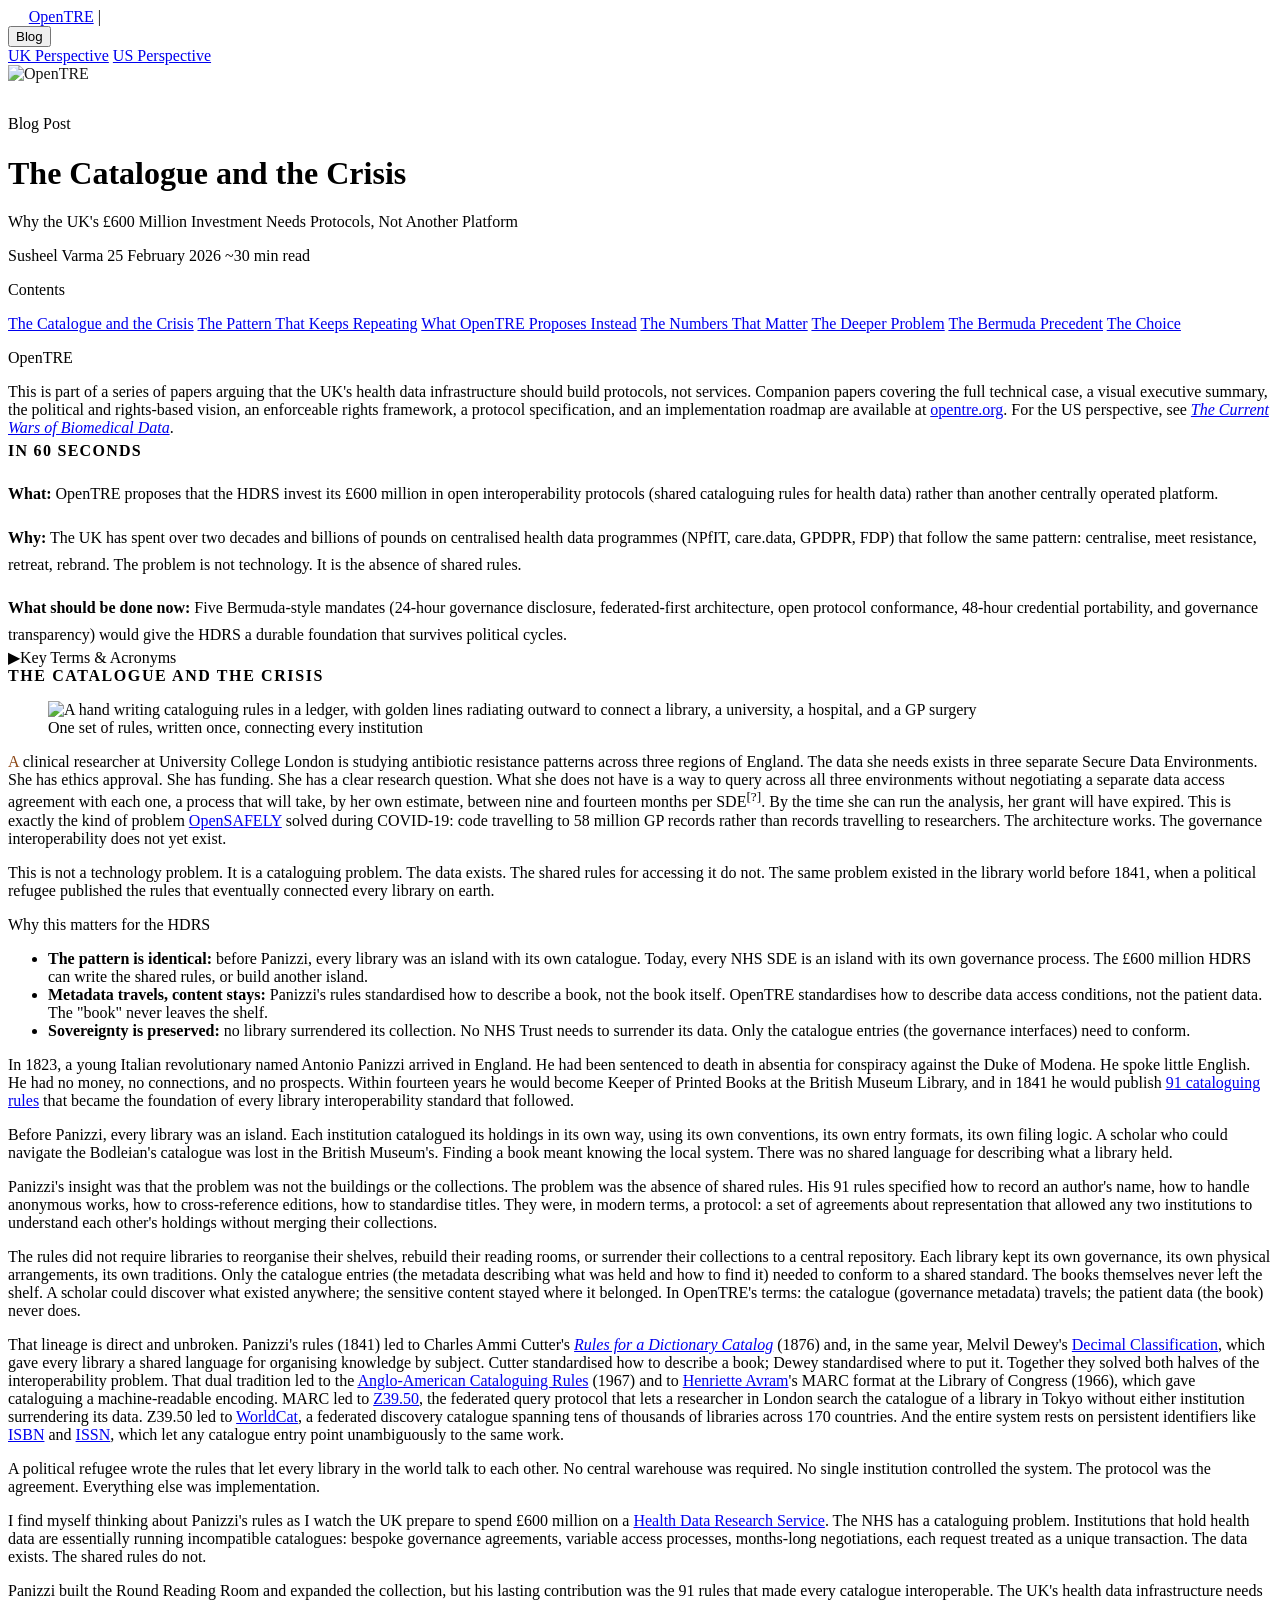
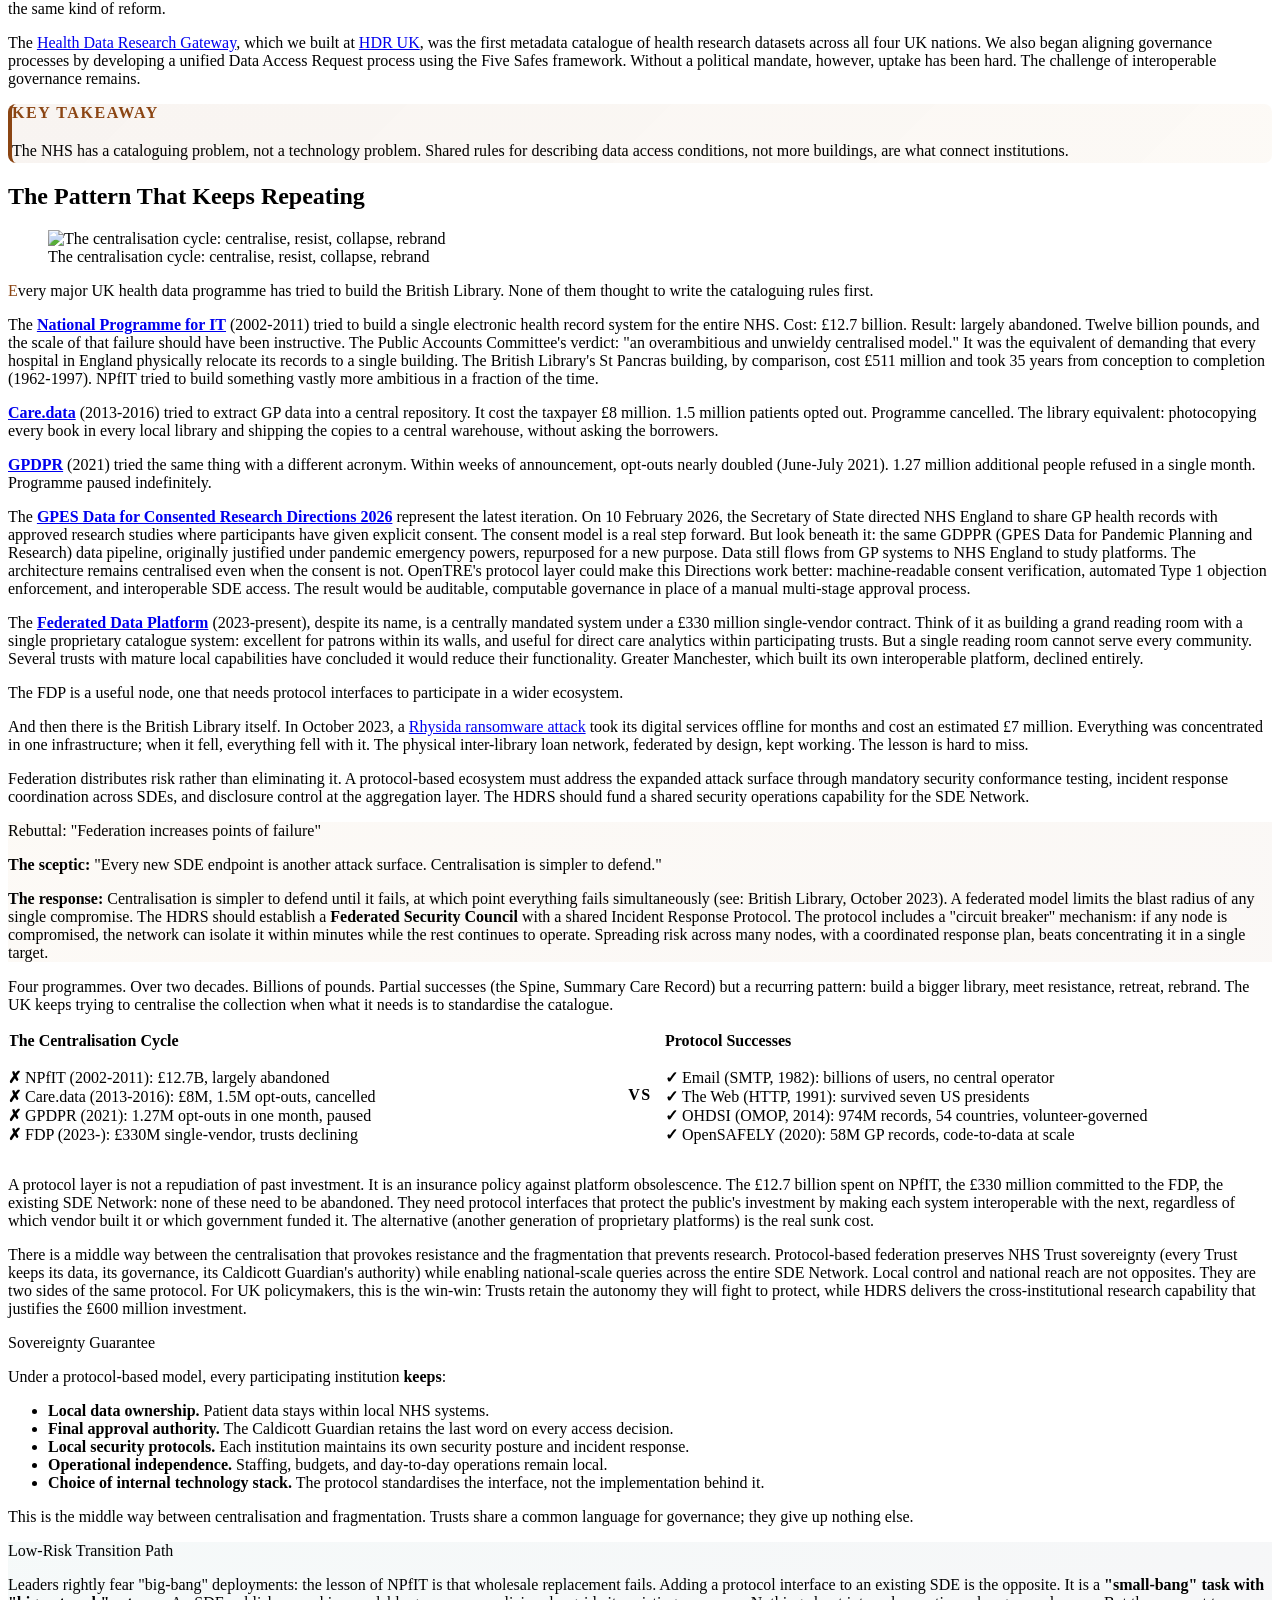
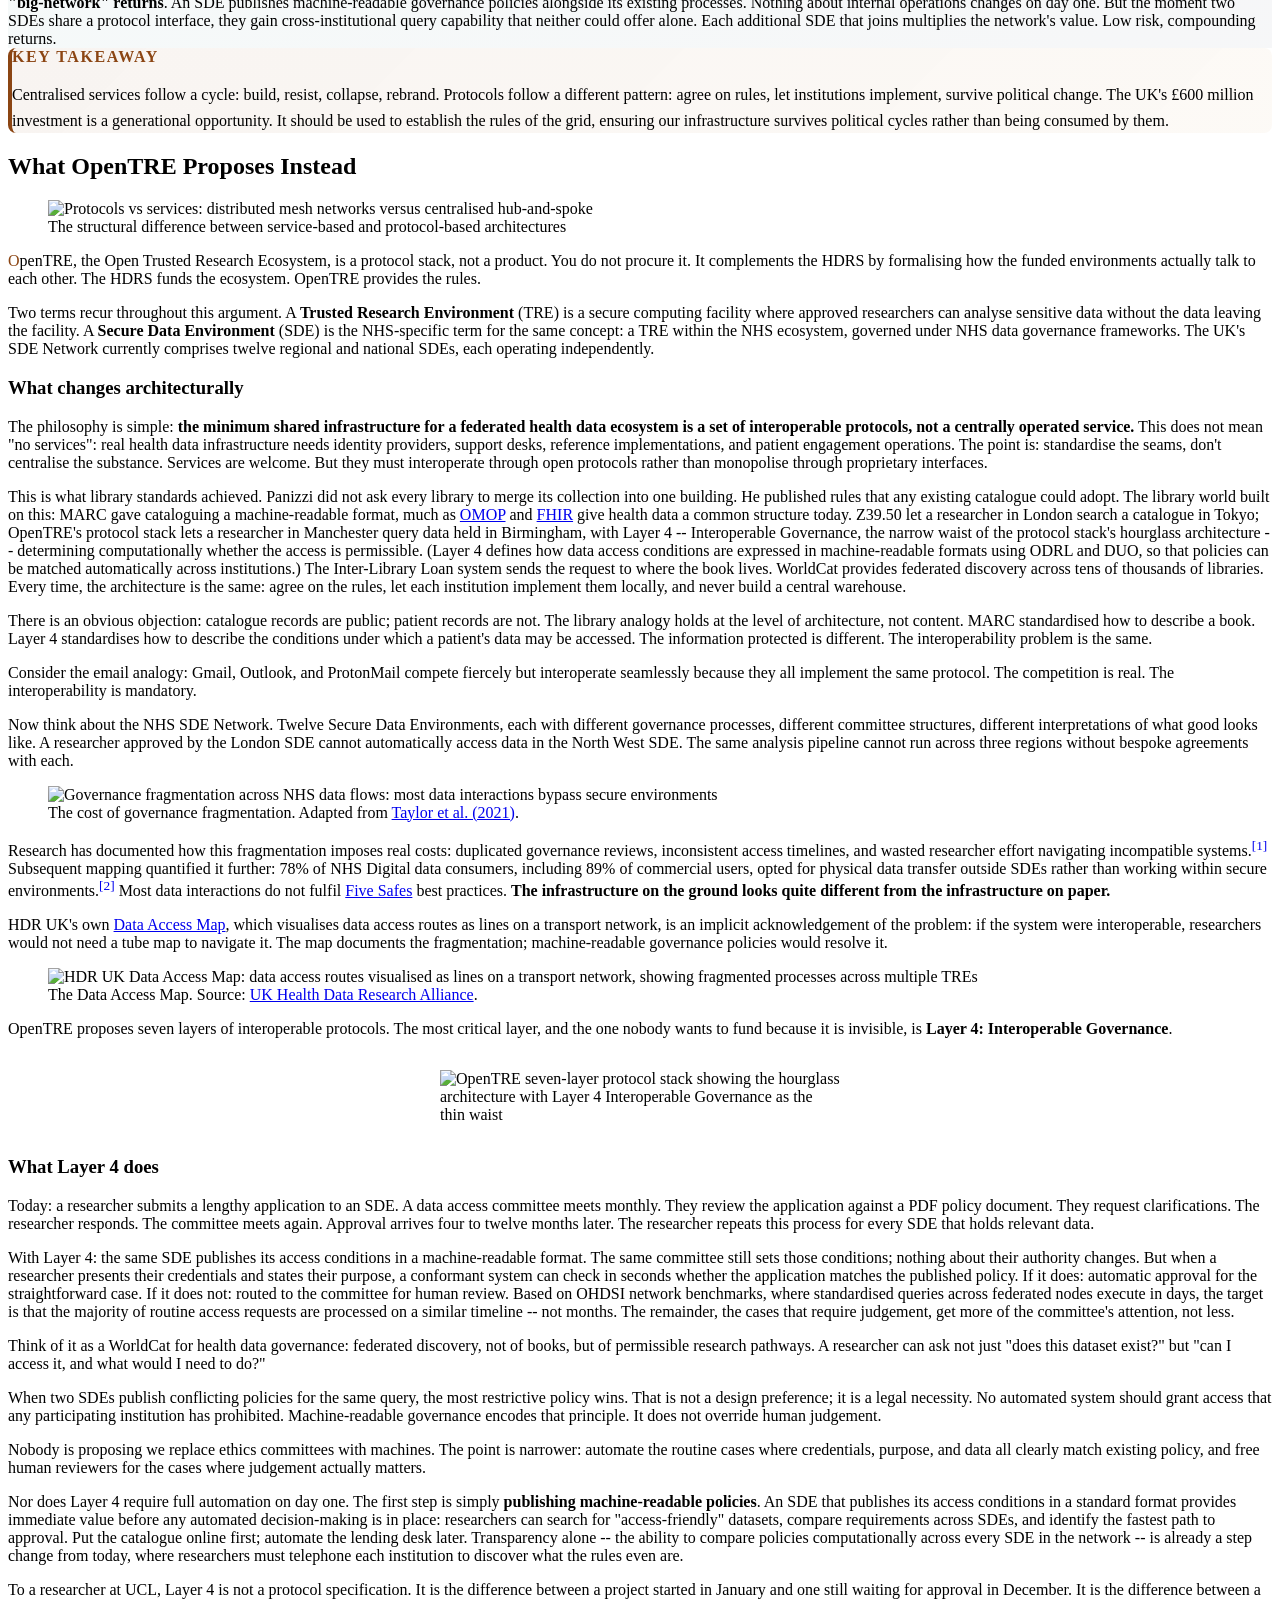
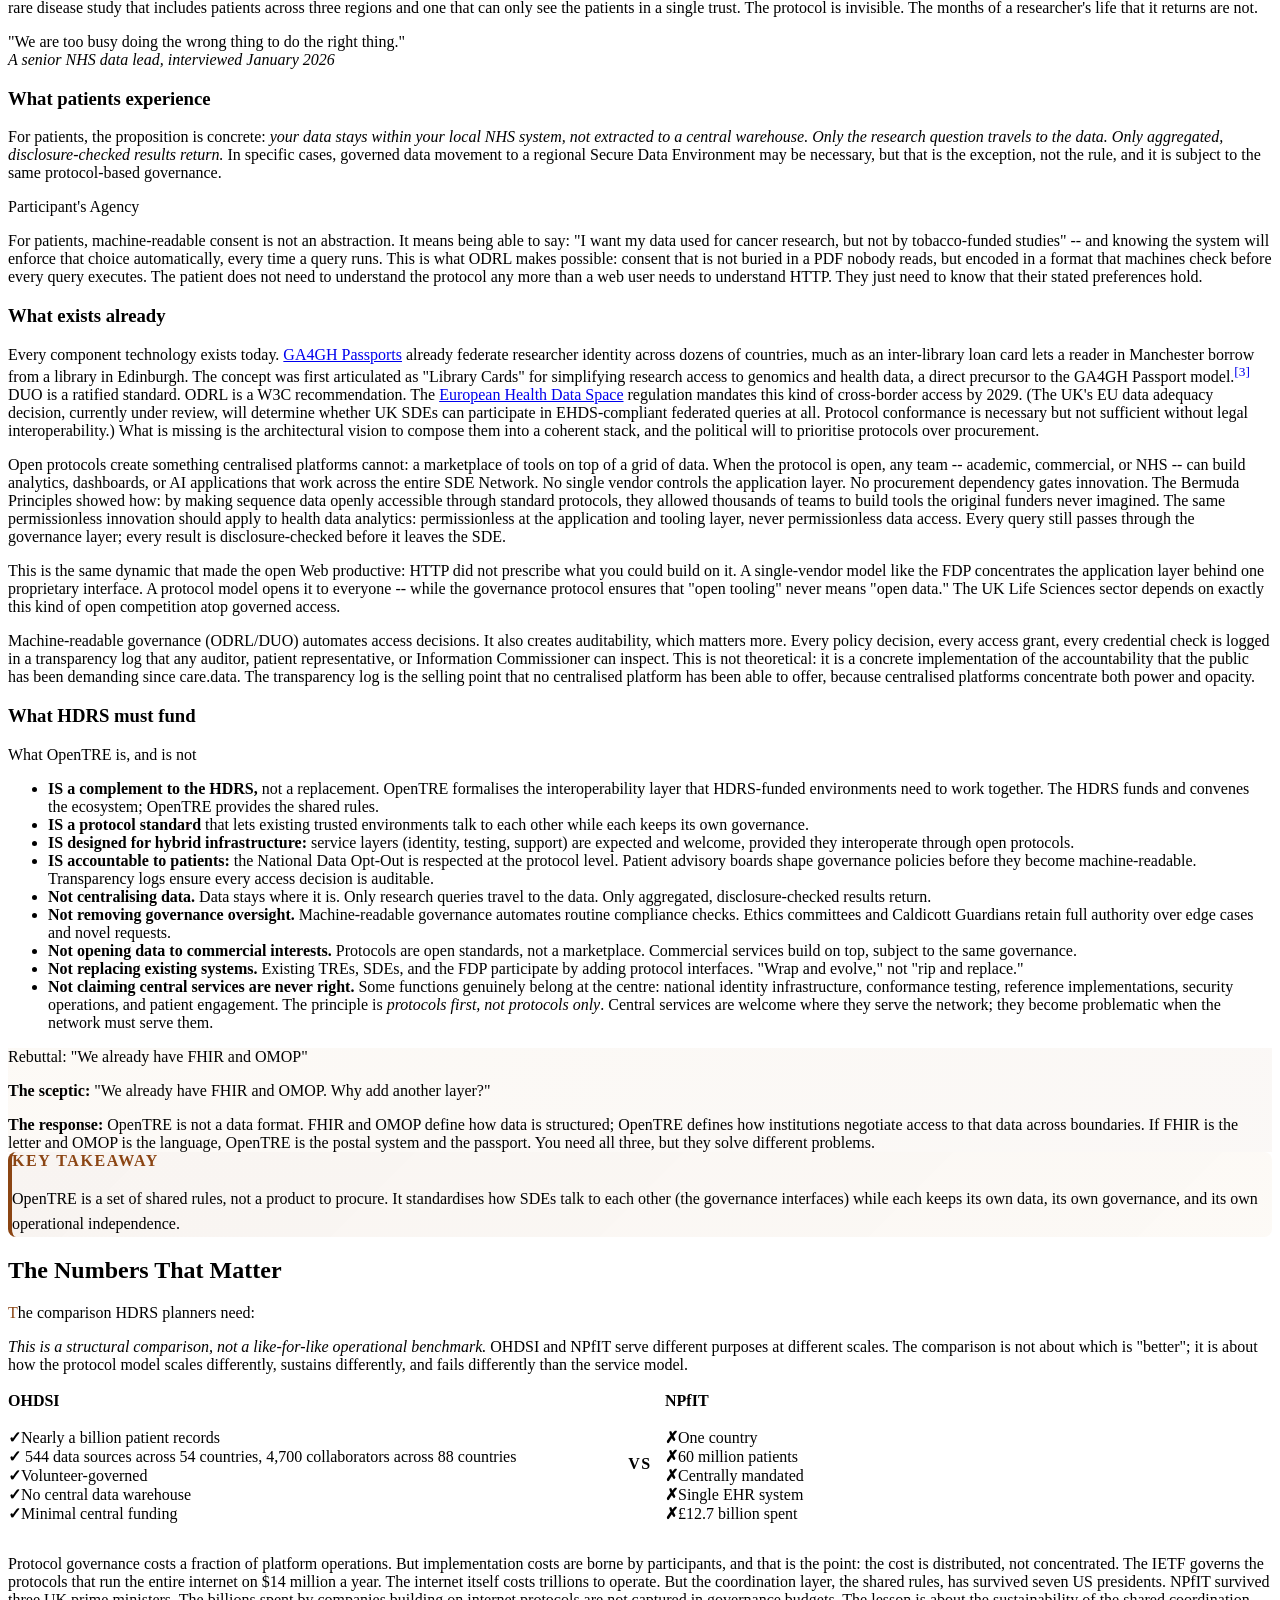
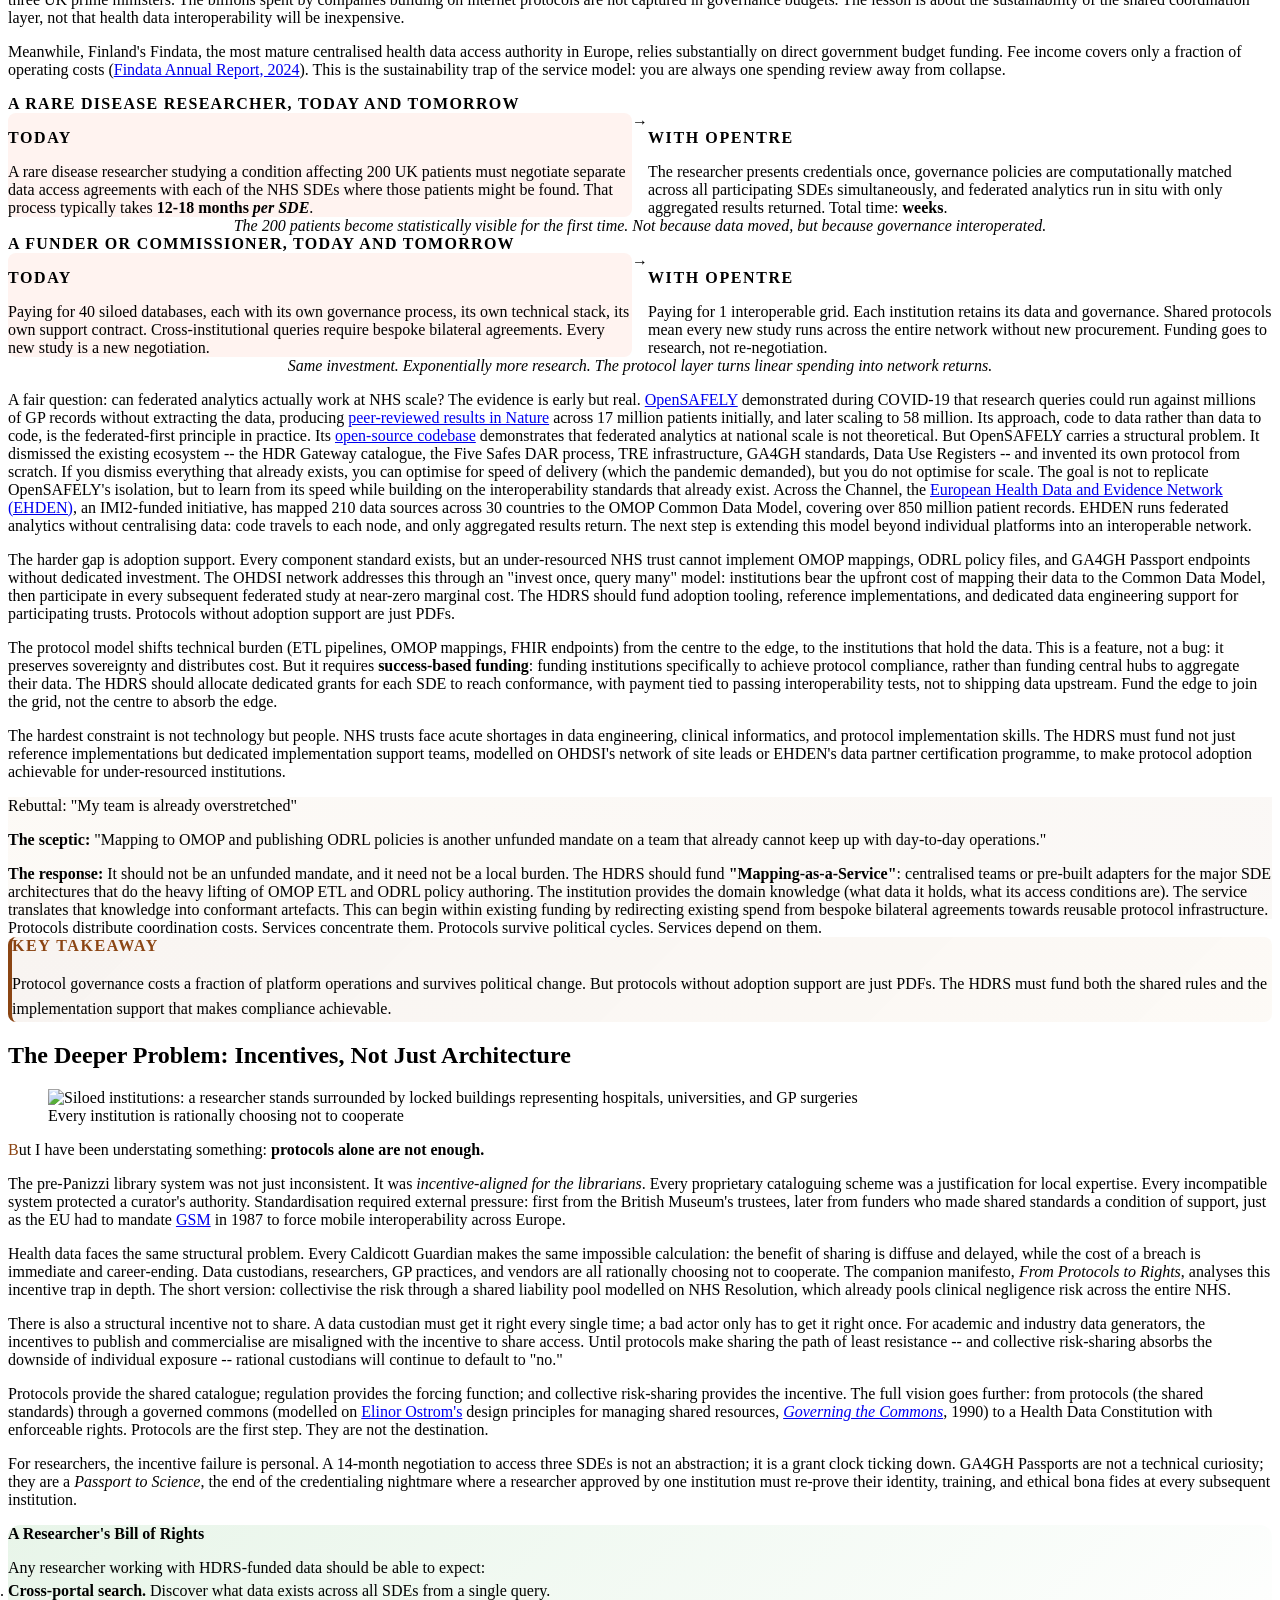
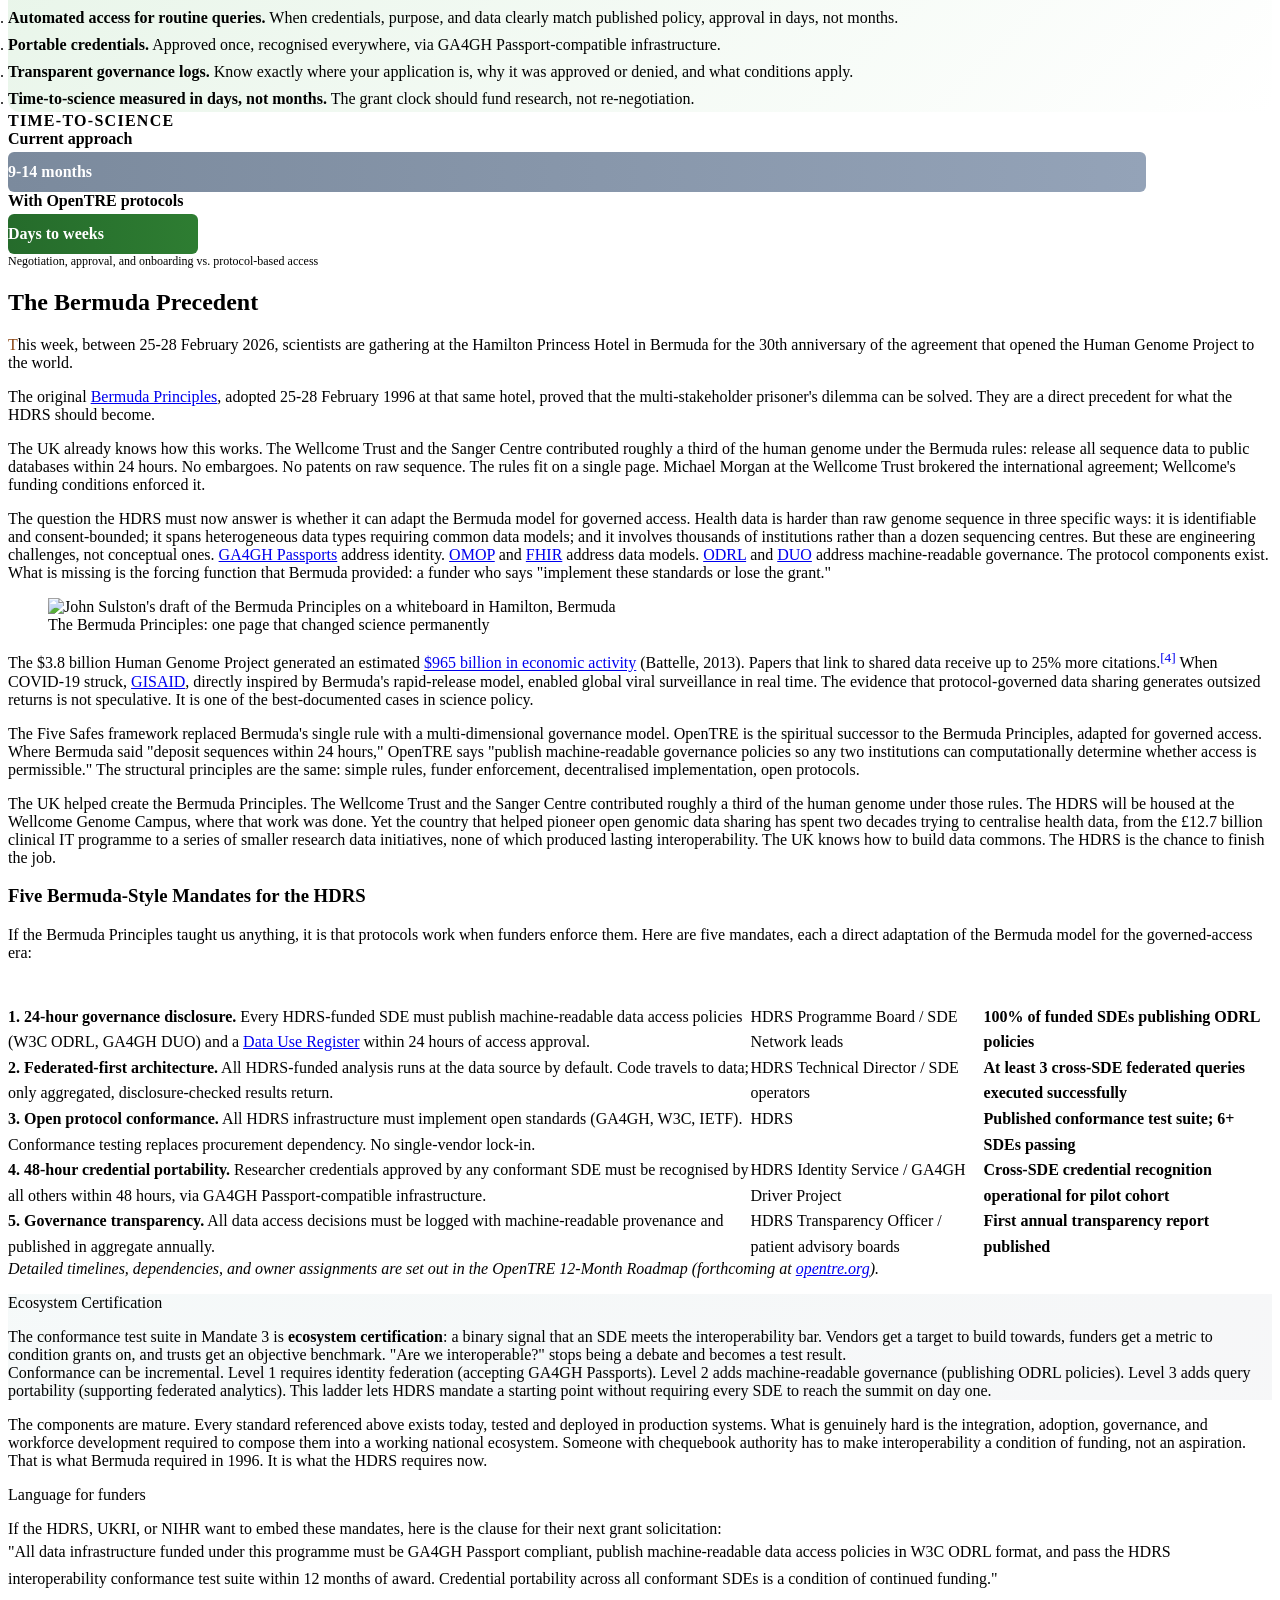
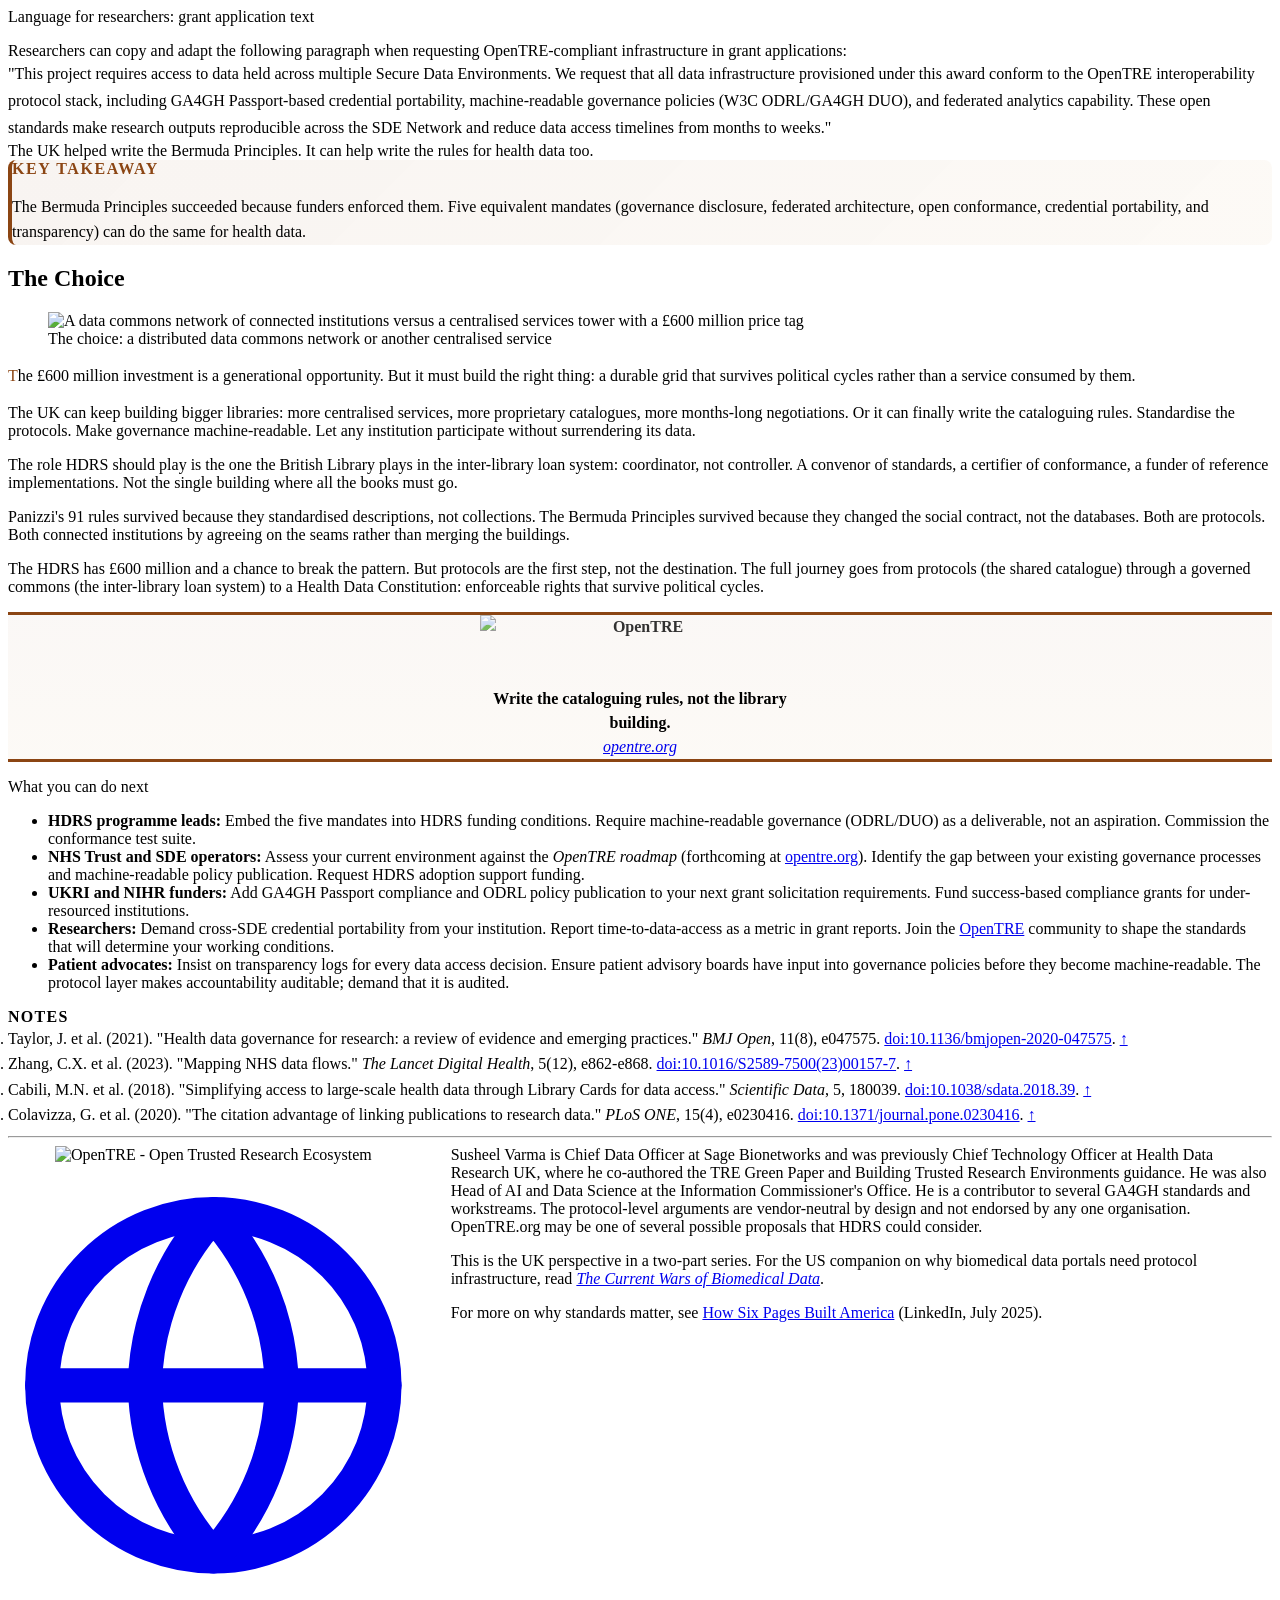
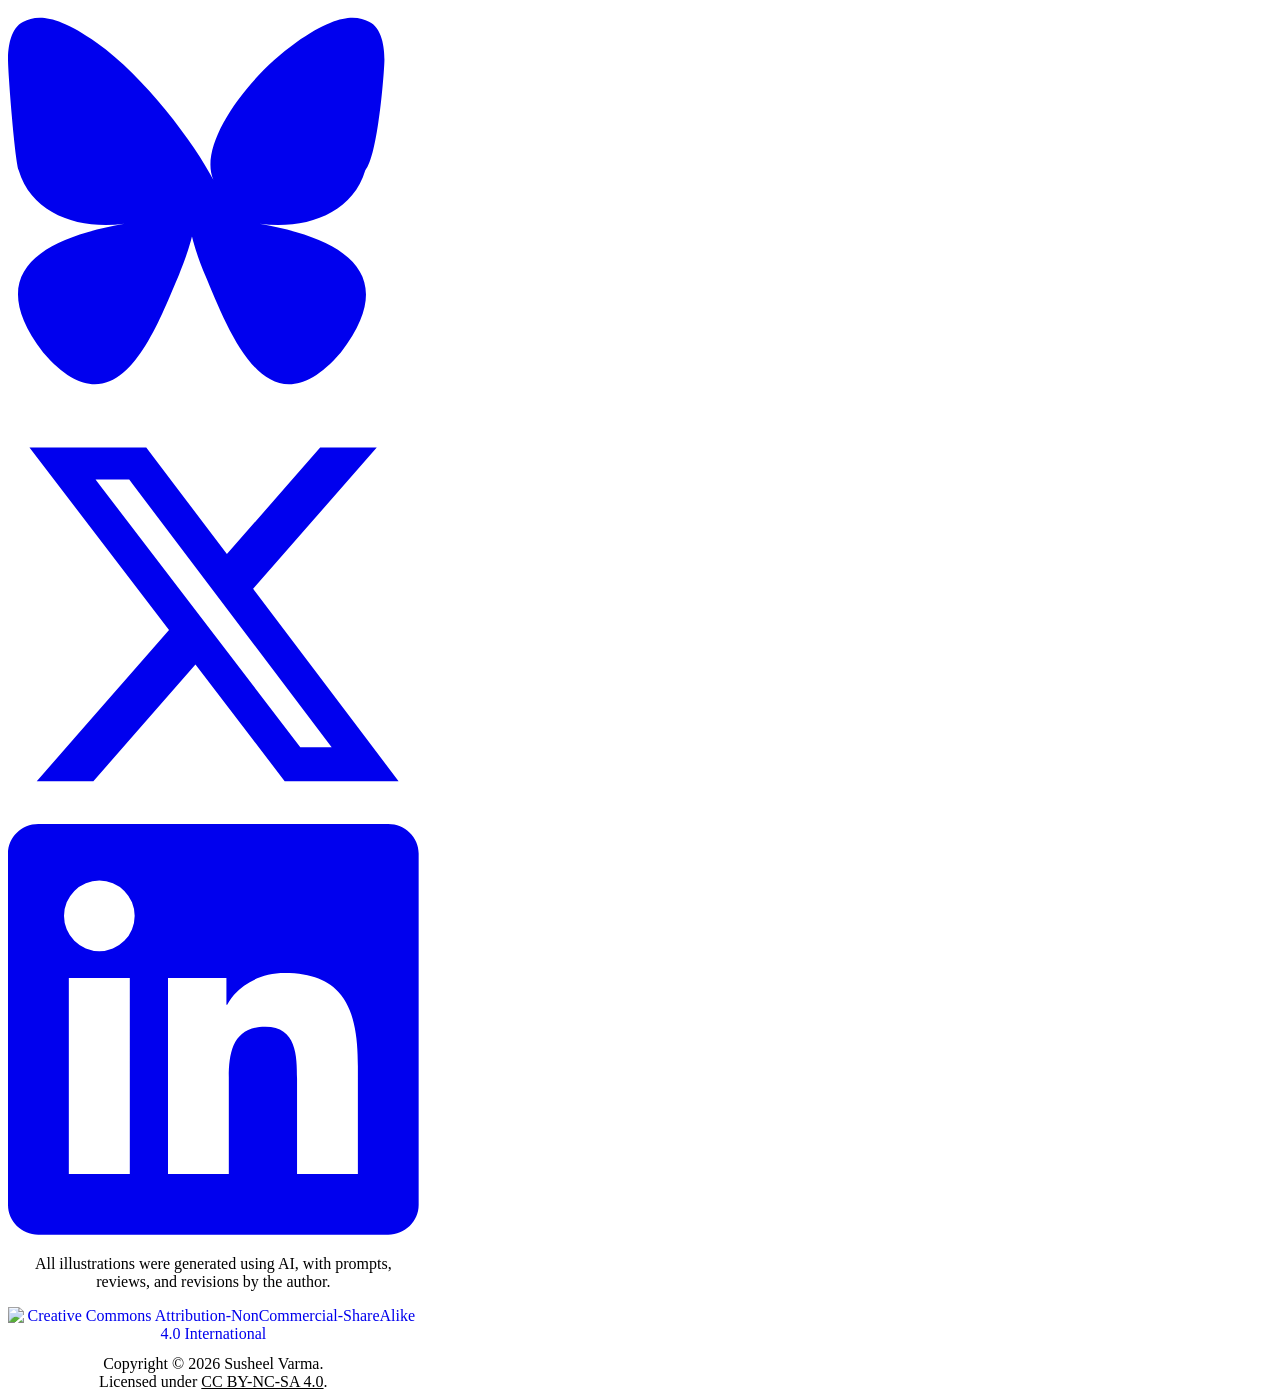
==== uk-blog.html @ 94cab022 "Adding Index and US/UK Blogposts" ====
<!doctype html>
<html lang="en-GB">
    <head>
        <meta charset="UTF-8" />
        <meta name="viewport" content="width=device-width, initial-scale=1.0" />
        <title>The Catalogue and the Crisis - OpenTRE</title>
        <meta
            name="description"
            content="Why the UK's &pound;600 million Health Data Research Service needs cataloguing rules, not another library building."
        />
        <meta name="author" content="Susheel Varma" />

        <!-- Open Graph -->
        <meta property="og:type" content="article" />
        <meta property="og:title" content="The Catalogue and the Crisis" />
        <meta
            property="og:description"
            content="Why the UK needs cataloguing rules for health data, not another library building. A case for protocols over platforms."
        />
        <meta property="og:url" content="https://opentre.org/uk-blog.html" />
        <meta
            property="og:image"
            content="https://opentre.org/images/hero-uk-blog.png"
        />
        <meta property="og:site_name" content="OpenTRE" />
        <meta property="article:author" content="Susheel Varma" />
        <meta property="article:published_time" content="2026-02-25" />
        <meta property="article:modified_time" content="2026-02-26" />
        <meta
            property="og:image:alt"
            content="A hand writing cataloguing rules in a ledger with golden lines radiating outward to connect institutions, representing protocol-based health data federation"
        />

        <!-- Twitter Card -->
        <meta name="twitter:card" content="summary_large_image" />
        <meta name="twitter:title" content="The Catalogue and the Crisis" />
        <meta
            name="twitter:description"
            content="Why the UK needs cataloguing rules for health data, not another library building. A case for protocols over platforms."
        />
        <meta
            name="twitter:image"
            content="https://opentre.org/images/hero-uk-blog.png"
        />
        <meta name="twitter:creator" content="@susheelvarma" />
        <meta
            name="twitter:image:alt"
            content="A hand writing cataloguing rules in a ledger with golden lines radiating outward to connect institutions, representing protocol-based health data federation"
        />

        <link rel="canonical" href="https://opentre.org/uk-blog.html" />

        <script type="application/ld+json">
            {
                "@context": "https://schema.org",
                "@type": "BlogPosting",
                "headline": "The Catalogue and the Crisis",
                "description": "Why the UK's 600 million pound Health Data Research Service needs cataloguing rules, not another library building. The library standards that connected the world, and the health data reform that could.",
                "author": {
                    "@type": "Person",
                    "name": "Susheel Varma"
                },
                "datePublished": "2026-02-25",
                "dateModified": "2026-02-26",
                "image": "https://opentre.org/images/hero-uk-blog.png",
                "publisher": {
                    "@type": "Organization",
                    "name": "OpenTRE"
                },
                "mainEntityOfPage": {
                    "@type": "WebPage",
                    "@id": "https://opentre.org/uk-blog.html"
                },
                "isPartOf": {
                    "@type": "Blog",
                    "name": "OpenTRE",
                    "url": "https://opentre.org/"
                },
                "inLanguage": "en-GB",
                "wordCount": 6500
            }
        </script>

        <link rel="preconnect" href="https://fonts.googleapis.com" />
        <link rel="preconnect" href="https://fonts.gstatic.com" crossorigin />
        <link
            href="https://fonts.googleapis.com/css2?family=Newsreader:ital,wght@0,400;0,500;0,600;1,400&family=Source+Serif+4:ital,wght@0,400;0,700;1,400&family=Inter:wght@400;600;700&display=swap"
            rel="stylesheet"
        />
        <link rel="icon" type="image/png" sizes="32x32" href="favicon-32.png" />
        <link rel="icon" type="image/x-icon" href="favicon.ico" />
        <link rel="apple-touch-icon" href="apple-touch-icon.png" />
        <link rel="stylesheet" href="css/style.css" />
    </head>
    <body class="doc-blog">
        <!-- Reading progress bar -->
        <div
            class="progress-bar"
            role="progressbar"
            aria-valuenow="0"
            aria-valuemin="0"
            aria-valuemax="100"
        ></div>

        <!-- Site navigation -->
        <nav class="suite-nav" aria-label="OpenTRE">
            <div class="suite-nav-inner">
                <a href="./index.html" class="suite-nav-label"
                    ><img
                        src="images/opentre-icon-512.png"
                        alt=""
                        class="nav-logo"
                    />OpenTRE</a
                >
                <span class="nav-sep">|</span>
                <div class="nav-dropdown">
                    <button class="nav-dropdown-toggle" aria-haspopup="true" aria-expanded="false">Blog</button>
                    <div class="nav-dropdown-menu" role="menu">
                        <a href="./uk-blog.html" role="menuitem" class="active">UK Perspective</a>
                        <a href="./us-blog.html" role="menuitem">US Perspective</a>
                    </div>
                </div>
            </div>
        </nav>

        <!-- Hero -->
        <header class="hero" role="banner">
            <div
                class="hero-bg"
                style="
                    background-image: url(&quot;images/hero-uk-blog.png&quot;);
                "
            ></div>
            <div class="hero-content">
                <img
                    src="images/opentre-logo-white.png"
                    alt="OpenTRE"
                    style="height: 48px; margin-bottom: 1rem; opacity: 0.9"
                />
                <p class="hero-label">Blog Post</p>
                <h1 class="hero-title">The Catalogue and the Crisis</h1>
                <p class="hero-subtitle">
                    Why the UK's &pound;600 Million Investment Needs Protocols,
                    Not Another Platform
                </p>
                <div class="hero-meta">
                    <span>Susheel Varma</span>
                    <span>25 February 2026</span>
                    <span>~30 min read</span>
                </div>
            </div>
        </header>

        <!-- Table of Contents (sidebar) -->
        <aside class="toc-wrapper" aria-label="Table of contents">
            <nav class="toc">
                <p class="toc-title">Contents</p>
                <a href="#catalogue-crisis">The Catalogue and the Crisis</a>
                <a href="#pattern-repeating"
                    >The Pattern That Keeps Repeating</a
                >
                <a href="#opentre-proposes">What OpenTRE Proposes Instead</a>
                <a href="#numbers">The Numbers That Matter</a>
                <a href="#incentives">The Deeper Problem</a>
                <a href="#bermuda">The Bermuda Precedent</a>
                <a href="#choice">The Choice</a>
            </nav>
        </aside>

        <!-- Article body -->
        <main>
            <article class="article-body" role="article">
                <!-- Suite context note -->
                <aside
                    class="callout callout-amber fade-in"
                    style="margin-bottom: var(--space-3xl)"
                >
                    <p class="callout-title">OpenTRE</p>
                    <p style="margin-bottom: 0">
                        This is part of a series of papers arguing that the UK's
                        health data infrastructure should build protocols, not
                        services. Companion papers covering the full technical
                        case, a visual executive summary, the political and
                        rights-based vision, an enforceable rights framework, a
                        protocol specification, and an implementation roadmap
                        are available at
                        <a href="https://opentre.org/">opentre.org</a>. For the
                        US perspective, see
                        <a href="us-blog.html"
                            ><em>The Current Wars of Biomedical Data</em></a
                        >.
                    </p>
                </aside>

                <!-- 60-Second Executive Summary (Comment 6.1) -->
                <div class="exec-summary fade-in">
                    <p class="exec-summary-title">In 60 Seconds</p>
                    <p>
                        <strong>What:</strong> OpenTRE proposes that the HDRS
                        invest its &pound;600 million in open interoperability
                        protocols (shared cataloguing rules for health data)
                        rather than another centrally operated platform.
                    </p>
                    <p>
                        <strong>Why:</strong> The UK has spent over two decades
                        and billions of pounds on centralised health data
                        programmes (NPfIT, care.data, GPDPR, FDP) that follow
                        the same pattern: centralise, meet resistance, retreat,
                        rebrand. The problem is not technology. It is the
                        absence of shared rules.
                    </p>
                    <p>
                        <strong>What should be done now:</strong> Five
                        Bermuda-style mandates (24-hour governance disclosure,
                        federated-first architecture, open protocol conformance,
                        48-hour credential portability, and governance
                        transparency) would give the HDRS a durable foundation
                        that survives political cycles.
                    </p>
                </div>

                <!-- Glossary Box (Comment 7.1) -->
                <details
                    class="callout fade-in"
                    id="glossary"
                    style="margin-bottom: var(--space-2xl); cursor: pointer"
                >
                    <summary
                        class="callout-title"
                        style="
                            list-style: none;
                            display: flex;
                            align-items: center;
                            gap: var(--space-sm);
                        "
                    >
                        <span style="transition: transform 0.2s">&#9654;</span>
                        Key Terms &amp; Acronyms
                    </summary>
                    <div
                        style="
                            margin-top: var(--space-md);
                            columns: 2;
                            column-gap: var(--space-xl);
                        "
                    >
                        <p
                            style="
                                break-inside: avoid;
                                margin-bottom: var(--space-sm);
                            "
                        >
                            <strong>TRE</strong>: Trusted Research Environment.
                            A secure computing facility where approved
                            researchers analyse sensitive data without the data
                            leaving the facility.
                        </p>
                        <p
                            style="
                                break-inside: avoid;
                                margin-bottom: var(--space-sm);
                            "
                        >
                            <strong>SDE</strong>: Secure Data Environment. The
                            NHS-specific term for a TRE within the NHS
                            ecosystem.
                        </p>
                        <p
                            style="
                                break-inside: avoid;
                                margin-bottom: var(--space-sm);
                            "
                        >
                            <strong>HDRS</strong>: Health Data Research Service.
                            The UK government's &pound;600 million programme to
                            improve health data access for research.
                        </p>
                        <p
                            style="
                                break-inside: avoid;
                                margin-bottom: var(--space-sm);
                            "
                        >
                            <strong>OMOP</strong>: Observational Medical
                            Outcomes Partnership Common Data Model. A
                            standardised schema for health data.
                        </p>
                        <p
                            style="
                                break-inside: avoid;
                                margin-bottom: var(--space-sm);
                            "
                        >
                            <strong>FHIR</strong>: Fast Healthcare
                            Interoperability Resources. An HL7 standard for
                            exchanging healthcare information electronically.
                        </p>
                        <p
                            style="
                                break-inside: avoid;
                                margin-bottom: var(--space-sm);
                            "
                        >
                            <strong>GA4GH</strong>: Global Alliance for Genomics
                            and Health. An international standards body for
                            genomic and health data sharing.
                        </p>
                        <p
                            style="
                                break-inside: avoid;
                                margin-bottom: var(--space-sm);
                            "
                        >
                            <strong>ODRL</strong>: Open Digital Rights Language.
                            A W3C standard for expressing permissions and
                            obligations over data.
                        </p>
                        <p
                            style="
                                break-inside: avoid;
                                margin-bottom: var(--space-sm);
                            "
                        >
                            <strong>DUO</strong>: Data Use Ontology. A GA4GH
                            standard for machine-readable data use conditions.
                        </p>
                        <p
                            style="
                                break-inside: avoid;
                                margin-bottom: var(--space-sm);
                            "
                        >
                            <strong>OHDSI</strong>: Observational Health Data
                            Sciences and Informatics. A multi-stakeholder
                            network using the OMOP model across 54 countries.
                        </p>
                        <p
                            style="
                                break-inside: avoid;
                                margin-bottom: var(--space-sm);
                            "
                        >
                            <strong>SATRE</strong>: Standard Architecture for
                            Trusted Research Environments. A UK specification
                            for TRE design.
                        </p>
                        <p
                            style="
                                break-inside: avoid;
                                margin-bottom: var(--space-sm);
                            "
                        >
                            <strong>DARE UK</strong>: Data and Analytics
                            Research Environments UK. A UKRI programme building
                            national TRE infrastructure.
                        </p>
                        <p
                            style="
                                break-inside: avoid;
                                margin-bottom: var(--space-sm);
                            "
                        >
                            <strong>FDP</strong>: Federated Data Platform. NHS
                            England's &pound;330 million data analytics
                            platform.
                        </p>
                        <p style="break-inside: avoid; margin-bottom: 0">
                            <strong>NPfIT</strong>: National Programme for IT.
                            The &pound;12.7 billion NHS IT programme
                            (2002-2011), largely abandoned.
                        </p>
                    </div>
                </details>

                <!-- Opening section: The Catalogue and the Crisis -->
                <section id="catalogue-crisis" class="fade-in">
                    <h2 class="section-label">The Catalogue and the Crisis</h2>
                    <figure class="figure-wide">
                        <img
                            src="images/hero-panizzi.png"
                            alt="A hand writing cataloguing rules in a ledger, with golden lines radiating outward to connect a library, a university, a hospital, and a GP surgery"
                            loading="eager"
                        />
                        <figcaption>
                            One set of rules, written once, connecting every
                            institution
                        </figcaption>
                    </figure>

                    <p class="drop-cap">
                        A clinical researcher at University College London is
                        studying antibiotic resistance patterns across three
                        regions of England. The data she needs exists in three
                        separate Secure Data Environments. She has ethics
                        approval. She has funding. She has a clear research
                        question. What she does not have is a way to query
                        across all three environments without negotiating a
                        separate data access agreement with each one, a process
                        that will take, by her own estimate, between nine and
                        fourteen months per SDE<sup
                            ><a
                                href="#glossary"
                                style="
                                    text-decoration: none;
                                    color: var(--accent-teal);
                                "
                                title="Secure Data Environment: the NHS term for a Trusted Research Environment (TRE), a secure facility where approved researchers analyse sensitive data without the data leaving"
                                >[?]</a
                            ></sup
                        >. By the time she can run the analysis, her grant will
                        have expired. This is exactly the kind of problem
                        <a href="https://www.opensafely.org/">OpenSAFELY</a>
                        solved during COVID-19: code travelling to 58 million GP
                        records rather than records travelling to researchers.
                        The architecture works. The governance interoperability
                        does not yet exist.
                    </p>

                    <p>
                        This is not a technology problem. It is a cataloguing
                        problem. The data exists. The shared rules for accessing
                        it do not. The same problem existed in the library world
                        before 1841, when a political refugee published the
                        rules that eventually connected every library on earth.
                    </p>

                    <!-- Why this matters for HDRS (Comment 10.1) -->
                    <aside
                        class="callout callout-teal fade-in"
                        style="margin: var(--space-xl) 0"
                    >
                        <p class="callout-title">
                            Why this matters for the HDRS
                        </p>
                        <ul style="margin-bottom: 0">
                            <li>
                                <strong>The pattern is identical:</strong>
                                before Panizzi, every library was an island with
                                its own catalogue. Today, every NHS SDE is an
                                island with its own governance process. The
                                &pound;600 million HDRS can write the shared
                                rules, or build another island.
                            </li>
                            <li>
                                <strong
                                    >Metadata travels, content stays:</strong
                                >
                                Panizzi's rules standardised how to describe a
                                book, not the book itself. OpenTRE standardises
                                how to describe data access conditions, not the
                                patient data. The "book" never leaves the shelf.
                            </li>
                            <li>
                                <strong>Sovereignty is preserved:</strong> no
                                library surrendered its collection. No NHS Trust
                                needs to surrender its data. Only the catalogue
                                entries (the governance interfaces) need to
                                conform.
                            </li>
                        </ul>
                    </aside>

                    <p>
                        In 1823, a young Italian revolutionary named Antonio
                        Panizzi arrived in England. He had been sentenced to
                        death in absentia for conspiracy against the Duke of
                        Modena. He spoke little English. He had no money, no
                        connections, and no prospects. Within fourteen years he
                        would become Keeper of Printed Books at the British
                        Museum Library, and in 1841 he would publish
                        <a
                            href="https://www.britannica.com/biography/Anthony-Panizzi"
                            >91 cataloguing rules</a
                        >
                        that became the foundation of every library
                        interoperability standard that followed.
                    </p>

                    <p>
                        Before Panizzi, every library was an island. Each
                        institution catalogued its holdings in its own way,
                        using its own conventions, its own entry formats, its
                        own filing logic. A scholar who could navigate the
                        Bodleian's catalogue was lost in the British Museum's.
                        Finding a book meant knowing the local system. There was
                        no shared language for describing what a library held.
                    </p>

                    <p>
                        Panizzi's insight was that the problem was not the
                        buildings or the collections. The problem was the
                        absence of shared rules. His 91 rules specified how to
                        record an author's name, how to handle anonymous works,
                        how to cross-reference editions, how to standardise
                        titles. They were, in modern terms, a protocol: a set of
                        agreements about representation that allowed any two
                        institutions to understand each other's holdings without
                        merging their collections.
                    </p>

                    <p>
                        The rules did not require libraries to reorganise their
                        shelves, rebuild their reading rooms, or surrender their
                        collections to a central repository. Each library kept
                        its own governance, its own physical arrangements, its
                        own traditions. Only the catalogue entries (the metadata
                        describing what was held and how to find it) needed to
                        conform to a shared standard. The books themselves never
                        left the shelf. A scholar could discover what existed
                        anywhere; the sensitive content stayed where it
                        belonged. In OpenTRE's terms: the catalogue (governance
                        metadata) travels; the patient data (the book) never
                        does.
                    </p>

                    <p>
                        That lineage is direct and unbroken. Panizzi's rules
                        (1841) led to Charles Ammi Cutter's
                        <a
                            href="https://www.britannica.com/biography/Charles-Ammi-Cutter"
                            ><em>Rules for a Dictionary Catalog</em></a
                        >
                        (1876) and, in the same year, Melvil Dewey's
                        <a href="https://www.oclc.org/en/dewey.html"
                            >Decimal Classification</a
                        >, which gave every library a shared language for
                        organising knowledge by subject. Cutter standardised how
                        to describe a book; Dewey standardised where to put it.
                        Together they solved both halves of the interoperability
                        problem. That dual tradition led to the
                        <a href="https://www.aacr2.org/"
                            >Anglo-American Cataloguing Rules</a
                        >
                        (1967) and to
                        <a href="https://www.loc.gov/marc/">Henriette Avram</a
                        >'s MARC format at the Library of Congress (1966), which
                        gave cataloguing a machine-readable encoding. MARC led
                        to
                        <a href="https://www.loc.gov/z3950/agency/">Z39.50</a>,
                        the federated query protocol that lets a researcher in
                        London search the catalogue of a library in Tokyo
                        without either institution surrendering its data. Z39.50
                        led to <a href="https://www.worldcat.org/">WorldCat</a>,
                        a federated discovery catalogue spanning tens of
                        thousands of libraries across 170 countries. And the
                        entire system rests on persistent identifiers like
                        <a href="https://www.isbn-international.org/">ISBN</a>
                        and
                        <a href="https://www.issn.org/">ISSN</a>, which let any
                        catalogue entry point unambiguously to the same work.
                    </p>

                    <p>
                        A political refugee wrote the rules that let every
                        library in the world talk to each other. No central
                        warehouse was required. No single institution controlled
                        the system. The protocol was the agreement. Everything
                        else was implementation.
                    </p>

                    <p>
                        I find myself thinking about Panizzi's rules as I watch
                        the UK prepare to spend &pound;600 million on a
                        <a
                            href="https://www.gov.uk/government/news/prime-minister-turbocharges-medical-research"
                            >Health Data Research Service</a
                        >. The NHS has a cataloguing problem. Institutions that
                        hold health data are essentially running incompatible
                        catalogues: bespoke governance agreements, variable
                        access processes, months-long negotiations, each request
                        treated as a unique transaction. The data exists. The
                        shared rules do not.
                    </p>

                    <p>
                        Panizzi built the Round Reading Room and expanded the
                        collection, but his lasting contribution was the 91
                        rules that made every catalogue interoperable. The UK's
                        health data infrastructure needs the same kind of
                        reform.
                    </p>

                    <p>
                        The
                        <a href="https://healthdatagateway.org/"
                            >Health Data Research Gateway</a
                        >, which we built at
                        <a href="https://hdruk.ac.uk/">HDR UK</a>, was the first
                        metadata catalogue of health research datasets across
                        all four UK nations. We also began aligning governance
                        processes by developing a unified Data Access Request
                        process using the Five Safes framework. Without a
                        political mandate, however, uptake has been hard. The
                        challenge of interoperable governance remains.
                    </p>

                    <div class="key-takeaway fade-in">
                        <p class="key-takeaway-label">Key Takeaway</p>
                        <p style="margin-bottom: 0">
                            The NHS has a cataloguing problem, not a technology
                            problem. Shared rules for describing data access
                            conditions, not more buildings, are what connect
                            institutions.
                        </p>
                    </div>
                </section>

                <div class="section-divider" role="separator"></div>

                <!-- Section 2: The Pattern That Keeps Repeating -->
                <section id="pattern-repeating" class="fade-in">
                    <h2>The Pattern That Keeps Repeating</h2>

                    <figure class="figure-wide">
                        <img
                            src="images/centralisation-cycle.png"
                            alt="The centralisation cycle: centralise, resist, collapse, rebrand"
                            loading="lazy"
                        />
                        <figcaption>
                            The centralisation cycle: centralise, resist,
                            collapse, rebrand
                        </figcaption>
                    </figure>

                    <p class="drop-cap">
                        Every major UK health data programme has tried to build
                        the British Library. None of them thought to write the
                        cataloguing rules first.
                    </p>

                    <p>
                        The
                        <strong
                            ><a
                                href="https://www.nao.org.uk/reports/the-national-programme-for-it-in-the-nhs-an-update-on-the-delivery-of-detailed-care-records-systems/"
                                >National Programme for IT</a
                            ></strong
                        >
                        (2002-2011) tried to build a single electronic health
                        record system for the entire NHS. Cost: &pound;12.7
                        billion. Result: largely abandoned. Twelve billion
                        pounds, and the scale of that failure should have been
                        instructive. The Public Accounts Committee's verdict:
                        "an overambitious and unwieldy centralised model." It
                        was the equivalent of demanding that every hospital in
                        England physically relocate its records to a single
                        building. The British Library's St Pancras building, by
                        comparison, cost &pound;511 million and took 35 years
                        from conception to completion (1962-1997). NPfIT tried
                        to build something vastly more ambitious in a fraction
                        of the time.
                    </p>

                    <p>
                        <strong
                            ><a
                                href="https://www.england.nhs.uk/2013/10/care-data/"
                                >Care.data</a
                            ></strong
                        >
                        (2013-2016) tried to extract GP data into a central
                        repository. It cost the taxpayer &pound;8 million. 1.5
                        million patients opted out. Programme cancelled. The
                        library equivalent: photocopying every book in every
                        local library and shipping the copies to a central
                        warehouse, without asking the borrowers.
                    </p>

                    <p>
                        <strong
                            ><a
                                href="https://digital.nhs.uk/data-and-information/data-collections-and-data-sets/data-collections/general-practice-data-for-planning-and-research"
                                >GPDPR</a
                            ></strong
                        >
                        (2021) tried the same thing with a different acronym.
                        Within weeks of announcement, opt-outs nearly doubled
                        (June-July 2021). 1.27 million additional people refused
                        in a single month. Programme paused indefinitely.
                    </p>

                    <p>
                        The
                        <strong
                            ><a
                                href="https://digital.nhs.uk/data-and-information/data-collections-and-data-sets/data-collections/gpes-data-for-consented-research"
                                >GPES Data for Consented Research Directions
                                2026</a
                            ></strong
                        >
                        represent the latest iteration. On 10 February 2026, the
                        Secretary of State directed NHS England to share GP
                        health records with approved research studies where
                        participants have given explicit consent. The consent
                        model is a real step forward. But look beneath it: the
                        same GDPPR (GPES Data for Pandemic Planning and
                        Research) data pipeline, originally justified under
                        pandemic emergency powers, repurposed for a new purpose.
                        Data still flows from GP systems to NHS England to study
                        platforms. The architecture remains centralised even
                        when the consent is not. OpenTRE's protocol layer could
                        make this Directions work better: machine-readable
                        consent verification, automated Type 1 objection
                        enforcement, and interoperable SDE access. The result
                        would be auditable, computable governance in place of a
                        manual multi-stage approval process.
                    </p>

                    <p>
                        The
                        <strong
                            ><a
                                href="https://www.england.nhs.uk/digitaltechnology/nhs-federated-data-platform/"
                                >Federated Data Platform</a
                            ></strong
                        >
                        (2023-present), despite its name, is a centrally
                        mandated system under a &pound;330 million single-vendor
                        contract. Think of it as building a grand reading room
                        with a single proprietary catalogue system: excellent
                        for patrons within its walls, and useful for direct care
                        analytics within participating trusts. But a single
                        reading room cannot serve every community. Several
                        trusts with mature local capabilities have concluded it
                        would reduce their functionality. Greater Manchester,
                        which built its own interoperable platform, declined
                        entirely.
                    </p>

                    <p>
                        The FDP is a useful node, one that needs protocol
                        interfaces to participate in a wider ecosystem.
                    </p>

                    <p>
                        And then there is the British Library itself. In October
                        2023, a
                        <a href="https://www.bl.uk/cyber-incident"
                            >Rhysida ransomware attack</a
                        >
                        took its digital services offline for months and cost an
                        estimated &pound;7 million. Everything was concentrated
                        in one infrastructure; when it fell, everything fell
                        with it. The physical inter-library loan network,
                        federated by design, kept working. The lesson is hard to
                        miss.
                    </p>

                    <p>
                        Federation distributes risk rather than eliminating it.
                        A protocol-based ecosystem must address the expanded
                        attack surface through mandatory security conformance
                        testing, incident response coordination across SDEs, and
                        disclosure control at the aggregation layer. The HDRS
                        should fund a shared security operations capability for
                        the SDE Network.
                    </p>

                    <!-- Security surface area rebuttal (Comment 15.2) -->
                    <aside
                        class="callout fade-in"
                        style="
                            margin: var(--space-xl) 0;
                            background: linear-gradient(
                                135deg,
                                rgba(193, 120, 23, 0.04),
                                rgba(139, 69, 19, 0.04)
                            );
                        "
                    >
                        <p class="callout-title">
                            Rebuttal: "Federation increases points of failure"
                        </p>
                        <p style="margin-bottom: var(--space-sm)">
                            <strong>The sceptic:</strong> "Every new SDE
                            endpoint is another attack surface. Centralisation
                            is simpler to defend."
                        </p>
                        <p style="margin-bottom: 0">
                            <strong>The response:</strong> Centralisation is
                            simpler to defend until it fails, at which point
                            everything fails simultaneously (see: British
                            Library, October 2023). A federated model limits the
                            blast radius of any single compromise. The HDRS
                            should establish a
                            <strong>Federated Security Council</strong> with a
                            shared Incident Response Protocol. The protocol
                            includes a "circuit breaker" mechanism: if any node
                            is compromised, the network can isolate it within
                            minutes while the rest continues to operate.
                            Spreading risk across many nodes, with a coordinated
                            response plan, beats concentrating it in a single
                            target.
                        </p>
                    </aside>

                    <p>
                        Four programmes. Over two decades. Billions of pounds.
                        Partial successes (the Spine, Summary Care Record) but a
                        recurring pattern: build a bigger library, meet
                        resistance, retreat, rebrand. The UK keeps trying to
                        centralise the collection when what it needs is to
                        standardise the catalogue.
                    </p>

                    <!-- Centralisation Cycle vs Protocol Successes (Comment 5.2) -->
                    <div class="comparison-box fade-in">
                        <div class="comparison-col comparison-service">
                            <h4>
                                The Centralisation Cycle
                                <span class="comparison-tag"
                                    >Service-based</span
                                >
                            </h4>
                            <ul>
                                <li>
                                    NPfIT (2002-2011): &pound;12.7B, largely
                                    abandoned
                                </li>
                                <li>
                                    Care.data (2013-2016): &pound;8M, 1.5M
                                    opt-outs, cancelled
                                </li>
                                <li>
                                    GPDPR (2021): 1.27M opt-outs in one month,
                                    paused
                                </li>
                                <li>
                                    FDP (2023-): &pound;330M single-vendor,
                                    trusts declining
                                </li>
                            </ul>
                        </div>
                        <div class="comparison-vs">vs</div>
                        <div class="comparison-col comparison-protocol">
                            <h4>
                                Protocol Successes
                                <span class="comparison-tag"
                                    >Protocol-based</span
                                >
                            </h4>
                            <ul>
                                <li>
                                    Email (SMTP, 1982): billions of users, no
                                    central operator
                                </li>
                                <li>
                                    The Web (HTTP, 1991): survived seven US
                                    presidents
                                </li>
                                <li>
                                    OHDSI (OMOP, 2014): 974M records, 54
                                    countries, volunteer-governed
                                </li>
                                <li>
                                    OpenSAFELY (2020): 58M GP records,
                                    code-to-data at scale
                                </li>
                            </ul>
                        </div>
                    </div>

                    <!-- Sunk cost / fiscal conservatism framing (Comment 1.1) -->
                    <p>
                        A protocol layer is not a repudiation of past
                        investment. It is an insurance policy against platform
                        obsolescence. The &pound;12.7 billion spent on NPfIT,
                        the &pound;330 million committed to the FDP, the
                        existing SDE Network: none of these need to be
                        abandoned. They need protocol interfaces that protect
                        the public's investment by making each system
                        interoperable with the next, regardless of which vendor
                        built it or which government funded it. The alternative
                        (another generation of proprietary platforms) is the
                        real sunk cost.
                    </p>

                    <!-- Sovereignty argument (Comment 1.3) -->
                    <p>
                        There is a middle way between the centralisation that
                        provokes resistance and the fragmentation that prevents
                        research. Protocol-based federation preserves NHS Trust
                        sovereignty (every Trust keeps its data, its governance,
                        its Caldicott Guardian's authority) while enabling
                        national-scale queries across the entire SDE Network.
                        Local control and national reach are not opposites. They
                        are two sides of the same protocol. For UK policymakers,
                        this is the win-win: Trusts retain the autonomy they
                        will fight to protect, while HDRS delivers the
                        cross-institutional research capability that justifies
                        the &pound;600 million investment.
                    </p>

                    <!-- Sovereignty Guarantee callout (Comment 14.2) -->
                    <aside
                        class="callout callout-teal fade-in"
                        style="margin: var(--space-xl) 0"
                    >
                        <p class="callout-title">Sovereignty Guarantee</p>
                        <p style="margin-bottom: var(--space-sm)">
                            Under a protocol-based model, every participating
                            institution <strong>keeps</strong>:
                        </p>
                        <ul style="margin-bottom: var(--space-sm)">
                            <li>
                                <strong>Local data ownership.</strong> Patient
                                data stays within local NHS systems.
                            </li>
                            <li>
                                <strong>Final approval authority.</strong> The
                                Caldicott Guardian retains the last word on
                                every access decision.
                            </li>
                            <li>
                                <strong>Local security protocols.</strong> Each
                                institution maintains its own security posture
                                and incident response.
                            </li>
                            <li>
                                <strong>Operational independence.</strong>
                                Staffing, budgets, and day-to-day operations
                                remain local.
                            </li>
                            <li>
                                <strong
                                    >Choice of internal technology
                                    stack.</strong
                                >
                                The protocol standardises the interface, not the
                                implementation behind it.
                            </li>
                        </ul>
                        <p style="margin-bottom: 0">
                            This is the middle way between centralisation and
                            fragmentation. Trusts share a common language for
                            governance; they give up nothing else.
                        </p>
                    </aside>

                    <!-- Low-Risk Transition Path callout (Comment 14.1) -->
                    <aside
                        class="callout fade-in"
                        style="
                            margin: var(--space-xl) 0;
                            background: linear-gradient(
                                135deg,
                                rgba(10, 110, 110, 0.04),
                                rgba(27, 42, 74, 0.04)
                            );
                        "
                    >
                        <p class="callout-title">Low-Risk Transition Path</p>
                        <p style="margin-bottom: 0">
                            Leaders rightly fear "big-bang" deployments: the
                            lesson of NPfIT is that wholesale replacement fails.
                            Adding a protocol interface to an existing SDE is
                            the opposite. It is a
                            <strong
                                >"small-bang" task with "big-network"
                                returns</strong
                            >. An SDE publishes machine-readable governance
                            policies alongside its existing processes. Nothing
                            about internal operations changes on day one. But
                            the moment two SDEs share a protocol interface, they
                            gain cross-institutional query capability that
                            neither could offer alone. Each additional SDE that
                            joins multiplies the network's value. Low risk,
                            compounding returns.
                        </p>
                    </aside>

                    <div class="key-takeaway fade-in">
                        <p class="key-takeaway-label">Key Takeaway</p>
                        <p style="margin-bottom: 0">
                            Centralised services follow a cycle: build, resist,
                            collapse, rebrand. Protocols follow a different
                            pattern: agree on rules, let institutions implement,
                            survive political change. The UK's &pound;600
                            million investment is a generational opportunity. It
                            should be used to establish the rules of the grid,
                            ensuring our infrastructure survives political
                            cycles rather than being consumed by them.
                        </p>
                    </div>
                </section>

                <div class="section-divider" role="separator"></div>

                <!-- Section 3: What OpenTRE Proposes Instead -->
                <section id="opentre-proposes" class="fade-in">
                    <h2>What OpenTRE Proposes Instead</h2>

                    <figure class="figure-wide">
                        <img
                            src="images/protocols-vs-services.png"
                            alt="Protocols vs services: distributed mesh networks versus centralised hub-and-spoke"
                            loading="lazy"
                        />
                        <figcaption>
                            The structural difference between service-based and
                            protocol-based architectures
                        </figcaption>
                    </figure>

                    <p class="drop-cap">
                        OpenTRE, the Open Trusted Research Ecosystem, is a
                        protocol stack, not a product. You do not procure it. It
                        complements the HDRS by formalising how the funded
                        environments actually talk to each other. The HDRS funds
                        the ecosystem. OpenTRE provides the rules.
                    </p>

                    <p>
                        Two terms recur throughout this argument. A
                        <strong>Trusted Research Environment</strong> (TRE) is a
                        secure computing facility where approved researchers can
                        analyse sensitive data without the data leaving the
                        facility. A
                        <strong>Secure Data Environment</strong> (SDE) is the
                        NHS-specific term for the same concept: a TRE within the
                        NHS ecosystem, governed under NHS data governance
                        frameworks. The UK's SDE Network currently comprises
                        twelve regional and national SDEs, each operating
                        independently.
                    </p>

                    <h3>What changes architecturally</h3>

                    <p>
                        The philosophy is simple:
                        <strong
                            >the minimum shared infrastructure for a federated
                            health data ecosystem is a set of interoperable
                            protocols, not a centrally operated service.</strong
                        >
                        This does not mean "no services": real health data
                        infrastructure needs identity providers, support desks,
                        reference implementations, and patient engagement
                        operations. The point is: standardise the seams, don't
                        centralise the substance. Services are welcome. But they
                        must interoperate through open protocols rather than
                        monopolise through proprietary interfaces.
                    </p>

                    <p>
                        This is what library standards achieved. Panizzi did not
                        ask every library to merge its collection into one
                        building. He published rules that any existing catalogue
                        could adopt. The library world built on this: MARC gave
                        cataloguing a machine-readable format, much as
                        <a href="https://ohdsi.github.io/CommonDataModel/"
                            >OMOP</a
                        >
                        and
                        <a href="https://www.hl7.org/fhir/">FHIR</a>
                        give health data a common structure today. Z39.50 let a
                        researcher in London search a catalogue in Tokyo;
                        OpenTRE's protocol stack lets a researcher in Manchester
                        query data held in Birmingham, with Layer 4 --
                        Interoperable Governance, the narrow waist of the
                        protocol stack's hourglass architecture -- determining
                        computationally whether the access is permissible.
                        (Layer 4 defines how data access conditions are
                        expressed in machine-readable formats using ODRL and
                        DUO, so that policies can be matched automatically
                        across institutions.) The Inter-Library Loan system
                        sends the request to where the book lives. WorldCat
                        provides federated discovery across tens of thousands of
                        libraries. Every time, the architecture is the same:
                        agree on the rules, let each institution implement them
                        locally, and never build a central warehouse.
                    </p>

                    <p>
                        There is an obvious objection: catalogue records are
                        public; patient records are not. The library analogy
                        holds at the level of architecture, not content. MARC
                        standardised how to describe a book. Layer 4
                        standardises how to describe the conditions under which
                        a patient's data may be accessed. The information
                        protected is different. The interoperability problem is
                        the same.
                    </p>

                    <p>
                        Consider the email analogy: Gmail, Outlook, and
                        ProtonMail compete fiercely but interoperate seamlessly
                        because they all implement the same protocol. The
                        competition is real. The interoperability is mandatory.
                    </p>

                    <p>
                        Now think about the NHS SDE Network. Twelve Secure Data
                        Environments, each with different governance processes,
                        different committee structures, different
                        interpretations of what good looks like. A researcher
                        approved by the London SDE cannot automatically access
                        data in the North West SDE. The same analysis pipeline
                        cannot run across three regions without bespoke
                        agreements with each.
                    </p>

                    <figure class="figure-wide">
                        <img
                            src="images/governance-fragmentation-taylor-2021.png"
                            alt="Governance fragmentation across NHS data flows: most data interactions bypass secure environments"
                            loading="lazy"
                        />
                        <figcaption>
                            The cost of governance fragmentation. Adapted from
                            <a
                                href="https://bmjopen.bmj.com/content/11/8/e047575"
                                >Taylor et al. (2021)</a
                            >.
                        </figcaption>
                    </figure>

                    <p>
                        Research has documented how this fragmentation imposes
                        real costs: duplicated governance reviews, inconsistent
                        access timelines, and wasted researcher effort
                        navigating incompatible systems.<sup
                            ><a
                                href="#endnote-1"
                                id="ref-1"
                                style="text-decoration: none"
                                >[1]</a
                            ></sup
                        >
                        Subsequent mapping quantified it further: 78% of NHS
                        Digital data consumers, including 89% of commercial
                        users, opted for physical data transfer outside SDEs
                        rather than working within secure environments.<sup
                            ><a
                                href="#endnote-2"
                                id="ref-2"
                                style="text-decoration: none"
                                >[2]</a
                            ></sup
                        >
                        Most data interactions do not fulfil
                        <a href="https://fivesafes.org/">Five Safes</a>
                        best practices.
                        <strong>
                            The infrastructure on the ground looks quite
                            different from the infrastructure on paper.</strong
                        >
                    </p>

                    <p>
                        HDR UK's own
                        <a
                            href="https://www.hdruk.ac.uk/news/introducing-the-data-access-map-a-clearer-route-to-health-data/"
                            >Data Access Map</a
                        >, which visualises data access routes as lines on a
                        transport network, is an implicit acknowledgement of the
                        problem: if the system were interoperable, researchers
                        would not need a tube map to navigate it. The map
                        documents the fragmentation; machine-readable governance
                        policies would resolve it.
                    </p>

                    <figure class="figure-wide">
                        <img
                            src="images/data-access-tubemap-hdruk.png"
                            alt="HDR UK Data Access Map: data access routes visualised as lines on a transport network, showing fragmented processes across multiple TREs"
                            loading="lazy"
                        />
                        <figcaption>
                            The Data Access Map. Source:
                            <a
                                href="https://ukhealthdata.org/trust-and-transparency/data-access-and-governance/data-access-tubemap/"
                                >UK Health Data Research Alliance</a
                            >.
                        </figcaption>
                    </figure>

                    <p>
                        OpenTRE proposes seven layers of interoperable
                        protocols. The most critical layer, and the one nobody
                        wants to fund because it is invisible, is
                        <strong>Layer 4: Interoperable Governance</strong>.
                    </p>

                    <img
                        src="images/hourglass-protocol-stack.png"
                        alt="OpenTRE seven-layer protocol stack showing the hourglass architecture with Layer 4 Interoperable Governance as the thin waist"
                        style="
                            max-width: 400px;
                            margin: 2rem auto;
                            display: block;
                        "
                        loading="lazy"
                    />

                    <h3>What Layer 4 does</h3>

                    <p>
                        Today: a researcher submits a lengthy application to an
                        SDE. A data access committee meets monthly. They review
                        the application against a PDF policy document. They
                        request clarifications. The researcher responds. The
                        committee meets again. Approval arrives four to twelve
                        months later. The researcher repeats this process for
                        every SDE that holds relevant data.
                    </p>

                    <p>
                        With Layer 4: the same SDE publishes its access
                        conditions in a machine-readable format. The same
                        committee still sets those conditions; nothing about
                        their authority changes. But when a researcher presents
                        their credentials and states their purpose, a conformant
                        system can check in seconds whether the application
                        matches the published policy. If it does: automatic
                        approval for the straightforward case. If it does not:
                        routed to the committee for human review. Based on
                        OHDSI network benchmarks, where standardised queries
                        across federated nodes execute in days, the target is
                        that the majority of routine access requests are
                        processed on a similar timeline -- not months. The
                        remainder, the cases that require judgement, get more of
                        the committee's attention, not less.
                    </p>

                    <p>
                        Think of it as a WorldCat for health data governance:
                        federated discovery, not of books, but of permissible
                        research pathways. A researcher can ask not just "does
                        this dataset exist?" but "can I access it, and what
                        would I need to do?"
                    </p>

                    <p>
                        When two SDEs publish conflicting policies for the same
                        query, the most restrictive policy wins. That is not a
                        design preference; it is a legal necessity. No automated
                        system should grant access that any participating
                        institution has prohibited. Machine-readable governance
                        encodes that principle. It does not override human
                        judgement.
                    </p>

                    <p>
                        Nobody is proposing we replace ethics committees with
                        machines. The point is narrower: automate the routine
                        cases where credentials, purpose, and data all clearly
                        match existing policy, and free human reviewers for the
                        cases where judgement actually matters.
                    </p>

                    <!-- Transparency First: Layer 4 quick wins (Comment 14.3) -->
                    <p>
                        Nor does Layer 4 require full automation on day one.
                        The first step is simply
                        <strong>publishing machine-readable policies</strong>.
                        An SDE that publishes its access conditions in a
                        standard format provides immediate value before any
                        automated decision-making is in place: researchers
                        can search for "access-friendly" datasets, compare
                        requirements across SDEs, and identify the fastest
                        path to approval. Put the catalogue online first;
                        automate the lending desk later. Transparency alone
                        -- the ability to compare policies computationally
                        across every SDE in the network -- is already a step
                        change from today, where researchers must telephone
                        each institution to discover what the rules even are.
                    </p>

                    <!-- Personal narrative bridge (Comment 14.5) -->
                    <p>
                        To a researcher at UCL, Layer 4 is not a protocol
                        specification. It is the difference between a project
                        started in January and one still waiting for approval in
                        December. It is the difference between a rare disease
                        study that includes patients across three regions and
                        one that can only see the patients in a single trust.
                        The protocol is invisible. The months of a researcher's
                        life that it returns are not.
                    </p>

                    <!-- Stakeholder voice quote (Comment 14.6) -->
                    <div
                        class="pull-quote fade-in"
                        role="figure"
                        aria-label="Pull quote"
                    >
                        "We are too busy doing the wrong thing to do the right
                        thing."
                        <span
                            style="
                                display: block;
                                font-size: var(--text-sm);
                                font-style: normal;
                                margin-top: var(--space-sm);
                                color: var(--text-secondary);
                            "
                            ><cite>A senior NHS data lead, interviewed January 2026</cite></span
                        >
                    </div>

                    <h3>What patients experience</h3>

                    <p>
                        For patients, the proposition is concrete:
                        <em
                            >your data stays within your local NHS system, not
                            extracted to a central warehouse. Only the research
                            question travels to the data. Only aggregated,
                            disclosure-checked results return.</em
                        >
                        In specific cases, governed data movement to a regional
                        Secure Data Environment may be necessary, but that is
                        the exception, not the rule, and it is subject to the
                        same protocol-based governance.
                    </p>

                    <!-- Participant's Agency (Comment #39) -->
                    <aside
                        class="callout callout-teal fade-in"
                        style="margin: var(--space-xl) 0"
                    >
                        <p class="callout-title">Participant's Agency</p>
                        <p style="margin-bottom: 0">
                            For patients, machine-readable consent is not an
                            abstraction. It means being able to say: "I want
                            my data used for cancer research, but not by
                            tobacco-funded studies" -- and knowing the system
                            will enforce that choice automatically, every time
                            a query runs. This is what ODRL makes possible:
                            consent that is not buried in a PDF nobody reads,
                            but encoded in a format that machines check before
                            every query executes. The patient does not need to
                            understand the protocol any more than a web user
                            needs to understand HTTP. They just need to know
                            that their stated preferences hold.
                        </p>
                    </aside>

                    <h3>What exists already</h3>

                    <p>
                        Every component technology exists today.
                        <a href="https://www.ga4gh.org/product/ga4gh-passports/"
                            >GA4GH Passports</a
                        >
                        already federate researcher identity across dozens of
                        countries, much as an inter-library loan card lets a
                        reader in Manchester borrow from a library in Edinburgh.
                        The concept was first articulated as "Library Cards" for
                        simplifying research access to genomics and health data,
                        a direct precursor to the GA4GH Passport model.<sup
                            ><a
                                href="#endnote-3"
                                id="ref-3"
                                style="text-decoration: none"
                                >[3]</a
                            ></sup
                        >
                        DUO is a ratified standard. ODRL is a W3C
                        recommendation. The
                        <a
                            href="https://health.ec.europa.eu/ehealth-digital-health-and-care/european-health-data-space_en"
                            >European Health Data Space</a
                        >
                        regulation mandates this kind of cross-border access by
                        2029. (The UK's EU data adequacy decision, currently
                        under review, will determine whether UK SDEs can
                        participate in EHDS-compliant federated queries at all.
                        Protocol conformance is necessary but not sufficient
                        without legal interoperability.) What is missing is the
                        architectural vision to compose them into a coherent
                        stack, and the political will to prioritise protocols
                        over procurement.
                    </p>

                    <!-- Permissionless innovation (Comment 3.1) -->
                    <p>
                        Open protocols create something centralised platforms
                        cannot: a marketplace of tools on top of a grid of data.
                        When the protocol is open, any team -- academic,
                        commercial, or NHS -- can build analytics, dashboards,
                        or AI applications that work across the entire SDE
                        Network. No single vendor controls the application
                        layer. No procurement dependency gates innovation. The
                        Bermuda Principles showed how: by making sequence data
                        openly accessible through standard protocols, they
                        allowed thousands of teams to build tools the original
                        funders never imagined. The same permissionless
                        innovation should apply to health data analytics:
                        permissionless at the application and tooling layer,
                        never permissionless data access. Every query still
                        passes through the governance layer; every result is
                        disclosure-checked before it leaves the SDE.
                    </p>

                    <p>
                        This is the same dynamic that made the open Web
                        productive: HTTP did not prescribe what you could build
                        on it. A single-vendor model like the FDP concentrates
                        the application layer behind one proprietary interface.
                        A protocol model opens it to everyone -- while the
                        governance protocol ensures that "open tooling" never
                        means "open data." The UK Life Sciences sector
                        depends on exactly this kind of open competition atop
                        governed access.
                    </p>

                    <!-- Governance auditability (Comment 3.2) -->
                    <p>
                        Machine-readable governance (ODRL/DUO) automates access
                        decisions. It also creates auditability, which matters
                        more. Every policy decision, every access grant, every
                        credential check is logged in a transparency log that
                        any auditor, patient representative, or Information
                        Commissioner can inspect. This is not theoretical: it is
                        a concrete implementation of the accountability that the
                        public has been demanding since care.data. The
                        transparency log is the selling point that no
                        centralised platform has been able to offer, because
                        centralised platforms concentrate both power and
                        opacity.
                    </p>

                    <h3>What HDRS must fund</h3>

                    <!-- Callout: What OpenTRE is, and is not -->
                    <div class="callout callout-teal fade-in">
                        <p class="callout-title">What OpenTRE is, and is not</p>
                        <ul>
                            <li>
                                <strong>IS a complement to the HDRS,</strong>
                                not a replacement. OpenTRE formalises the
                                interoperability layer that HDRS-funded
                                environments need to work together. The HDRS
                                funds and convenes the ecosystem; OpenTRE
                                provides the shared rules.
                            </li>
                            <li>
                                <strong>IS a protocol standard</strong> that
                                lets existing trusted environments talk to each
                                other while each keeps its own governance.
                            </li>
                            <li>
                                <strong
                                    >IS designed for hybrid
                                    infrastructure:</strong
                                >
                                service layers (identity, testing, support) are
                                expected and welcome, provided they interoperate
                                through open protocols.
                            </li>
                            <li>
                                <strong>IS accountable to patients:</strong>
                                the National Data Opt-Out is respected at the
                                protocol level. Patient advisory boards shape
                                governance policies before they become
                                machine-readable. Transparency logs ensure every
                                access decision is auditable.
                            </li>
                            <li>
                                <strong>Not centralising data.</strong> Data
                                stays where it is. Only research queries travel
                                to the data. Only aggregated, disclosure-checked
                                results return.
                            </li>
                            <li>
                                <strong
                                    >Not removing governance oversight.</strong
                                >
                                Machine-readable governance automates routine
                                compliance checks. Ethics committees and
                                Caldicott Guardians retain full authority over
                                edge cases and novel requests.
                            </li>
                            <li>
                                <strong
                                    >Not opening data to commercial
                                    interests.</strong
                                >
                                Protocols are open standards, not a marketplace.
                                Commercial services build on top, subject to the
                                same governance.
                            </li>
                            <li>
                                <strong>Not replacing existing systems.</strong>
                                Existing TREs, SDEs, and the FDP participate by
                                adding protocol interfaces. "Wrap and evolve,"
                                not "rip and replace."
                            </li>
                            <li>
                                <strong
                                    >Not claiming central services are never
                                    right.</strong
                                >
                                Some functions genuinely belong at the centre:
                                national identity infrastructure, conformance
                                testing, reference implementations, security
                                operations, and patient engagement. The
                                principle is
                                <em>protocols first, not protocols only</em>.
                                Central services are welcome where they serve
                                the network; they become problematic when the
                                network must serve them.
                            </li>
                        </ul>
                    </div>

                    <!-- "Just Another Standard" Rebuttal (Comment #43) -->
                    <aside
                        class="callout fade-in"
                        style="
                            margin: var(--space-xl) 0;
                            background: linear-gradient(
                                135deg,
                                rgba(193, 120, 23, 0.04),
                                rgba(139, 69, 19, 0.04)
                            );
                        "
                    >
                        <p class="callout-title">
                            Rebuttal: "We already have FHIR and OMOP"
                        </p>
                        <p style="margin-bottom: var(--space-sm)">
                            <strong>The sceptic:</strong> "We already have FHIR
                            and OMOP. Why add another layer?"
                        </p>
                        <p style="margin-bottom: 0">
                            <strong>The response:</strong> OpenTRE is not a
                            data format. FHIR and OMOP define how data is
                            structured; OpenTRE defines how institutions
                            negotiate access to that data across boundaries. If
                            FHIR is the letter and OMOP is the language,
                            OpenTRE is the postal system and the passport.
                            You need all three, but they solve different
                            problems.
                        </p>
                    </aside>

                    <div class="key-takeaway fade-in">
                        <p class="key-takeaway-label">Key Takeaway</p>
                        <p style="margin-bottom: 0">
                            OpenTRE is a set of shared rules, not a product to
                            procure. It standardises how SDEs talk to each other
                            (the governance interfaces) while each keeps its own
                            data, its own governance, and its own operational
                            independence.
                        </p>
                    </div>
                </section>

                <div class="section-divider" role="separator"></div>

                <!-- Section 4: The Numbers That Matter -->
                <section id="numbers" class="fade-in">
                    <h2>The Numbers That Matter</h2>

                    <p class="drop-cap">The comparison HDRS planners need:</p>

                    <p>
                        <em
                            >This is a structural comparison, not a
                            like-for-like operational benchmark.</em
                        >
                        OHDSI and NPfIT serve different purposes at different
                        scales. The comparison is not about which is "better";
                        it is about how the protocol model scales differently,
                        sustains differently, and fails differently than the
                        service model.
                    </p>

                    <!-- OHDSI vs NPfIT comparison -->
                    <div class="comparison-box fade-in">
                        <div class="comparison-col comparison-protocol">
                            <h4>
                                OHDSI
                                <span class="comparison-tag"
                                    >Protocol-based</span
                                >
                            </h4>
                            <ul>
                                <li>Nearly a billion patient records</li>
                                <li>
                                    544 data sources across 54 countries, 4,700
                                    collaborators across 88 countries
                                </li>
                                <li>Volunteer-governed</li>
                                <li>No central data warehouse</li>
                                <li>Minimal central funding</li>
                            </ul>
                        </div>
                        <div class="comparison-vs">vs</div>
                        <div class="comparison-col comparison-service">
                            <h4>
                                NPfIT
                                <span class="comparison-tag"
                                    >Service-based</span
                                >
                            </h4>
                            <ul>
                                <li>One country</li>
                                <li>60 million patients</li>
                                <li>Centrally mandated</li>
                                <li>Single EHR system</li>
                                <li>&pound;12.7 billion spent</li>
                            </ul>
                        </div>
                    </div>

                    <p>
                        Protocol governance costs a fraction of platform
                        operations. But implementation costs are borne by
                        participants, and that is the point: the cost is
                        distributed, not concentrated. The IETF governs the
                        protocols that run the entire internet on $14 million a
                        year. The internet itself costs trillions to operate.
                        But the coordination layer, the shared rules, has
                        survived seven US presidents. NPfIT survived three UK
                        prime ministers. The billions spent by companies
                        building on internet protocols are not captured in
                        governance budgets. The lesson is about the
                        sustainability of the shared coordination layer, not
                        that health data interoperability will be inexpensive.
                    </p>

                    <p>
                        Meanwhile, Finland's Findata, the most mature
                        centralised health data access authority in Europe,
                        relies substantially on direct government budget
                        funding. Fee income covers only a fraction of operating
                        costs (<a
                            href="https://findata.fi/en/about-findata/annual-report-2024/"
                            >Findata Annual Report, 2024</a
                        >). This is the sustainability trap of the service
                        model: you are always one spending review away from
                        collapse.
                    </p>

                    <!-- Before/after research scenario -->
                    <div class="scenario-box fade-in">
                        <h4 class="scenario-title">
                            A rare disease researcher, today and tomorrow
                        </h4>
                        <div class="scenario-grid">
                            <div class="scenario-before">
                                <p class="scenario-label">Today</p>
                                <p>
                                    A rare disease researcher studying a
                                    condition affecting 200 UK patients must
                                    negotiate separate data access agreements
                                    with each of the NHS SDEs where those
                                    patients might be found. That process
                                    typically takes
                                    <strong
                                        >12-18 months <em>per SDE</em></strong
                                    >.
                                </p>
                            </div>
                            <div
                                class="scenario-arrow"
                                aria-hidden="true"
                            ></div>
                            <div class="scenario-after">
                                <p class="scenario-label">With OpenTRE</p>
                                <p>
                                    The researcher presents credentials once,
                                    governance policies are computationally
                                    matched across all participating SDEs
                                    simultaneously, and federated analytics run
                                    in situ with only aggregated results
                                    returned. Total time:
                                    <strong>weeks</strong>.
                                </p>
                            </div>
                        </div>
                        <p class="scenario-conclusion">
                            The 200 patients become statistically visible for
                            the first time. Not because data moved, but because
                            governance interoperated.
                        </p>
                    </div>

                    <!-- Before/after funder scenario (Comment 2.3) -->
                    <div class="scenario-box fade-in">
                        <h4 class="scenario-title">
                            A funder or commissioner, today and tomorrow
                        </h4>
                        <div class="scenario-grid">
                            <div class="scenario-before">
                                <p class="scenario-label">Today</p>
                                <p>
                                    Paying for 40 siloed databases, each with
                                    its own governance process, its own
                                    technical stack, its own support contract.
                                    Cross-institutional queries require bespoke
                                    bilateral agreements. Every new study is a
                                    new negotiation.
                                </p>
                            </div>
                            <div
                                class="scenario-arrow"
                                aria-hidden="true"
                            ></div>
                            <div class="scenario-after">
                                <p class="scenario-label">With OpenTRE</p>
                                <p>
                                    Paying for 1 interoperable grid. Each
                                    institution retains its data and governance.
                                    Shared protocols mean every new study runs
                                    across the entire network without new
                                    procurement. Funding goes to research, not
                                    re-negotiation.
                                </p>
                            </div>
                        </div>
                        <p class="scenario-conclusion">
                            Same investment. Exponentially more research. The
                            protocol layer turns linear spending into network
                            returns.
                        </p>
                    </div>

                    <p>
                        A fair question: can federated analytics actually work
                        at NHS scale? The evidence is early but real.
                        <a href="https://www.opensafely.org/">OpenSAFELY</a>
                        demonstrated during COVID-19 that research queries could
                        run against millions of GP records without extracting
                        the data, producing
                        <a href="https://doi.org/10.1038/s41586-020-2521-4"
                            >peer-reviewed results in Nature</a
                        >
                        across 17 million patients initially, and later scaling
                        to 58 million. Its approach, code to data rather than
                        data to code, is the federated-first principle in
                        practice. Its
                        <a href="https://github.com/opensafely-core"
                            >open-source codebase</a
                        >
                        demonstrates that federated analytics at national scale
                        is not theoretical. But OpenSAFELY carries a structural
                        problem. It dismissed the existing ecosystem -- the HDR
                        Gateway catalogue, the Five Safes DAR process, TRE
                        infrastructure, GA4GH standards, Data Use Registers --
                        and invented its own protocol from scratch. If you
                        dismiss everything that already exists, you can optimise
                        for speed of delivery (which the pandemic demanded), but
                        you do not optimise for scale. The goal is not to
                        replicate OpenSAFELY's isolation, but to learn from its
                        speed while building on the interoperability standards
                        that already exist. Across the Channel, the
                        <a href="https://www.ehden.eu/"
                            >European Health Data and Evidence Network
                            (EHDEN)</a
                        >, an IMI2-funded initiative, has mapped 210 data
                        sources across 30 countries to the OMOP Common Data
                        Model, covering over 850 million patient records. EHDEN
                        runs federated analytics without centralising data: code
                        travels to each node, and only aggregated results
                        return. The next step is extending this model beyond
                        individual platforms into an interoperable network.
                    </p>

                    <p>
                        The harder gap is adoption support. Every component
                        standard exists, but an under-resourced NHS trust cannot
                        implement OMOP mappings, ODRL policy files, and GA4GH
                        Passport endpoints without dedicated investment. The
                        OHDSI network addresses this through an "invest once,
                        query many" model: institutions bear the upfront cost of
                        mapping their data to the Common Data Model, then
                        participate in every subsequent federated study at
                        near-zero marginal cost. The HDRS should fund adoption
                        tooling, reference implementations, and dedicated data
                        engineering support for participating trusts. Protocols
                        without adoption support are just PDFs.
                    </p>

                    <!-- Success-Based Funding (Comment 1.2) -->
                    <p>
                        The protocol model shifts technical burden (ETL
                        pipelines, OMOP mappings, FHIR endpoints) from the
                        centre to the edge, to the institutions that hold the
                        data. This is a feature, not a bug: it preserves
                        sovereignty and distributes cost. But it requires
                        <strong>success-based funding</strong>: funding
                        institutions specifically to achieve protocol
                        compliance, rather than funding central hubs to
                        aggregate their data. The HDRS should allocate dedicated
                        grants for each SDE to reach conformance, with payment
                        tied to passing interoperability tests, not to shipping
                        data upstream. Fund the edge to join the grid, not the
                        centre to absorb the edge.
                    </p>

                    <p>
                        The hardest constraint is not technology but people. NHS
                        trusts face acute shortages in data engineering,
                        clinical informatics, and protocol implementation
                        skills. The HDRS must fund not just reference
                        implementations but dedicated implementation support
                        teams, modelled on OHDSI's network of site leads or
                        EHDEN's data partner certification programme, to make
                        protocol adoption achievable for under-resourced
                        institutions.
                    </p>

                    <!-- Implementation burden rebuttal (Comment 15.1) -->
                    <aside
                        class="callout fade-in"
                        style="
                            margin: var(--space-xl) 0;
                            background: linear-gradient(
                                135deg,
                                rgba(193, 120, 23, 0.04),
                                rgba(139, 69, 19, 0.04)
                            );
                        "
                    >
                        <p class="callout-title">
                            Rebuttal: "My team is already overstretched"
                        </p>
                        <p style="margin-bottom: var(--space-sm)">
                            <strong>The sceptic:</strong> "Mapping to OMOP and
                            publishing ODRL policies is another unfunded mandate
                            on a team that already cannot keep up with
                            day-to-day operations."
                        </p>
                        <p style="margin-bottom: 0">
                            <strong>The response:</strong> It should not be an
                            unfunded mandate, and it need not be a local burden.
                            The HDRS should fund
                            <strong>"Mapping-as-a-Service"</strong>: centralised
                            teams or pre-built adapters for the major SDE
                            architectures that do the heavy lifting of OMOP ETL
                            and ODRL policy authoring. The institution provides
                            the domain knowledge (what data it holds, what its
                            access conditions are). The service translates that
                            knowledge into conformant artefacts. This can begin
                            within existing funding by redirecting existing
                            spend from bespoke bilateral agreements towards
                            reusable protocol infrastructure.
                        </p>
                    </aside>

                    <div
                        class="pull-quote fade-in"
                        role="figure"
                        aria-label="Pull quote"
                    >
                        Protocols distribute coordination costs. Services
                        concentrate them. Protocols survive political cycles.
                        Services depend on them.
                    </div>

                    <div class="key-takeaway fade-in">
                        <p class="key-takeaway-label">Key Takeaway</p>
                        <p style="margin-bottom: 0">
                            Protocol governance costs a fraction of platform
                            operations and survives political change. But
                            protocols without adoption support are just PDFs.
                            The HDRS must fund both the shared rules and the
                            implementation support that makes compliance
                            achievable.
                        </p>
                    </div>
                </section>

                <div class="section-divider" role="separator"></div>

                <!-- Section 5: The Deeper Problem -->
                <section id="incentives" class="fade-in">
                    <h2>
                        The Deeper Problem: Incentives, Not Just Architecture
                    </h2>

                    <figure class="figure-wide">
                        <img
                            src="images/incentives-siloed.png"
                            alt="Siloed institutions: a researcher stands surrounded by locked buildings representing hospitals, universities, and GP surgeries"
                            loading="lazy"
                        />
                        <figcaption>
                            Every institution is rationally choosing not to
                            cooperate
                        </figcaption>
                    </figure>

                    <p class="drop-cap">
                        But I have been understating something:
                        <strong>protocols alone are not enough.</strong>
                    </p>

                    <p>
                        The pre-Panizzi library system was not just
                        inconsistent. It was
                        <em>incentive-aligned for the librarians</em>. Every
                        proprietary cataloguing scheme was a justification for
                        local expertise. Every incompatible system protected a
                        curator's authority. Standardisation required external
                        pressure: first from the British Museum's trustees,
                        later from funders who made shared standards a condition
                        of support, just as the EU had to mandate
                        <a
                            href="https://eur-lex.europa.eu/legal-content/EN/TXT/?uri=CELEX:31987L0372"
                            >GSM</a
                        >
                        in 1987 to force mobile interoperability across Europe.
                    </p>

                    <p>
                        Health data faces the same structural problem. Every
                        Caldicott Guardian makes the same impossible
                        calculation: the benefit of sharing is diffuse and
                        delayed, while the cost of a breach is immediate and
                        career-ending. Data custodians, researchers, GP
                        practices, and vendors are all rationally choosing not
                        to cooperate. The companion manifesto,
                        <em>From Protocols to Rights</em>, analyses this
                        incentive trap in depth. The short version: collectivise
                        the risk through a shared liability pool modelled on NHS
                        Resolution, which already pools clinical negligence risk
                        across the entire NHS.
                    </p>

                    <p>
                        There is also a structural incentive not to share. A
                        data custodian must get it right every single time; a
                        bad actor only has to get it right once. For academic
                        and industry data generators, the incentives to publish
                        and commercialise are misaligned with the incentive to
                        share access. Until protocols make sharing the path of
                        least resistance -- and collective risk-sharing absorbs
                        the downside of individual exposure -- rational
                        custodians will continue to default to "no."
                    </p>

                    <p>
                        Protocols provide the shared catalogue; regulation
                        provides the forcing function; and collective
                        risk-sharing provides the incentive. The full vision
                        goes further: from protocols (the shared standards)
                        through a governed commons (modelled on
                        <a
                            href="https://www.nobelprize.org/prizes/economic-sciences/2009/ostrom/facts/"
                            >Elinor Ostrom's</a
                        >
                        design principles for managing shared resources,
                        <a href="https://doi.org/10.1017/CBO9780511807763"
                            ><em>Governing the Commons</em></a
                        >, 1990) to a Health Data Constitution with enforceable
                        rights. Protocols are the first step. They are not the
                        destination.
                    </p>

                    <!-- Researcher framing (Comments 4.1, 4.2, 4.3) -->
                    <p>
                        For researchers, the incentive failure is personal. A
                        14-month negotiation to access three SDEs is not an
                        abstraction; it is a grant clock ticking down. GA4GH
                        Passports are not a technical curiosity; they are a
                        <em>Passport to Science</em>, the end of the
                        credentialing nightmare where a researcher approved by
                        one institution must re-prove their identity, training,
                        and ethical bona fides at every subsequent institution.
                    </p>

                    <!-- Researcher's Bill of Rights (Comment 4.3, D3) -->
                    <div class="rights-box fade-in">
                        <p class="rights-box-title">
                            A Researcher's Bill of Rights
                        </p>
                        <p>
                            Any researcher working with HDRS-funded data should
                            be able to expect:
                        </p>
                        <ol class="rights-list">
                            <li>
                                <strong>Cross-portal search.</strong> Discover
                                what data exists across all SDEs from a single
                                query.
                            </li>
                            <li>
                                <strong
                                    >Automated access for routine
                                    queries.</strong
                                >
                                When credentials, purpose, and data clearly
                                match published policy, approval in days, not
                                months.
                            </li>
                            <li>
                                <strong>Portable credentials.</strong> Approved
                                once, recognised everywhere, via GA4GH
                                Passport-compatible infrastructure.
                            </li>
                            <li>
                                <strong>Transparent governance logs.</strong>
                                Know exactly where your application is, why it
                                was approved or denied, and what conditions
                                apply.
                            </li>
                            <li>
                                <strong
                                    >Time-to-science measured in days, not
                                    months.</strong
                                >
                                The grant clock should fund research, not
                                re-negotiation.
                            </li>
                        </ol>
                    </div>

                    <!-- Time-to-Science Comparison Chart (Comment 16.3) -->
                    <div
                        class="time-comparison fade-in"
                        role="figure"
                        aria-label="Time-to-science comparison: current approach versus OpenTRE protocols"
                    >
                        <h4 class="time-comparison-title">Time-to-Science</h4>
                        <div class="time-bar time-bar-current">
                            <span class="time-label">Current approach</span>
                            <div class="time-fill" style="width: 90%">
                                9-14 months
                            </div>
                        </div>
                        <div class="time-bar time-bar-opentre">
                            <span class="time-label"
                                >With OpenTRE protocols</span
                            >
                            <div class="time-fill" style="width: 15%">
                                Days to weeks
                            </div>
                        </div>
                        <p class="time-comparison-note">
                            Negotiation, approval, and onboarding vs.
                            protocol-based access
                        </p>
                    </div>
                </section>

                <div class="section-divider" role="separator"></div>

                <!-- Section 6: The Bermuda Precedent -->
                <section id="bermuda" class="fade-in">
                    <h2>The Bermuda Precedent</h2>

                    <p class="drop-cap">
                        This week, between 25-28 February 2026, scientists are
                        gathering at the Hamilton Princess Hotel in Bermuda for
                        the 30th anniversary of the agreement that opened the
                        Human Genome Project to the world.
                    </p>

                    <p>
                        The original
                        <a href="https://bermudaprinciples.org/"
                            >Bermuda Principles</a
                        >, adopted 25-28 February 1996 at that same hotel,
                        proved that the multi-stakeholder prisoner's dilemma can
                        be solved. They are a direct precedent for what the HDRS
                        should become.
                    </p>

                    <p>
                        The UK already knows how this works. The Wellcome Trust
                        and the Sanger Centre contributed roughly a third of the
                        human genome under the Bermuda rules: release all
                        sequence data to public databases within 24 hours. No
                        embargoes. No patents on raw sequence. The rules fit on
                        a single page. Michael Morgan at the Wellcome Trust
                        brokered the international agreement; Wellcome's funding
                        conditions enforced it.
                    </p>

                    <p>
                        The question the HDRS must now answer is whether it can
                        adapt the Bermuda model for governed access. Health data
                        is harder than raw genome sequence in three specific
                        ways: it is identifiable and consent-bounded; it spans
                        heterogeneous data types requiring common data models;
                        and it involves thousands of institutions rather than a
                        dozen sequencing centres. But these are engineering
                        challenges, not conceptual ones.
                        <a href="https://www.ga4gh.org/product/ga4gh-passports/"
                            >GA4GH Passports</a
                        >
                        address identity.
                        <a href="https://ohdsi.github.io/CommonDataModel/"
                            >OMOP</a
                        >
                        and
                        <a href="https://www.hl7.org/fhir/">FHIR</a>
                        address data models.
                        <a href="https://www.w3.org/TR/odrl-model/">ODRL</a>
                        and
                        <a
                            href="https://www.ga4gh.org/product/data-use-ontology-duo/"
                            >DUO</a
                        >
                        address machine-readable governance. The protocol
                        components exist. What is missing is the forcing
                        function that Bermuda provided: a funder who says
                        "implement these standards or lose the grant."
                    </p>

                    <figure class="figure-wide">
                        <img
                            src="images/bermuda-principles.png"
                            alt="John Sulston's draft of the Bermuda Principles on a whiteboard in Hamilton, Bermuda"
                            loading="lazy"
                        />
                        <figcaption>
                            The Bermuda Principles: one page that changed
                            science permanently
                        </figcaption>
                    </figure>

                    <p>
                        The $3.8 billion Human Genome Project generated an
                        estimated
                        <a
                            href="https://doe-humangenomeproject.ornl.gov/economic-impact/"
                            >$965 billion in economic activity</a
                        >
                        (Battelle, 2013). Papers that
                        link to shared data receive up to 25% more
                        citations.<sup
                            ><a
                                href="#endnote-4"
                                id="ref-4"
                                style="text-decoration: none"
                                >[4]</a
                            ></sup
                        >
                        When COVID-19 struck,
                        <a href="https://www.gisaid.org/">GISAID</a>, directly
                        inspired by Bermuda's rapid-release model, enabled
                        global viral surveillance in real time. The evidence
                        that protocol-governed data sharing generates outsized
                        returns is not speculative. It is one of the
                        best-documented cases in science policy.
                    </p>

                    <p>
                        The Five Safes framework replaced Bermuda's single rule
                        with a multi-dimensional governance model. OpenTRE is
                        the spiritual successor to the Bermuda Principles,
                        adapted for governed access. Where Bermuda said "deposit
                        sequences within 24 hours," OpenTRE says "publish
                        machine-readable governance policies so any two
                        institutions can computationally determine whether
                        access is permissible." The structural principles are
                        the same: simple rules, funder enforcement,
                        decentralised implementation, open protocols.
                    </p>

                    <p>
                        The UK helped create the Bermuda Principles. The
                        Wellcome Trust and the Sanger Centre contributed roughly
                        a third of the human genome under those rules. The HDRS
                        will be housed at the Wellcome Genome Campus, where that
                        work was done. Yet the country that helped pioneer open
                        genomic data sharing has spent two decades trying to
                        centralise health data, from the &pound;12.7 billion
                        clinical IT programme to a series of smaller research
                        data initiatives, none of which produced lasting
                        interoperability. The UK knows how to build data
                        commons. The HDRS is the chance to finish the job.
                    </p>

                    <h3>Five Bermuda-Style Mandates for the HDRS</h3>

                    <p>
                        If the Bermuda Principles taught us anything, it is that
                        protocols work when funders enforce them. Here are five
                        mandates, each a direct adaptation of the Bermuda model
                        for the governed-access era:
                    </p>

                    <!-- Five Mandates with owners and metrics (Comment 10.6, D7) -->
                    <div class="mandate-table-wrapper fade-in">
                        <table class="mandate-table">
                            <caption>
                                Five Bermuda-style mandates for the HDRS with
                                owners and 12-month success metrics
                            </caption>
                            <thead>
                                <tr>
                                    <th scope="col">Mandate</th>
                                    <th scope="col">Owner</th>
                                    <th scope="col">12-Month Metric</th>
                                </tr>
                            </thead>
                            <tbody>
                                <tr>
                                    <td>
                                        <strong
                                            >1. 24-hour governance
                                            disclosure.</strong
                                        >
                                        Every HDRS-funded SDE must publish
                                        machine-readable data access policies
                                        (W3C ODRL, GA4GH DUO) and a
                                        <a
                                            href="https://doi.org/10.5281/zenodo.5902743"
                                            >Data Use Register</a
                                        >
                                        within 24 hours of access approval.
                                    </td>
                                    <td>
                                        HDRS Programme Board / SDE Network leads
                                    </td>
                                    <td>
                                        100% of funded SDEs publishing ODRL
                                        policies
                                    </td>
                                </tr>
                                <tr>
                                    <td>
                                        <strong
                                            >2. Federated-first
                                            architecture.</strong
                                        >
                                        All HDRS-funded analysis runs at the
                                        data source by default. Code travels to
                                        data; only aggregated,
                                        disclosure-checked results return.
                                    </td>
                                    <td>
                                        HDRS Technical Director / SDE operators
                                    </td>
                                    <td>
                                        At least 3 cross-SDE federated queries
                                        executed successfully
                                    </td>
                                </tr>
                                <tr>
                                    <td>
                                        <strong
                                            >3. Open protocol
                                            conformance.</strong
                                        >
                                        All HDRS infrastructure must implement
                                        open standards (GA4GH, W3C, IETF).
                                        Conformance testing replaces procurement
                                        dependency. No single-vendor lock-in.
                                    </td>
                                    <td>HDRS</td>
                                    <td>
                                        Published conformance test suite; 6+
                                        SDEs passing
                                    </td>
                                </tr>
                                <tr>
                                    <td>
                                        <strong
                                            >4. 48-hour credential
                                            portability.</strong
                                        >
                                        Researcher credentials approved by any
                                        conformant SDE must be recognised by all
                                        others within 48 hours, via GA4GH
                                        Passport-compatible infrastructure.
                                    </td>
                                    <td>
                                        HDRS Identity Service / GA4GH Driver
                                        Project
                                    </td>
                                    <td>
                                        Cross-SDE credential recognition
                                        operational for pilot cohort
                                    </td>
                                </tr>
                                <tr>
                                    <td>
                                        <strong
                                            >5. Governance transparency.</strong
                                        >
                                        All data access decisions must be logged
                                        with machine-readable provenance and
                                        published in aggregate annually.
                                    </td>
                                    <td>
                                        HDRS Transparency Officer / patient
                                        advisory boards
                                    </td>
                                    <td>
                                        First annual transparency report
                                        published
                                    </td>
                                </tr>
                            </tbody>
                        </table>
                        <p
                            style="
                                font-size: var(--text-sm);
                                color: var(--text-secondary);
                                margin-top: var(--space-sm);
                                margin-bottom: 0;
                                font-style: italic;
                            "
                        >
                            Detailed timelines, dependencies, and owner
                            assignments are set out in the
                            <em>OpenTRE 12-Month Roadmap</em>
                            (forthcoming at
                            <a href="https://opentre.org">opentre.org</a>).
                        </p>
                    </div>

                    <!-- Ecosystem Certification (Comment 14.4) -->
                    <aside
                        class="callout fade-in"
                        style="
                            margin: var(--space-xl) 0;
                            background: linear-gradient(
                                135deg,
                                rgba(10, 110, 110, 0.04),
                                rgba(27, 42, 74, 0.04)
                            );
                        "
                    >
                        <p class="callout-title">Ecosystem Certification</p>
                        <p style="margin-bottom: 0">
                            The conformance test suite in Mandate 3 is
                            <strong>ecosystem certification</strong>: a binary
                            signal that an SDE meets the interoperability bar.
                            Vendors get a target to build towards, funders get a
                            metric to condition grants on, and trusts get an
                            objective benchmark. "Are we interoperable?" stops
                            being a debate and becomes a test result.
                        </p>
                        <p style="margin-bottom: 0; margin-top: var(--space-md)">
                            Conformance can be incremental. Level 1 requires
                            identity federation (accepting GA4GH Passports).
                            Level 2 adds machine-readable governance
                            (publishing ODRL policies). Level 3 adds query
                            portability (supporting federated analytics). This
                            ladder lets HDRS mandate a starting point without
                            requiring every SDE to reach the summit on day one.
                        </p>
                    </aside>

                    <!-- Recalibrated "technically hard" paragraph (Comment 10.5) -->
                    <p>
                        The components are mature. Every standard referenced
                        above exists today, tested and deployed in production
                        systems. What is genuinely hard is the integration,
                        adoption, governance, and workforce development required
                        to compose them into a working national ecosystem.
                        Someone with chequebook authority has to make
                        interoperability a condition of funding, not an
                        aspiration. That is what Bermuda required in 1996. It is
                        what the HDRS requires now.
                    </p>

                    <!-- Call to action for funders (Comment 5.3) -->
                    <aside
                        class="callout callout-teal fade-in"
                        style="margin: var(--space-xl) 0"
                    >
                        <p class="callout-title">Language for funders</p>
                        <p style="margin-bottom: var(--space-sm)">
                            If the HDRS, UKRI, or NIHR want to embed these
                            mandates, here is the clause for their next grant
                            solicitation:
                        </p>
                        <blockquote
                            style="
                                margin: 0;
                                padding: var(--space-md);
                                background: var(--bg-surface);
                                border-radius: 6px;
                                font-family: var(--font-ui);
                                font-size: var(--text-sm);
                                line-height: 1.7;
                            "
                        >
                            "All data infrastructure funded under this programme
                            must be GA4GH Passport compliant, publish
                            machine-readable data access policies in W3C ODRL
                            format, and pass the HDRS interoperability
                            conformance test suite within 12 months of award.
                            Credential portability across all conformant SDEs is
                            a condition of continued funding."
                        </blockquote>
                    </aside>

                    <!-- Researcher's Advocacy Kit (Comment 16.4) -->
                    <aside
                        class="callout callout-amber fade-in"
                        style="
                            margin: var(--space-xl) 0;
                            border-left: 4px solid var(--accent-amber);
                        "
                    >
                        <p class="callout-title">
                            Language for researchers: grant application text
                        </p>
                        <p style="margin-bottom: var(--space-sm)">
                            Researchers can copy and adapt the following
                            paragraph when requesting OpenTRE-compliant
                            infrastructure in grant applications:
                        </p>
                        <blockquote
                            style="
                                margin: 0;
                                padding: var(--space-md);
                                background: var(--bg-surface);
                                border-radius: 6px;
                                font-family: var(--font-ui);
                                font-size: var(--text-sm);
                                line-height: 1.7;
                            "
                        >
                            "This project requires access to data held across
                            multiple Secure Data Environments. We request that
                            all data infrastructure provisioned under this award
                            conform to the OpenTRE interoperability protocol
                            stack, including GA4GH Passport-based credential
                            portability, machine-readable governance policies
                            (W3C ODRL/GA4GH DUO), and federated analytics
                            capability. These open standards make research
                            outputs reproducible across the SDE Network and
                            reduce data access timelines from months to weeks."
                        </blockquote>
                    </aside>

                    <div
                        class="pull-quote fade-in"
                        role="figure"
                        aria-label="Pull quote"
                    >
                        The UK helped write the Bermuda Principles. It can help
                        write the rules for health data too.
                    </div>

                    <div class="key-takeaway fade-in">
                        <p class="key-takeaway-label">Key Takeaway</p>
                        <p style="margin-bottom: 0">
                            The Bermuda Principles succeeded because funders
                            enforced them. Five equivalent mandates (governance
                            disclosure, federated architecture, open
                            conformance, credential portability, and
                            transparency) can do the same for health data.
                        </p>
                    </div>
                </section>

                <!-- Section 7: The Choice -->
                <section id="choice" class="fade-in">
                    <h2>The Choice</h2>

                    <figure class="figure-wide">
                        <img
                            src="images/commons-vs-centralisation.png"
                            alt="A data commons network of connected institutions versus a centralised services tower with a &pound;600 million price tag"
                            loading="lazy"
                        />
                        <figcaption>
                            The choice: a distributed data commons network or
                            another centralised service
                        </figcaption>
                    </figure>

                    <p class="closing-statement drop-cap">
                        The &pound;600 million investment is a generational
                        opportunity. But it must build the right thing: a 
                        durable grid that survives political cycles rather 
                        than a service consumed by them.
                    </p>

                    <p>
                        The UK can keep building bigger libraries: more
                        centralised services, more proprietary catalogues, more
                        months-long negotiations. Or it can finally write the
                        cataloguing rules. Standardise the protocols. Make
                        governance machine-readable. Let any institution
                        participate without surrendering its data.
                    </p>

                    <p>
                        The role HDRS should play is the one the British Library
                        plays in the inter-library loan system: coordinator, not
                        controller. A convenor of standards, a certifier of
                        conformance, a funder of reference implementations. Not
                        the single building where all the books must go.
                    </p>

                    <p>
                        Panizzi's 91 rules survived because they standardised
                        descriptions, not collections. The Bermuda Principles
                        survived because they changed the social contract, not
                        the databases. Both are protocols. Both connected
                        institutions by agreeing on the seams rather than
                        merging the buildings.
                    </p>

                    <p>
                        The HDRS has &pound;600 million and a chance to break
                        the pattern. But protocols are the first step, not the
                        destination. The full journey goes from protocols (the
                        shared catalogue) through a governed commons (the
                        inter-library loan system) to a Health Data
                        Constitution: enforceable rights that survive political
                        cycles.
                    </p>

                    <div class="cta-callout fade-in">
                        <p>
                            <img
                                src="images/opentre-logo-transparent.png"
                                alt="OpenTRE"
                                style="
                                    height: 56px;
                                    margin-bottom: 1rem;
                                    display: block;
                                    margin-left: auto;
                                    margin-right: auto;
                                    opacity: 0.8;
                                "
                            />
                            Write the cataloguing rules, not the library
                            building.
                        </p>
                        <p><a href="https://opentre.org">opentre.org</a></p>
                    </div>

                    <!-- Audience-specific CTAs (Comment 6.2) -->
                    <div
                        class="callout fade-in"
                        style="margin-top: var(--space-2xl)"
                    >
                        <p class="callout-title">What you can do next</p>
                        <ul style="margin-bottom: 0">
                            <li>
                                <strong>HDRS programme leads:</strong> Embed the
                                five mandates into HDRS funding conditions.
                                Require machine-readable governance (ODRL/DUO)
                                as a deliverable, not an aspiration. Commission
                                the conformance test suite.
                            </li>
                            <li>
                                <strong>NHS Trust and SDE operators:</strong>
                                Assess your current environment against the
                                <em>OpenTRE roadmap</em>
                                (forthcoming at
                                <a href="https://opentre.org">opentre.org</a>). Identify the gap between your existing
                                governance processes and machine-readable policy
                                publication. Request HDRS adoption support
                                funding.
                            </li>
                            <li>
                                <strong>UKRI and NIHR funders:</strong> Add
                                GA4GH Passport compliance and ODRL policy
                                publication to your next grant solicitation
                                requirements. Fund success-based compliance
                                grants for under-resourced institutions.
                            </li>
                            <li>
                                <strong>Researchers:</strong> Demand cross-SDE
                                credential portability from your institution.
                                Report time-to-data-access as a metric in grant
                                reports. Join the
                                <a href="https://opentre.org">OpenTRE</a>
                                community to shape the standards that will
                                determine your working conditions.
                            </li>
                            <li>
                                <strong>Patient advocates:</strong> Insist on
                                transparency logs for every data access
                                decision. Ensure patient advisory boards have
                                input into governance policies before they
                                become machine-readable. The protocol layer
                                makes accountability auditable; demand that it
                                is audited.
                            </li>
                        </ul>
                    </div>
                </section>

                <!-- Notes (Comment 7.2, D2) -->
                <aside class="endnotes fade-in" id="endnotes">
                    <h3>Notes</h3>
                    <ol class="endnotes-list">
                        <li id="endnote-1">
                            Taylor, J. et al. (2021). "Health data governance
                            for research: a review of evidence and emerging
                            practices." <em>BMJ Open</em>, 11(8), e047575.
                            <a
                                href="https://bmjopen.bmj.com/content/11/8/e047575"
                                >doi:10.1136/bmjopen-2020-047575</a
                            >.
                            <a href="#ref-1" aria-label="Back to reference 1"
                                >&uarr;</a
                            >
                        </li>
                        <li id="endnote-2">
                            Zhang, C.X. et al. (2023). "Mapping NHS data flows."
                            <em>The Lancet Digital Health</em>, 5(12),
                            e862-e868.
                            <a
                                href="https://www.thelancet.com/journals/landig/article/PIIS2589-7500(23)00157-7/fulltext"
                                >doi:10.1016/S2589-7500(23)00157-7</a
                            >.
                            <a href="#ref-2" aria-label="Back to reference 2"
                                >&uarr;</a
                            >
                        </li>
                        <li id="endnote-3">
                            Cabili, M.N. et al. (2018). "Simplifying access to
                            large-scale health data through Library Cards for
                            data access." <em>Scientific Data</em>, 5, 180039.
                            <a href="https://doi.org/10.1038/sdata.2018.39"
                                >doi:10.1038/sdata.2018.39</a
                            >.
                            <a href="#ref-3" aria-label="Back to reference 3"
                                >&uarr;</a
                            >
                        </li>
                        <li id="endnote-4">
                            Colavizza, G. et al. (2020). "The citation advantage
                            of linking publications to research data."
                            <em>PLoS ONE</em>, 15(4), e0230416.
                            <a
                                href="https://doi.org/10.1371/journal.pone.0230416"
                                >doi:10.1371/journal.pone.0230416</a
                            >.
                            <a href="#ref-4" aria-label="Back to reference 4"
                                >&uarr;</a
                            >
                        </li>
                    </ol>
                </aside>

                <hr />

                <!-- Author bio -->
                <footer class="author-bio fade-in">
                    <div class="footer-grid">
                        <!-- Column 1: Logo, social, disclaimer, license -->
                        <div style="text-align: center">
                            <div style="margin-bottom: 1rem">
                                <img
                                    src="images/opentre-logo-transparent.png"
                                    alt="OpenTRE - Open Trusted Research Ecosystem"
                                    style="height: 48px"
                                />
                            </div>
                            <div
                                class="social-links"
                                style="
                                    justify-content: center;
                                    margin-bottom: 1rem;
                                "
                            >
                                <a
                                    href="https://susheelvarma.com"
                                    title="Website"
                                    ><svg
                                        viewBox="0 0 24 24"
                                        fill="none"
                                        stroke="currentColor"
                                        stroke-width="2"
                                        stroke-linecap="round"
                                        stroke-linejoin="round"
                                    >
                                        <circle cx="12" cy="12" r="10" />
                                        <line x1="2" y1="12" x2="22" y2="12" />
                                        <path
                                            d="M12 2a15.3 15.3 0 0 1 4 10 15.3 15.3 0 0 1-4 10 15.3 15.3 0 0 1-4-10 15.3 15.3 0 0 1 4-10z"
                                        /></svg
                                ></a>
                                <a
                                    href="https://bsky.app/profile/susheelvarma.com"
                                    title="Bluesky"
                                    ><svg
                                        viewBox="0 0 24 24"
                                        fill="currentColor"
                                    >
                                        <path
                                            d="M12 10.8c-1.087-2.114-4.046-6.053-6.798-7.995C2.566.944 1.561 1.266.902 1.565.139 1.908 0 3.08 0 3.768c0 .69.378 5.65.624 6.479.785 2.627 3.601 3.476 6.178 3.126-4.478.779-8.467 2.674-4.748 7.521 4.303 4.98 6.542-1.26 7.946-4.558.513-1.205.753-2.216.753-2.216s.24 1.011.753 2.216c1.404 3.298 3.643 9.538 7.946 4.558 3.719-4.847-.27-6.742-4.748-7.521 2.577.35 5.393-.499 6.178-3.126C21.622 9.418 22 4.458 22 3.768c0-.688-.139-1.86-.902-2.203-.659-.299-1.664-.621-4.3 1.24C14.046 4.747 11.087 8.686 12 10.8z"
                                        /></svg
                                ></a>
                                <a
                                    href="https://twitter.com/susheelvarma"
                                    title="X / Twitter"
                                    ><svg
                                        viewBox="0 0 24 24"
                                        fill="currentColor"
                                    >
                                        <path
                                            d="M18.244 2.25h3.308l-7.227 8.26 8.502 11.24H16.17l-5.214-6.817L4.99 21.75H1.68l7.73-8.835L1.254 2.25H8.08l4.713 6.231zm-1.161 17.52h1.833L7.084 4.126H5.117z"
                                        /></svg
                                ></a>
                                <a
                                    href="https://www.linkedin.com/in/susheelvarma/"
                                    title="LinkedIn"
                                    ><svg
                                        viewBox="0 0 24 24"
                                        fill="currentColor"
                                    >
                                        <path
                                            d="M20.447 20.452h-3.554v-5.569c0-1.328-.027-3.037-1.852-3.037-1.853 0-2.136 1.445-2.136 2.939v5.667H9.351V9h3.414v1.561h.046c.477-.9 1.637-1.85 3.37-1.85 3.601 0 4.267 2.37 4.267 5.455v6.286zM5.337 7.433a2.062 2.062 0 0 1-2.063-2.065 2.064 2.064 0 1 1 2.063 2.065zm1.782 13.019H3.555V9h3.564v11.452zM22.225 0H1.771C.792 0 0 .774 0 1.729v20.542C0 23.227.792 24 1.771 24h20.451C23.2 24 24 23.227 24 22.271V1.729C24 .774 23.2 0 22.222 0h.003z"
                                        /></svg
                                ></a>
                            </div>
                            <p
                                class="image-disclaimer"
                                style="
                                    font-size: var(--text-sm);
                                    color: var(--text-secondary);
                                    margin-bottom: 1rem;
                                "
                            >
                                All illustrations were generated using AI, with
                                prompts, reviews, and revisions by the author.
                            </p>
                            <a
                                href="https://creativecommons.org/licenses/by-nc-sa/4.0/"
                                rel="license"
                                title="Creative Commons Attribution-NonCommercial-ShareAlike 4.0 International"
                                style="
                                    display: inline-block;
                                    text-decoration: none;
                                "
                            >
                                <img
                                    src="https://mirrors.creativecommons.org/presskit/buttons/88x31/svg/by-nc-sa.eu.svg"
                                    alt="Creative Commons Attribution-NonCommercial-ShareAlike 4.0 International"
                                    height="31"
                                    style="border: 0"
                                />
                            </a>
                            <p
                                style="
                                    font-size: var(--text-sm);
                                    color: var(--text-secondary);
                                    margin-top: 0.75rem;
                                    margin-bottom: 0;
                                "
                            >
                                Copyright &copy; 2026 Susheel Varma.<br />
                                Licensed under
                                <a
                                    href="https://creativecommons.org/licenses/by-nc-sa/4.0/"
                                    rel="license"
                                    style="color: var(--text-secondary)"
                                    >CC BY-NC-SA 4.0</a
                                >.
                            </p>
                        </div>

                        <!-- Column 2: Author bio, companion papers, Six Pages -->
                        <div>
                            <p style="margin-top: 0">
                                <a
                                    href="https://susheelvarma.com"
                                    style="
                                        color: inherit;
                                        text-decoration: none;
                                        border-bottom: 1px solid
                                            var(--border-light);
                                    "
                                    >Susheel Varma</a
                                >
                                is Chief Data Officer at
                                <a
                                    href="https://sagebionetworks.org"
                                    style="
                                        color: inherit;
                                        text-decoration: none;
                                        border-bottom: 1px solid
                                            var(--border-light);
                                    "
                                    >Sage Bionetworks</a
                                >
                                and was previously Chief Technology Officer at
                                <a
                                    href="https://hdruk.ac.uk/"
                                    style="
                                        color: inherit;
                                        text-decoration: none;
                                        border-bottom: 1px solid
                                            var(--border-light);
                                    "
                                    >Health Data Research UK</a
                                >, where he co-authored the
                                <a
                                    href="https://doi.org/10.5281/zenodo.4594704"
                                    style="
                                        color: inherit;
                                        text-decoration: none;
                                        border-bottom: 1px solid
                                            var(--border-light);
                                    "
                                    >TRE Green Paper</a
                                >
                                and
                                <a
                                    href="https://doi.org/10.5281/zenodo.5767586"
                                    style="
                                        color: inherit;
                                        text-decoration: none;
                                        border-bottom: 1px solid
                                            var(--border-light);
                                    "
                                    >Building Trusted Research Environments</a
                                >
                                guidance. He was also Head of AI and Data
                                Science at the
                                <a
                                    href="https://ico.org.uk/"
                                    style="
                                        color: inherit;
                                        text-decoration: none;
                                        border-bottom: 1px solid
                                            var(--border-light);
                                    "
                                    >Information Commissioner's Office</a
                                >. He is a contributor to several
                                <a
                                    href="https://ga4gh.org/"
                                    style="
                                        color: inherit;
                                        text-decoration: none;
                                        border-bottom: 1px solid
                                            var(--border-light);
                                    "
                                    >GA4GH</a
                                >
                                standards and workstreams. The protocol-level
                                arguments are vendor-neutral by design and not
                                endorsed by any one organisation. OpenTRE.org
                                may be one of several possible proposals that
                                HDRS could consider.
                            </p>
                            <p>
                                This is the UK perspective in a two-part series.
                                For the US companion on why biomedical data
                                portals need protocol infrastructure, read
                                <a href="us-blog.html"
                                    ><em
                                        >The Current Wars of Biomedical Data</em
                                    ></a
                                >.
                            </p>
                            <p>
                                For more on why standards matter, see
                                <a
                                    href="https://www.linkedin.com/pulse/copy-how-six-pages-built-america-why-biomedical-research-varma-lsdze/"
                                    >How Six Pages Built America</a
                                >
                                (LinkedIn, July 2025).
                            </p>
                        </div>
                    </div>
                </footer>
            </article>
        </main>

        <!-- Page-specific styles -->
        <style>
            /* Visible but subtle section label (Comment 19.4) */
            .section-label {
                font-family: var(--font-ui);
                font-size: var(--text-sm);
                font-weight: 700;
                text-transform: uppercase;
                letter-spacing: 0.1em;
                color: var(--text-muted);
                margin-top: 0;
                margin-bottom: var(--space-md);
            }
            .section-label::before {
                display: none;
            }

            /* 60-Second Executive Summary (Comment 16.2) */
            .exec-summary {
                background: linear-gradient(
                    135deg,
                    var(--accent-amber-light),
                    #fff
                );
                border: 2px solid var(--accent-amber);
                border-radius: 12px;
                padding: var(--space-xl) var(--space-xl) var(--space-lg);
                margin-bottom: var(--space-3xl);
                box-shadow: var(--shadow-md);
            }

            .exec-summary-title {
                font-family: var(--font-ui);
                font-size: var(--text-sm);
                font-weight: 700;
                text-transform: uppercase;
                letter-spacing: 0.08em;
                color: var(--accent-amber);
                margin-bottom: var(--space-md);
                margin-top: 0;
            }

            .exec-summary p {
                font-family: var(--font-body);
                font-size: var(--text-base);
                line-height: 1.7;
                margin-bottom: var(--space-sm);
            }

            .exec-summary p:last-child {
                margin-bottom: 0;
            }

            /* Researcher's Bill of Rights (Comment 16.2) */
            .rights-box {
                background: linear-gradient(135deg, #e8f5e9, #fff);
                border: 2px solid var(--accent-green);
                border-radius: 12px;
                padding: var(--space-xl);
                margin: var(--space-2xl) 0;
                box-shadow: var(--shadow-md);
            }

            .rights-box-title {
                font-family: var(--font-headline);
                font-size: var(--text-xl);
                font-weight: 600;
                color: var(--accent-green);
                margin-top: 0;
                margin-bottom: var(--space-md);
            }

            .rights-box > p:nth-child(2) {
                font-family: var(--font-body);
                font-size: var(--text-base);
                color: var(--text-secondary);
                margin-bottom: var(--space-lg);
            }

            .rights-list {
                padding-left: var(--space-xl);
                margin: 0;
            }

            .rights-list li {
                margin-bottom: var(--space-md);
                line-height: 1.7;
                font-size: var(--text-base);
            }

            .rights-list li:last-child {
                margin-bottom: 0;
            }

            .rights-list li strong {
                color: var(--accent-green);
            }

            /* Time-to-Science Comparison Chart (Comment 16.3) */
            .time-comparison {
                background: var(--bg-card);
                border: 1px solid var(--border-light);
                border-radius: 12px;
                padding: var(--space-xl);
                margin: var(--space-2xl) 0;
                box-shadow: var(--shadow-sm);
            }

            .time-comparison-title {
                font-family: var(--font-ui);
                font-size: var(--text-sm);
                font-weight: 700;
                text-transform: uppercase;
                letter-spacing: 0.08em;
                color: var(--text-primary);
                margin-top: 0;
                margin-bottom: var(--space-lg);
            }

            .time-bar {
                margin-bottom: var(--space-md);
            }

            .time-bar:last-of-type {
                margin-bottom: var(--space-sm);
            }

            .time-label {
                display: block;
                font-family: var(--font-ui);
                font-size: var(--text-sm);
                font-weight: 600;
                color: var(--text-secondary);
                margin-bottom: 0.25rem;
            }

            .time-fill {
                height: 2.5rem;
                border-radius: 6px;
                display: flex;
                align-items: center;
                padding: 0 var(--space-md);
                font-family: var(--font-ui);
                font-size: var(--text-sm);
                font-weight: 700;
                color: #fff;
                min-width: max-content;
            }

            .time-bar-current .time-fill {
                background: linear-gradient(90deg, #7b8a9d, #94a3b8);
            }

            .time-bar-opentre .time-fill {
                background: linear-gradient(90deg, #256b2b, #2E7D32);
            }

            .time-comparison-note {
                font-family: var(--font-ui);
                font-size: 0.75rem;
                color: var(--text-muted);
                margin-bottom: 0;
                margin-top: var(--space-sm);
            }

            @media (max-width: 480px) {
                .time-fill {
                    font-size: 0.75rem;
                    height: 2rem;
                    padding: 0 var(--space-sm);
                }
            }
            /* Nav logo */
            .nav-logo {
                height: 1em;
                width: 1em;
                vertical-align: middle;
                margin-right: 0.3em;
                border-radius: 50%;
            }
            /* Blog-specific accent overrides */
            .doc-blog .callout-teal .callout-title {
                color: var(--accent-teal);
            }
            .doc-blog .callout-teal {
                border-left: 4px solid var(--accent-teal);
            }
            .doc-blog .drop-cap::first-letter {
                color: #8b4513;
            }

            /* Comparison box: OHDSI vs NPfIT */
            .comparison-box {
                display: flex;
                align-items: stretch;
                gap: 0;
                margin: var(--space-2xl) 0;
                border-radius: 12px;
                overflow: hidden;
                box-shadow: var(--shadow-md);
            }

            .comparison-col {
                flex: 1;
                padding: var(--space-xl);
            }

            .comparison-col h4 {
                font-family: var(--font-ui);
                font-size: var(--text-lg);
                font-weight: 700;
                margin-bottom: var(--space-md);
                margin-top: 0;
                display: flex;
                align-items: center;
                gap: var(--space-sm);
                flex-wrap: wrap;
            }

            .comparison-tag {
                font-size: var(--text-xs);
                font-weight: 600;
                letter-spacing: 0.05em;
                text-transform: uppercase;
                padding: 2px 8px;
                border-radius: 4px;
            }

            .comparison-protocol {
                background: var(--accent-teal-light);
            }

            .comparison-protocol h4 {
                color: var(--accent-teal);
            }

            .comparison-protocol .comparison-tag {
                background: var(--accent-teal);
                color: #fff;
            }

            .comparison-protocol ul {
                list-style: none;
                padding-left: 0;
            }

            .comparison-protocol li {
                padding: var(--space-xs) 0;
                font-family: var(--font-ui);
                font-size: var(--text-sm);
                color: var(--text-primary);
            }

            .comparison-protocol li::before {
                content: "\2713";
                color: var(--accent-teal);
                font-weight: 700;
                margin-right: var(--space-sm);
            }

            .comparison-service {
                background: var(--bg-surface);
            }

            .comparison-service h4 {
                color: var(--accent-red);
            }

            .comparison-service .comparison-tag {
                background: var(--accent-red);
                color: #fff;
            }

            .comparison-service ul {
                list-style: none;
                padding-left: 0;
            }

            .comparison-service li {
                padding: var(--space-xs) 0;
                font-family: var(--font-ui);
                font-size: var(--text-sm);
                color: var(--text-secondary);
            }

            .comparison-service li::before {
                content: "\2717";
                color: var(--accent-red);
                font-weight: 700;
                margin-right: var(--space-sm);
            }

            .comparison-vs {
                display: flex;
                align-items: center;
                justify-content: center;
                font-family: var(--font-ui);
                font-size: var(--text-sm);
                font-weight: 700;
                color: var(--text-muted);
                text-transform: uppercase;
                letter-spacing: 0.1em;
                padding: 0 var(--space-md);
                background: var(--bg-primary);
                min-width: 50px;
            }

            /* Scenario box: before/after research */
            .scenario-box {
                background: var(--bg-card);
                border: 1px solid var(--border-light);
                border-radius: 12px;
                padding: var(--space-xl);
                margin: var(--space-2xl) 0;
                box-shadow: var(--shadow-sm);
            }

            .scenario-title {
                font-family: var(--font-ui);
                font-size: var(--text-sm);
                font-weight: 700;
                text-transform: uppercase;
                letter-spacing: 0.08em;
                color: var(--accent-amber);
                margin-bottom: var(--space-lg);
                margin-top: 0;
            }

            .scenario-grid {
                display: grid;
                grid-template-columns: 1fr auto 1fr;
                gap: var(--space-lg);
                align-items: start;
            }

            .scenario-before,
            .scenario-after {
                padding: var(--space-lg);
                border-radius: 8px;
            }

            .scenario-before {
                background: #fff3f0;
                border-left: 3px solid var(--accent-red);
            }

            .scenario-after {
                background: var(--accent-teal-light);
                border-left: 3px solid var(--accent-teal);
            }

            .scenario-label {
                font-family: var(--font-ui);
                font-size: var(--text-xs);
                font-weight: 700;
                text-transform: uppercase;
                letter-spacing: 0.1em;
                margin-bottom: var(--space-sm);
            }

            .scenario-before .scenario-label {
                color: var(--accent-red);
            }
            .scenario-after .scenario-label {
                color: var(--accent-teal);
            }

            .scenario-before p:last-child,
            .scenario-after p:last-child {
                margin-bottom: 0;
            }

            .scenario-arrow {
                display: flex;
                align-items: center;
                justify-content: center;
                font-size: var(--text-2xl);
                color: var(--text-muted);
                padding-top: var(--space-2xl);
            }

            .scenario-arrow::after {
                content: "\2192";
            }

            .scenario-conclusion {
                font-family: var(--font-headline);
                font-style: italic;
                font-size: var(--text-lg);
                color: var(--accent-navy);
                text-align: center;
                margin-top: var(--space-lg);
                margin-bottom: 0;
                padding-top: var(--space-md);
                border-top: 1px solid var(--border-light);
            }

            /* Bermuda mandates list */
            .bermuda-mandates {
                padding-left: var(--space-xl);
                margin: var(--space-xl) 0;
            }

            .bermuda-mandates li {
                margin-bottom: var(--space-lg);
                line-height: 1.7;
            }

            .bermuda-mandates li strong {
                color: var(--accent-navy);
            }

            /* Closing statement emphasis */
            .closing-statement {
                font-family: var(--font-headline);
                font-size: var(--text-lg);
                color: var(--text-primary);
                line-height: 1.5;
            }

            /* Call-to-action callout */
            .cta-callout {
                text-align: center;
                margin: var(--space-3xl) 0 var(--space-xl);
                padding: var(--space-2xl) var(--space-xl);
                border-top: 3px solid #8b4513;
                border-bottom: 3px solid #8b4513;
                background: linear-gradient(
                    180deg,
                    rgba(139, 69, 19, 0.04),
                    rgba(193, 120, 23, 0.04)
                );
            }

            .cta-callout p {
                font-family: var(--font-headline);
                font-size: var(--text-xl);
                font-weight: 600;
                color: var(--text-primary);
                line-height: 1.5;
                margin: 0 auto;
                max-width: 40ch;
            }

            .cta-callout p + p {
                margin-top: var(--space-md);
                font-weight: 500;
                font-style: italic;
                color: #8b4513;
            }

            /* Key Takeaway boxes */
            .key-takeaway {
                background: linear-gradient(
                    135deg,
                    rgba(139, 69, 19, 0.06),
                    rgba(193, 120, 23, 0.04)
                );
                border-left: 4px solid #8b4513;
                border-radius: 8px;
                padding: var(--space-lg) var(--space-xl);
                margin: var(--space-xl) 0;
            }

            .key-takeaway-label {
                font-family: var(--font-ui);
                font-size: var(--text-xs);
                font-weight: 700;
                text-transform: uppercase;
                letter-spacing: 0.1em;
                color: #8b4513;
                margin-bottom: var(--space-xs);
                margin-top: 0;
            }

            .key-takeaway p:last-child {
                font-family: var(--font-body);
                font-size: var(--text-base);
                line-height: 1.6;
                color: var(--text-primary);
            }

            /* Mandate table */
            .mandate-table-wrapper {
                margin: var(--space-xl) 0;
                overflow-x: auto;
            }

            .mandate-table {
                width: 100%;
                border-collapse: collapse;
                font-family: var(--font-ui);
                font-size: var(--text-sm);
                line-height: 1.6;
            }

            .mandate-table caption {
                clip: rect(0 0 0 0);
                clip-path: inset(50%);
                height: 1px;
                overflow: hidden;
                position: absolute;
                white-space: nowrap;
                width: 1px;
            }

            .mandate-table th {
                background: var(--accent-navy);
                color: #fff;
                padding: var(--space-md) var(--space-lg);
                text-align: left;
                font-weight: 700;
                font-size: var(--text-xs);
                text-transform: uppercase;
                letter-spacing: 0.05em;
            }

            .mandate-table td {
                padding: var(--space-md) var(--space-lg);
                border-bottom: 1px solid var(--border-light);
                vertical-align: top;
            }

            .mandate-table tr:last-child td {
                border-bottom: none;
            }

            .mandate-table tbody tr:nth-child(odd) {
                background: var(--bg-card);
            }

            .mandate-table tbody tr:nth-child(even) {
                background: var(--bg-surface);
            }

            .mandate-table td:first-child {
                min-width: 260px;
            }

            .mandate-table td:nth-child(2) {
                min-width: 140px;
                color: var(--text-secondary);
            }

            .mandate-table td:nth-child(3) {
                min-width: 180px;
                color: var(--accent-teal);
                font-weight: 600;
            }

            /* Endnotes */
            .endnotes {
                margin-top: var(--space-2xl);
                padding-top: var(--space-xl);
                border-top: 1px solid var(--border-light);
            }

            .endnotes h3 {
                font-family: var(--font-ui);
                font-size: var(--text-sm);
                font-weight: 700;
                text-transform: uppercase;
                letter-spacing: 0.08em;
                color: var(--text-secondary);
                margin-bottom: var(--space-md);
            }

            .endnotes-list {
                padding-left: var(--space-xl);
                margin: 0;
            }

            .endnotes-list li {
                font-size: var(--text-sm);
                line-height: 1.6;
                color: var(--text-secondary);
                margin-bottom: var(--space-sm);
            }

            /* Glossary details element */
            details.callout {
                padding: var(--space-lg) var(--space-xl);
            }

            details.callout summary {
                cursor: pointer;
                -webkit-user-select: none;
                user-select: none;
            }

            details.callout[open] summary span:first-child {
                transform: rotate(90deg);
                display: inline-block;
            }

            details.callout summary::-webkit-details-marker {
                display: none;
            }

            /* Navy callout variant */
            .callout-navy .callout-title {
                color: var(--accent-navy);
            }

            .callout-navy {
                border-left: 4px solid var(--accent-navy);
            }

            /* Responsive: comparison and scenario boxes */
            @media (max-width: 768px) {
                .comparison-box {
                    flex-direction: column;
                }

                .comparison-vs {
                    padding: var(--space-sm) 0;
                    min-width: auto;
                }

                .scenario-grid {
                    grid-template-columns: 1fr;
                }

                .scenario-arrow {
                    padding-top: 0;
                    transform: rotate(90deg);
                }

                .mandate-table td:first-child {
                    min-width: 200px;
                }

                details.callout div {
                    columns: 1 !important;
                }
            }

            /* Footer two-column grid (1/3 + 2/3) */
            .footer-grid {
                display: grid;
                grid-template-columns: 1fr 2fr;
                gap: 2rem;
                align-items: start;
            }
            @media (max-width: 768px) {
                .footer-grid {
                    grid-template-columns: 1fr;
                    text-align: center;
                }
                .footer-grid > div p {
                    text-align: center !important;
                }
                .footer-grid .social-links {
                    justify-content: center;
                }
            }
        </style>

        <!-- JavaScript: progress bar, ToC scroll-spy, fade-in -->
        <script>
            document.addEventListener("DOMContentLoaded", function () {
                // --- Reading progress bar ---
                var progressBar = document.querySelector(".progress-bar");
                function updateProgress() {
                    var scrollTop = window.scrollY;
                    var docHeight =
                        document.documentElement.scrollHeight -
                        window.innerHeight;
                    var progress =
                        docHeight > 0 ? (scrollTop / docHeight) * 100 : 0;
                    progressBar.style.width = progress + "%";
                    progressBar.setAttribute(
                        "aria-valuenow",
                        Math.round(progress),
                    );
                }

                // --- ToC scroll-spy ---
                var tocLinks = document.querySelectorAll(".toc a");
                var sections = [];
                tocLinks.forEach(function (link) {
                    var id = link.getAttribute("href").slice(1);
                    var el = document.getElementById(id);
                    if (el) sections.push({ id: id, el: el, link: link });
                });

                function updateToc() {
                    var scrollPos = window.scrollY + 140;
                    var current = null;
                    for (var i = sections.length - 1; i >= 0; i--) {
                        if (sections[i].el.offsetTop <= scrollPos) {
                            current = sections[i];
                            break;
                        }
                    }
                    tocLinks.forEach(function (link) {
                        link.classList.remove("active");
                    });
                    if (current) current.link.classList.add("active");
                }

                // --- ToC visibility (hide over hero, show over article) ---
                var tocWrapper = document.querySelector(".toc-wrapper");
                var articleBody = document.querySelector(".article-body");
                function updateTocVisibility() {
                    if (tocWrapper && articleBody) {
                        var articleTop =
                            articleBody.getBoundingClientRect().top;
                        if (articleTop <= 100) {
                            tocWrapper.classList.add("toc-visible");
                        } else {
                            tocWrapper.classList.remove("toc-visible");
                        }
                    }
                }

                // --- Scroll handler (throttled) ---
                var ticking = false;
                window.addEventListener(
                    "scroll",
                    function () {
                        if (!ticking) {
                            requestAnimationFrame(function () {
                                updateProgress();
                                updateToc();
                                updateTocVisibility();
                                ticking = false;
                            });
                            ticking = true;
                        }
                    },
                    { passive: true },
                );

                // Initial calls
                updateProgress();
                updateToc();
                updateTocVisibility();

                // --- Fade-in on scroll ---
                var fadeTargets = document.querySelectorAll(".fade-in");
                if ("IntersectionObserver" in window) {
                    var fadeObserver = new IntersectionObserver(
                        function (entries) {
                            entries.forEach(function (entry) {
                                if (entry.isIntersecting) {
                                    entry.target.classList.add("visible");
                                    fadeObserver.unobserve(entry.target);
                                }
                            });
                        },
                        { threshold: 0.1, rootMargin: "0px 0px -40px 0px" },
                    );
                    fadeTargets.forEach(function (el) {
                        fadeObserver.observe(el);
                    });
                } else {
                    fadeTargets.forEach(function (el) {
                        el.classList.add("visible");
                    });
                }
            });
        </script>
    </body>
</html>
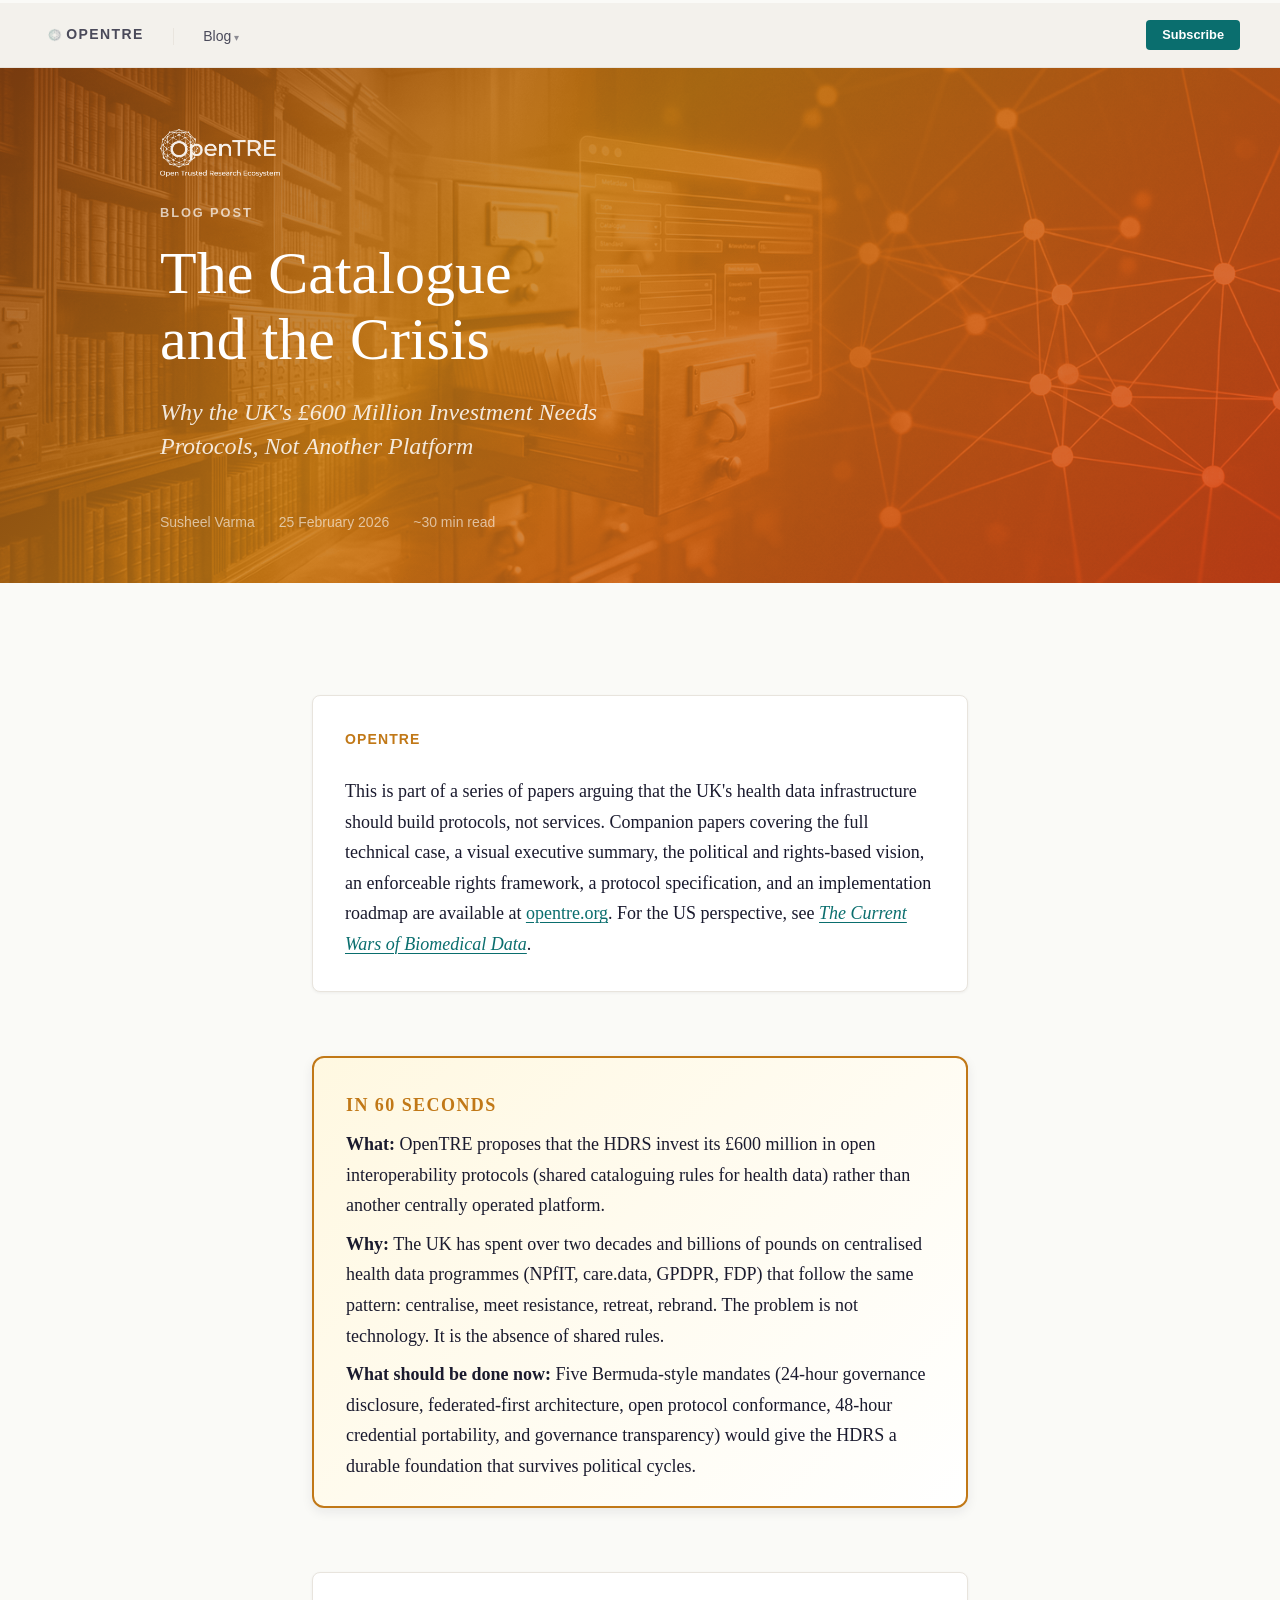
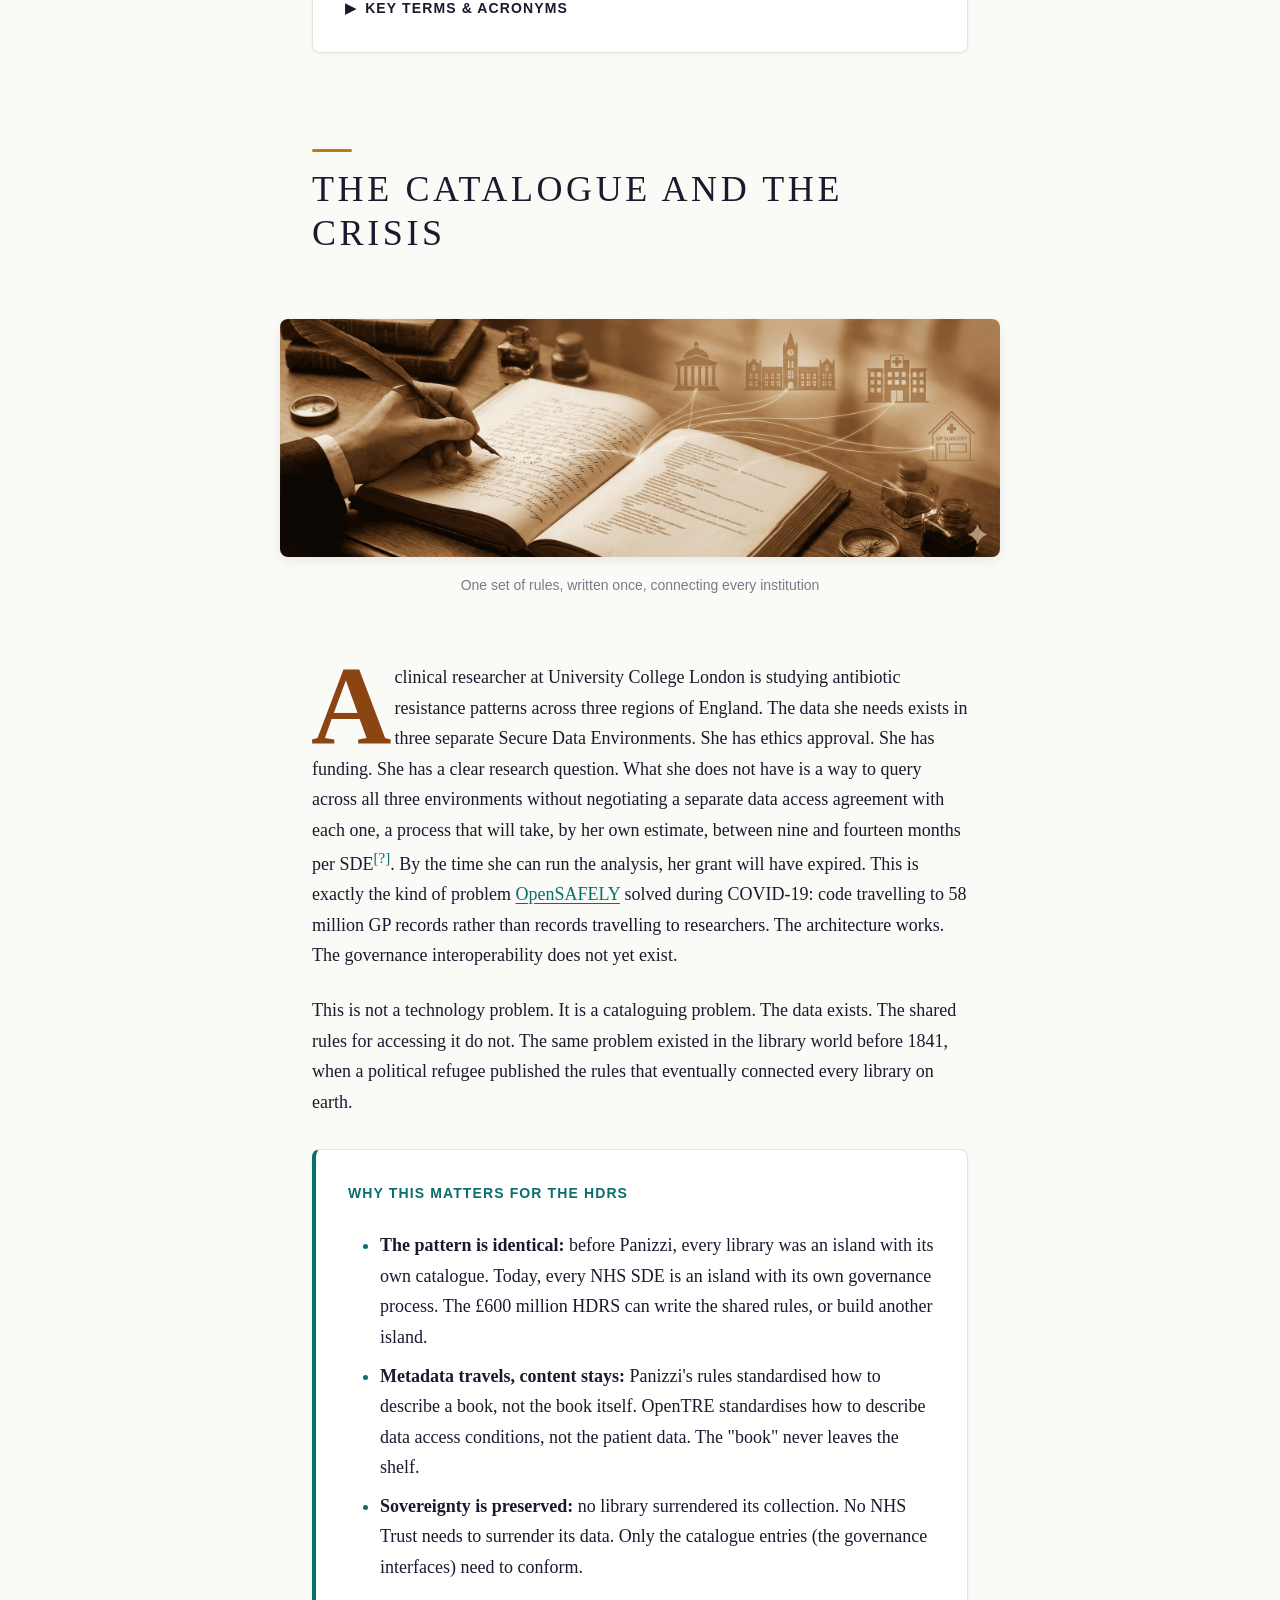
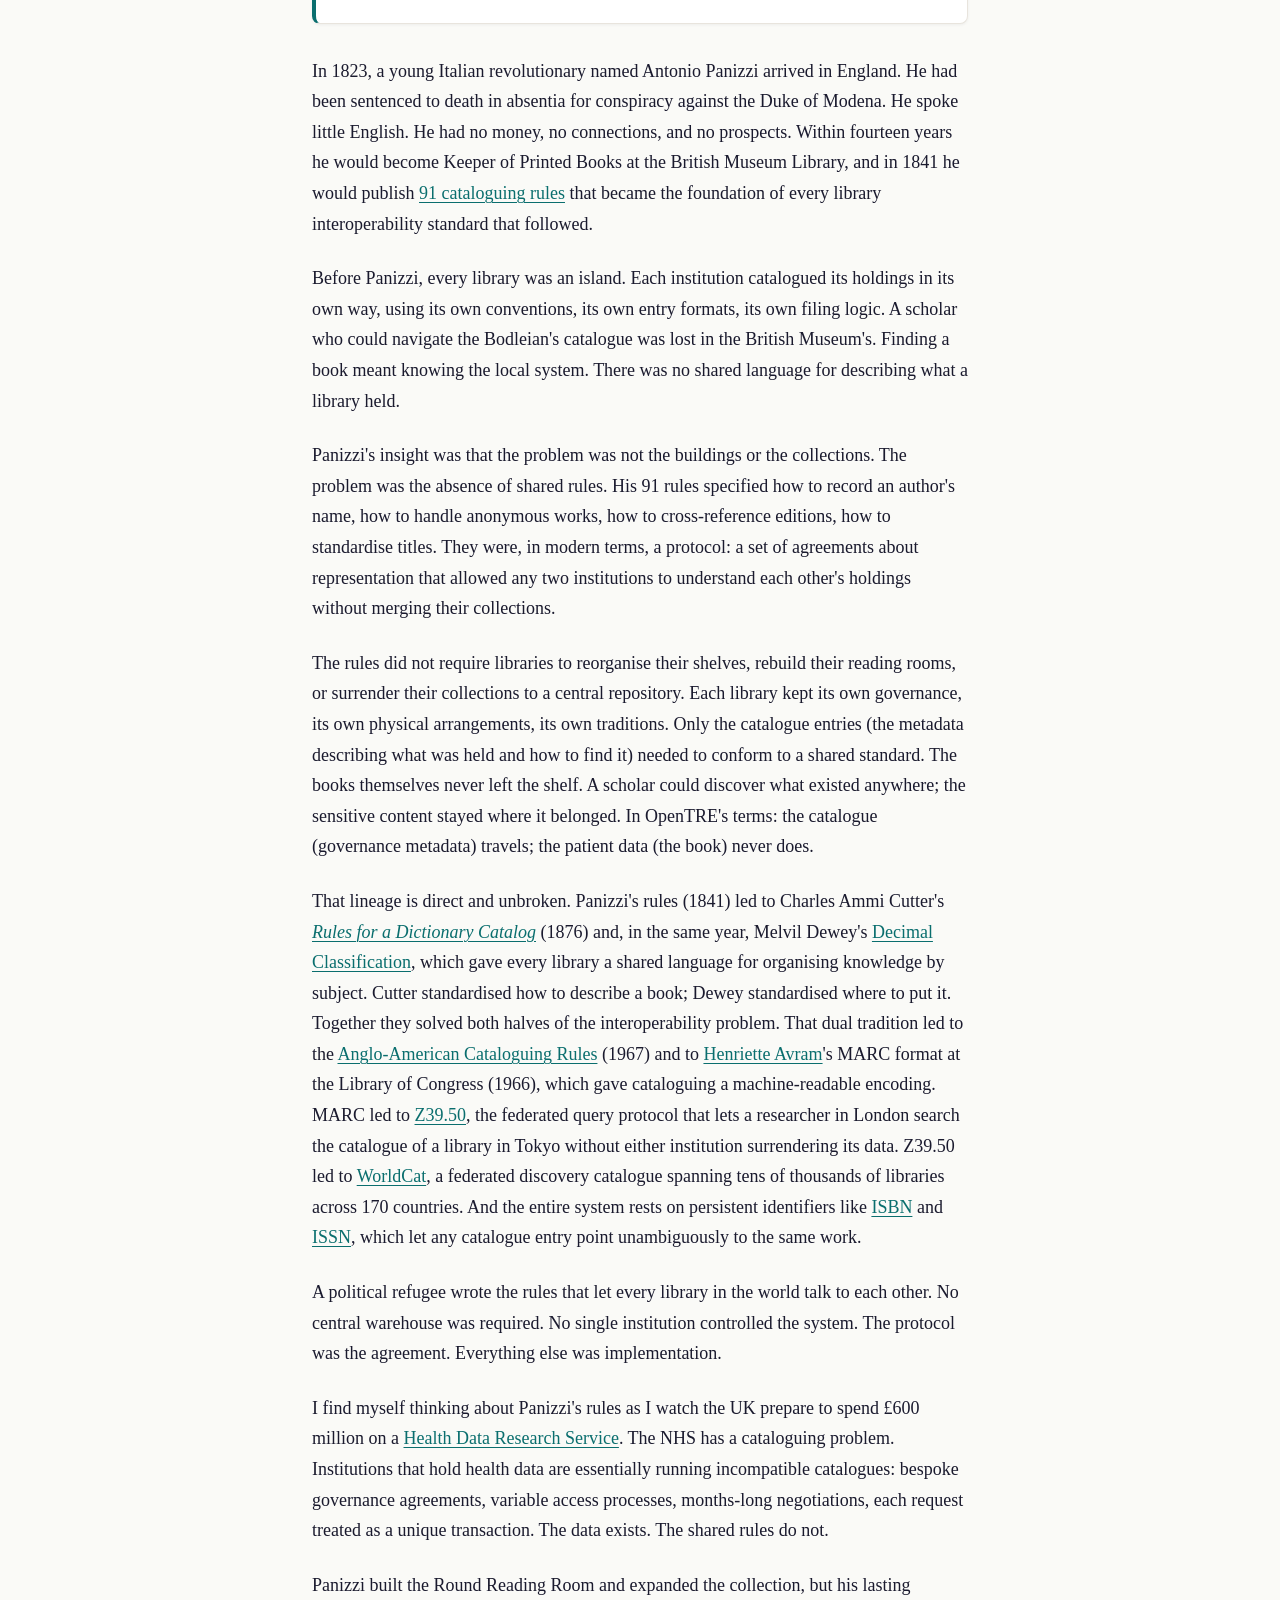
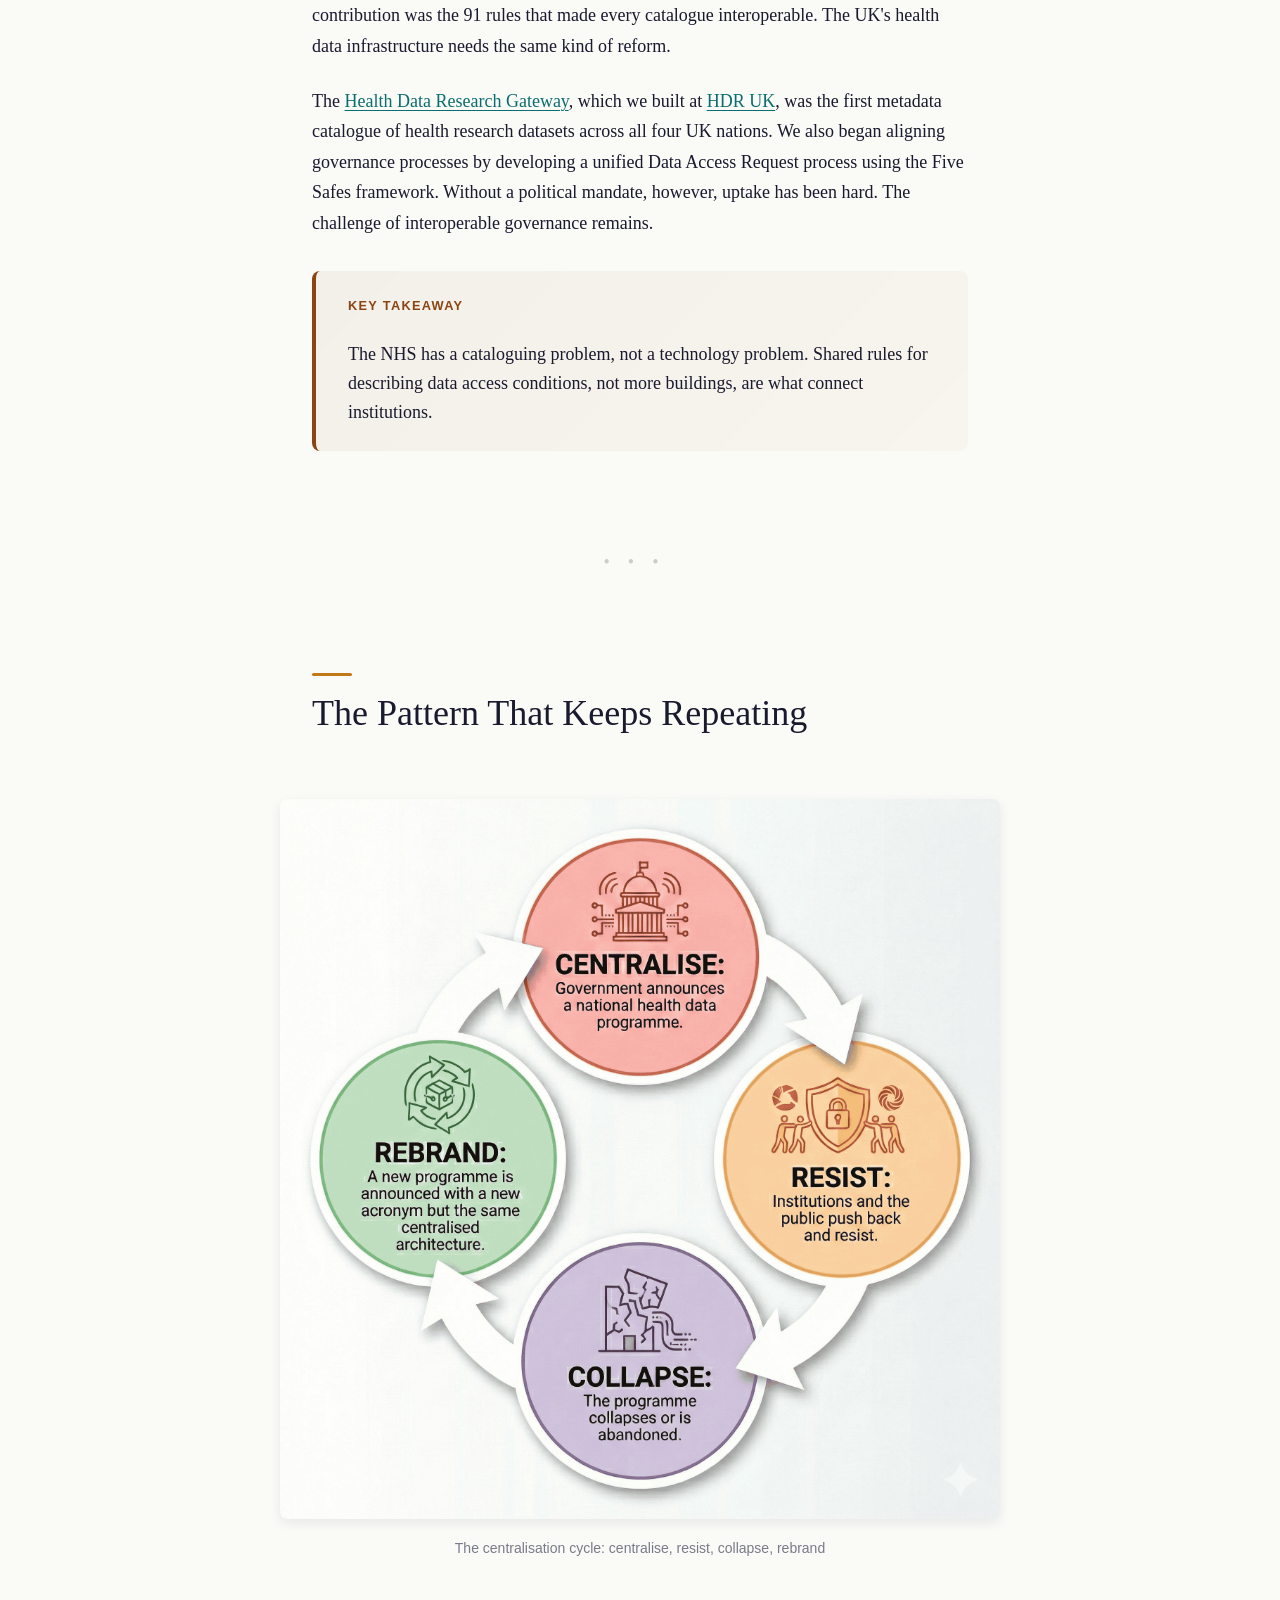
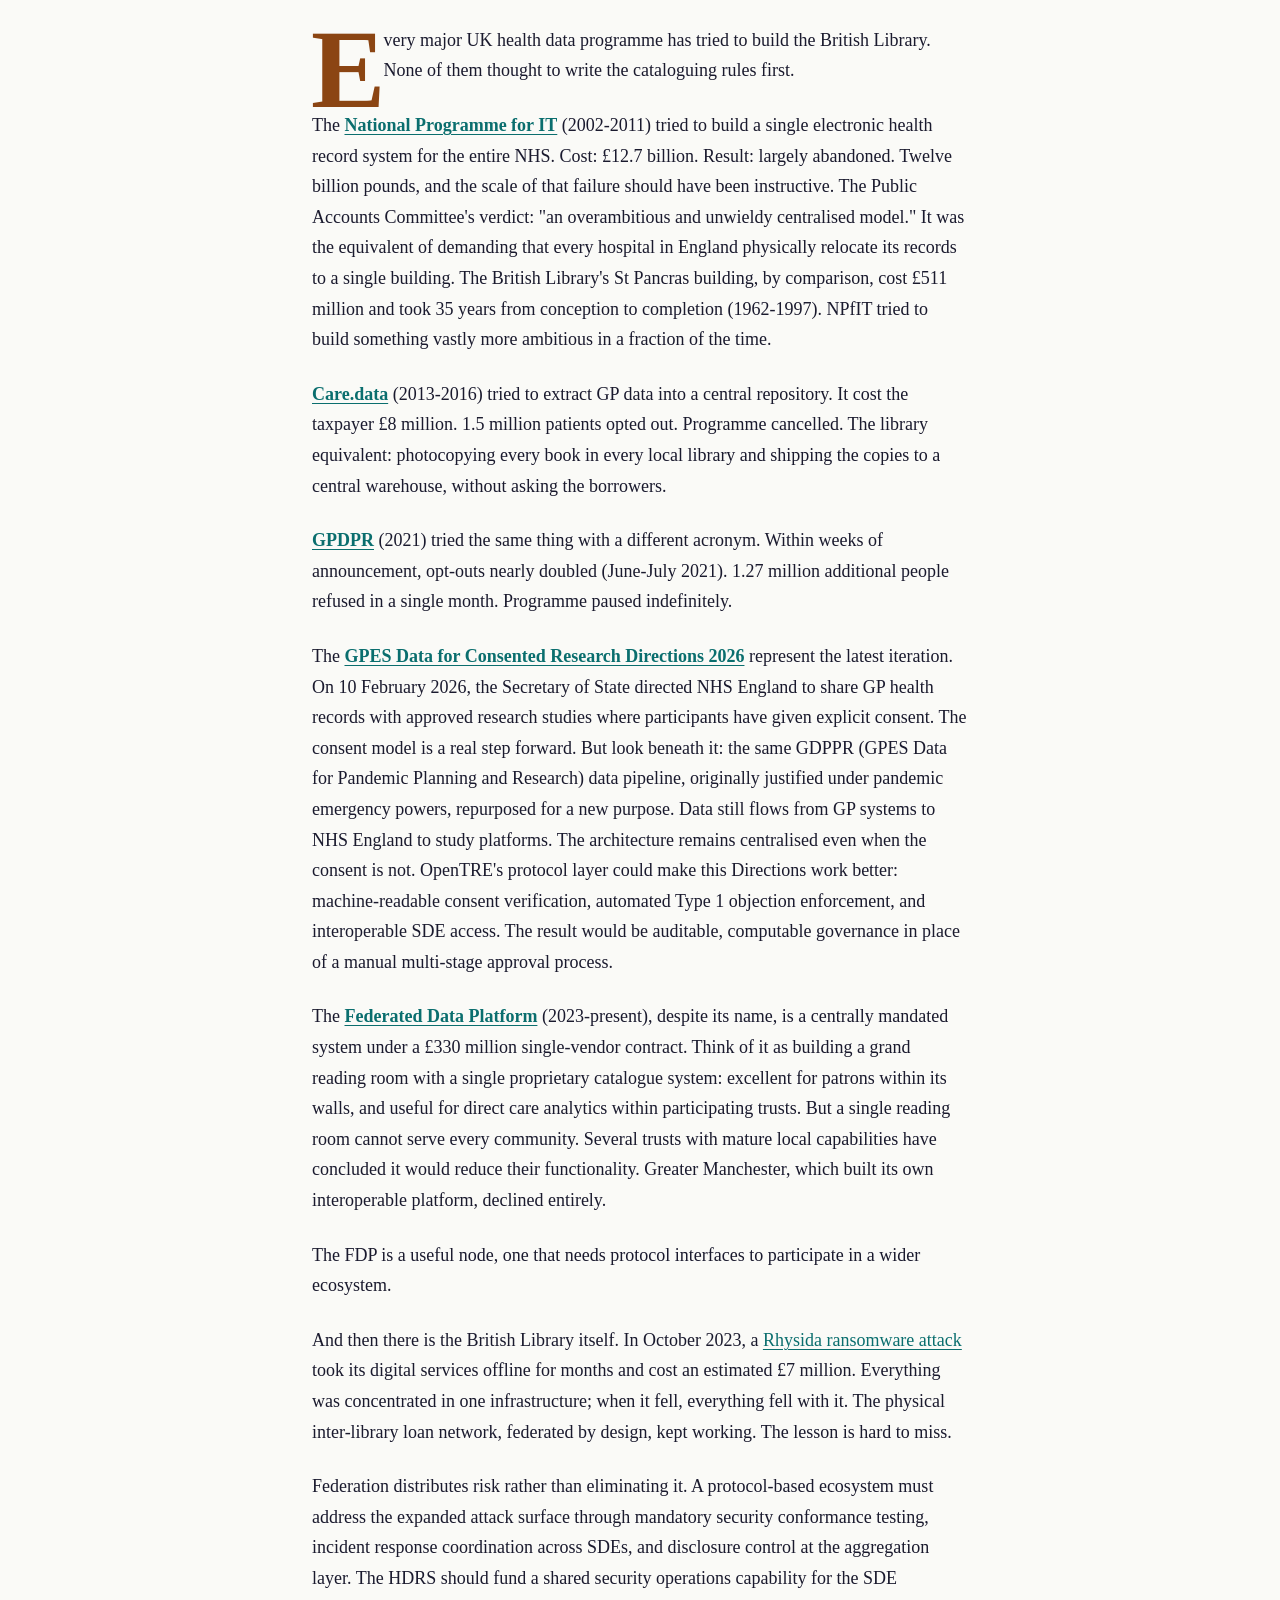
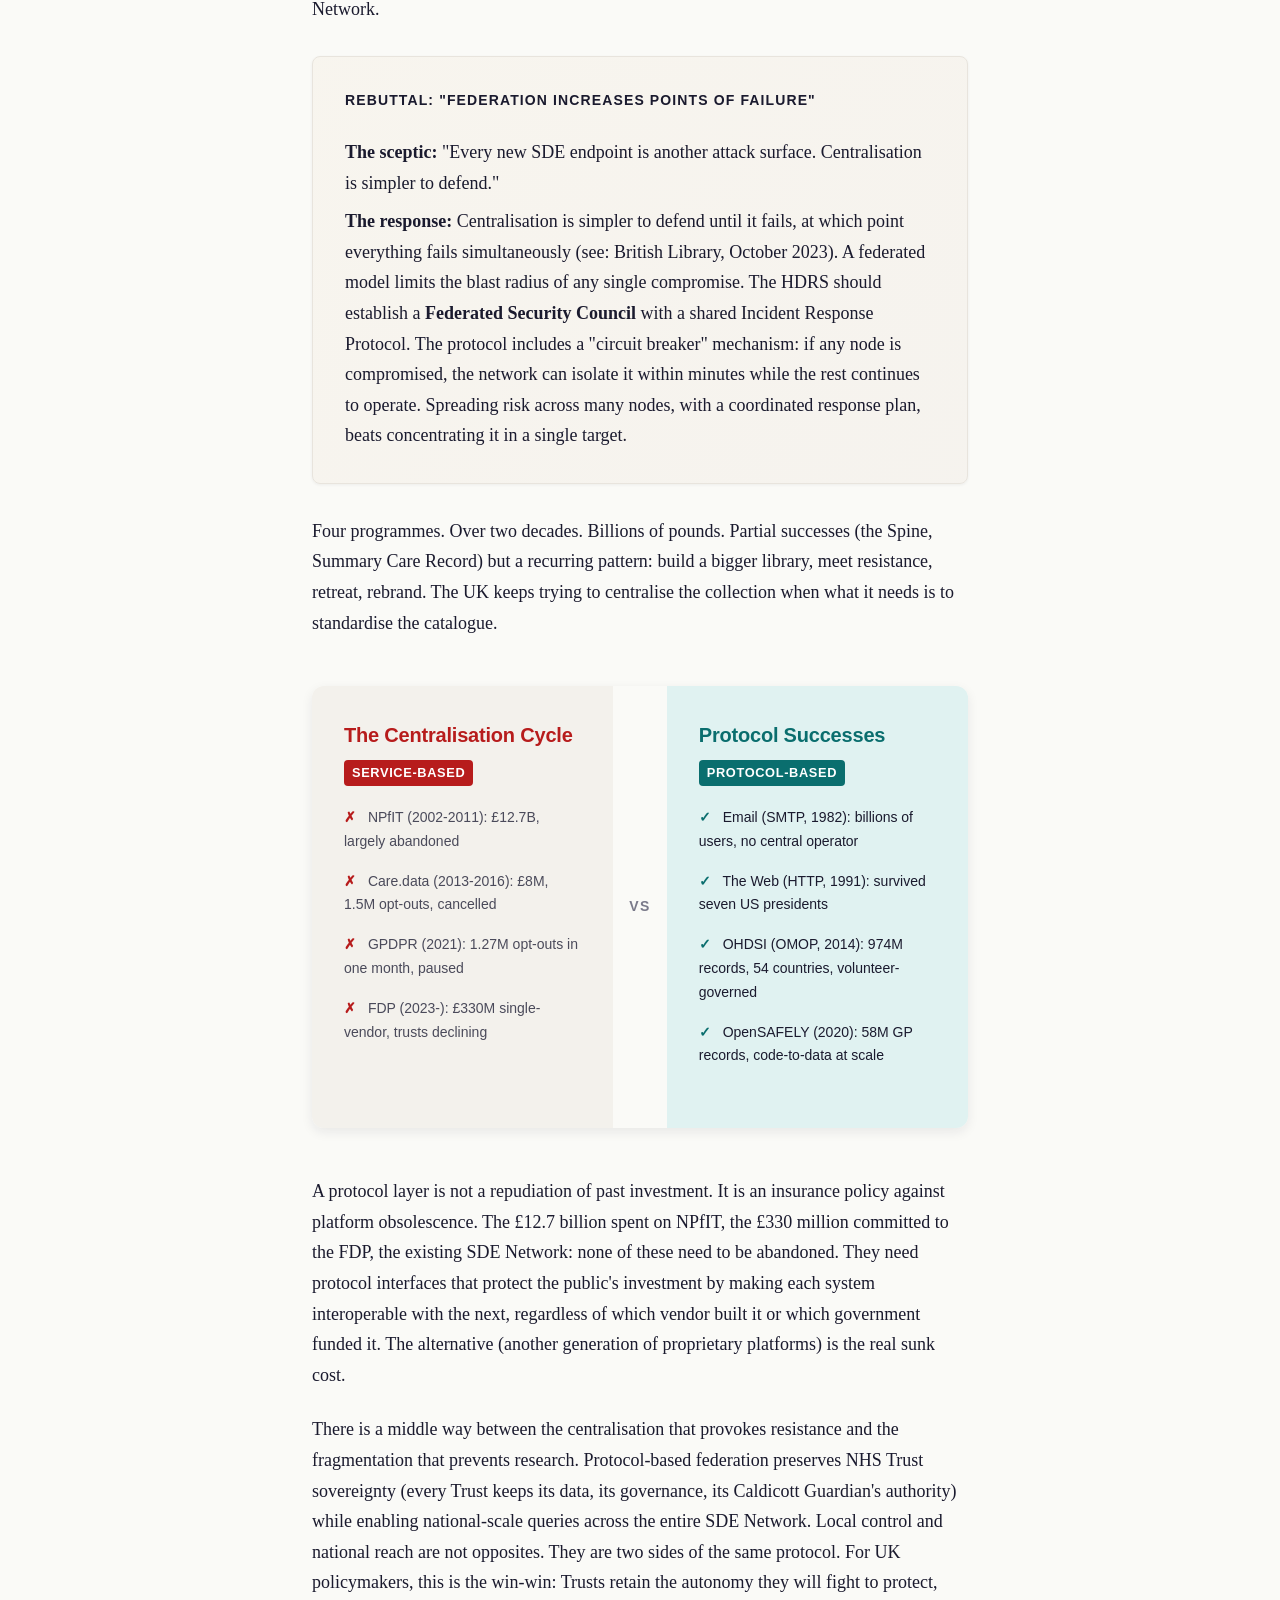
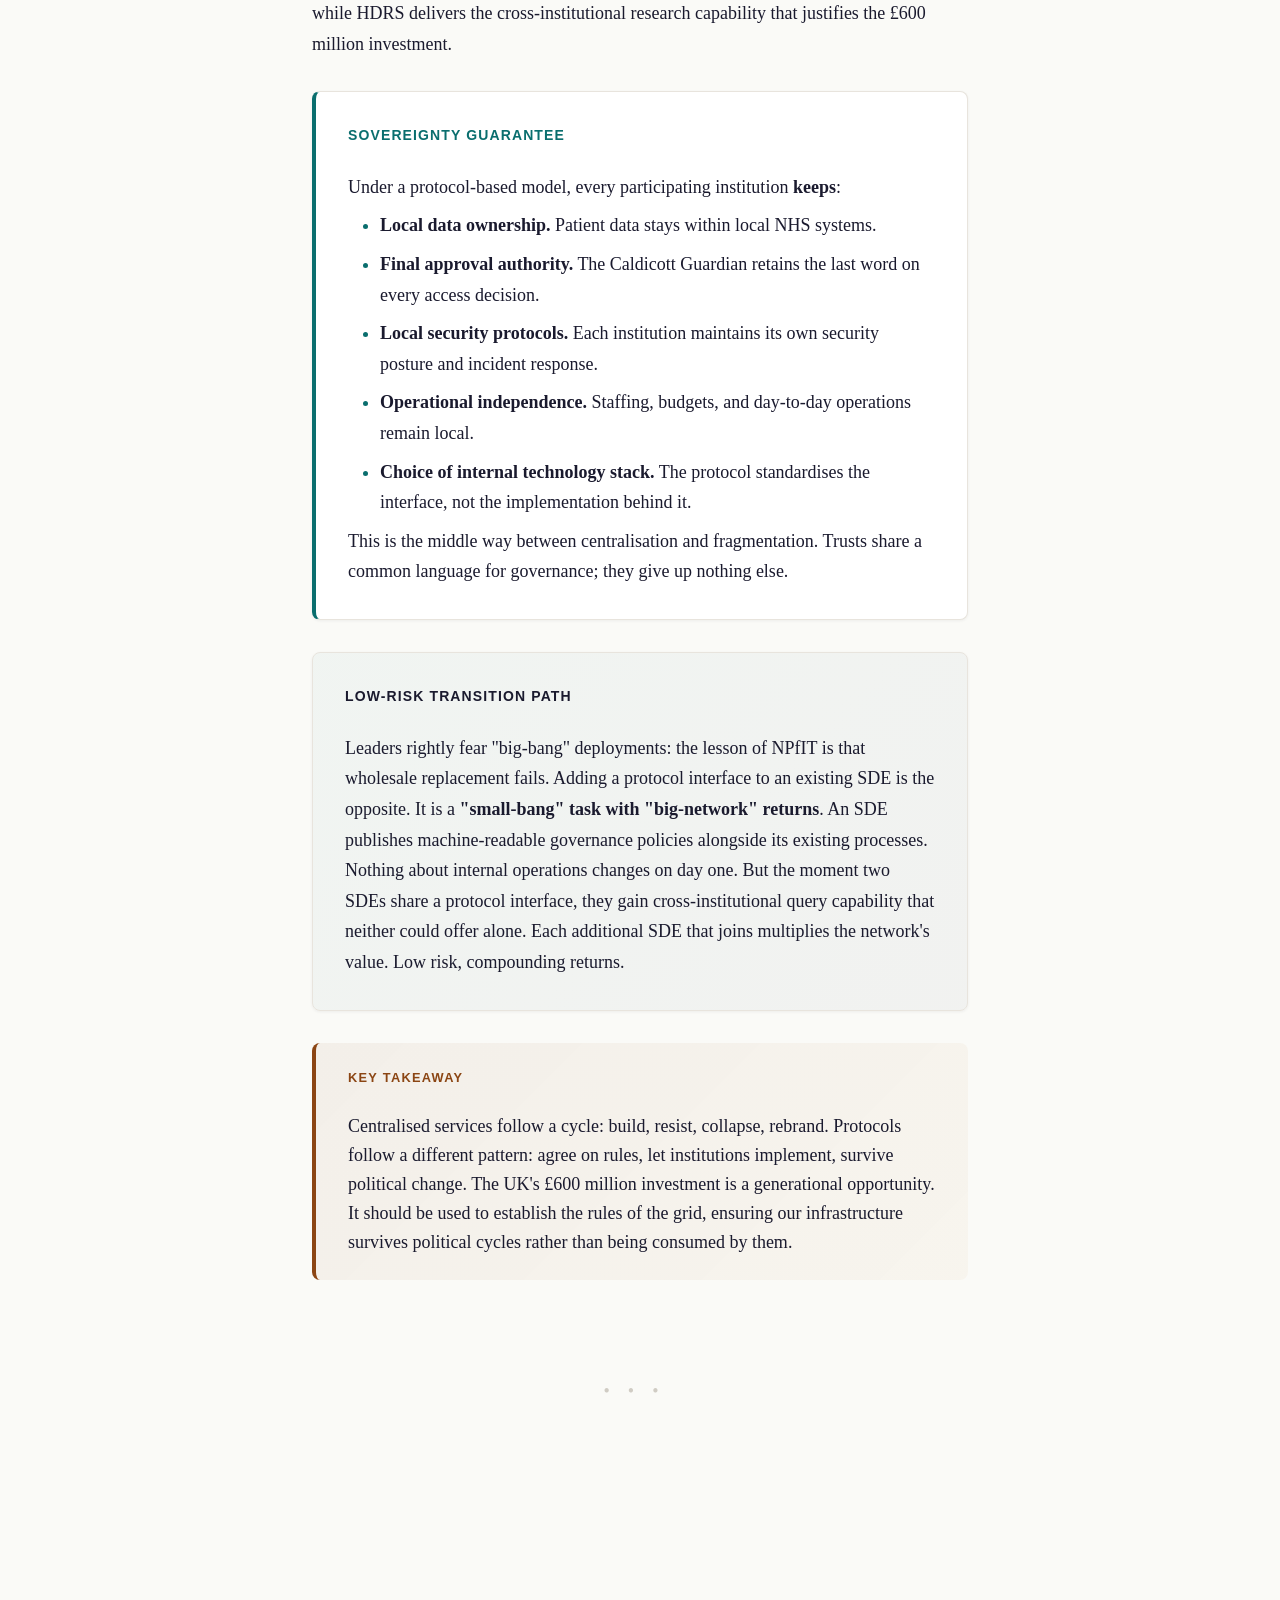
==== commit df7cce66: "Added Buttondown Email subscription" ====
--- a/uk-blog.html
+++ b/uk-blog.html
@@ -120,6 +120,7 @@
                         <a href="./us-blog.html" role="menuitem">US Perspective</a>
                     </div>
                 </div>
+                <a href="https://buttondown.com/opentre" class="nav-subscribe" target="_blank" rel="noopener">Subscribe</a>
             </div>
         </nav>
 
--- a/css/style.css
+++ b/css/style.css
@@ -0,0 +1,1160 @@
+/* OpenTRE Editorial Design System
+   Inspired by: explainers.blog, paraschopra.github.io/explainers
+   Typography: Newsreader (headlines) + Source Serif 4 (body) + Inter (UI)
+   Palette: Warm editorial with teal/navy/amber accents
+*/
+
+/* ================================================================
+   CSS CUSTOM PROPERTIES
+   ================================================================ */
+:root {
+  /* Backgrounds */
+  --bg-primary: #FAFAF7;
+  --bg-surface: #F3F1EC;
+  --bg-card: #FFFFFF;
+  --bg-code: #F7F5F0;
+  --bg-blockquote: #F0EDE6;
+
+  /* Text */
+  --text-primary: #1a1a2e;
+  --text-secondary: #4a4a5a;
+  --text-muted: #7a7a8a;
+  --text-inverse: #FAFAF7;
+
+  /* Accents */
+  --accent-teal: #0A6E6E;
+  --accent-teal-light: #E0F2F1;
+  --accent-navy: #1B2A4A;
+  --accent-amber: #C17817;
+  --accent-amber-light: #FFF8E1;
+  --accent-purple: #4A1B6D;
+  --accent-green: #2E7D32;
+  --accent-red: #B71C1C;
+  --accent-gold: #B8860B;
+  --accent-gold-light: #FFF8E1;
+  --accent-steel: #4A6274;
+  --accent-steel-light: #E8EEF2;
+
+  /* Borders */
+  --border-light: #E8E4DD;
+  --border-medium: #D0CCC4;
+
+  /* Shadows */
+  --shadow-sm: 0 1px 3px rgba(26, 26, 46, 0.06);
+  --shadow-md: 0 4px 12px rgba(26, 26, 46, 0.08);
+  --shadow-lg: 0 8px 30px rgba(26, 26, 46, 0.12);
+
+  /* Typography scale (modular, 1.25 ratio) */
+  --font-headline: 'Newsreader', 'Georgia', serif;
+  --font-body: 'Source Serif 4', 'Georgia', serif;
+  --font-ui: 'Inter', -apple-system, sans-serif;
+
+  --text-xs: 0.8rem;
+  --text-sm: 0.875rem;
+  --text-base: 1.125rem;
+  --text-lg: 1.25rem;
+  --text-xl: 1.5rem;
+  --text-2xl: 1.875rem;
+  --text-3xl: 2.25rem;
+  --text-4xl: 3rem;
+  --text-5xl: 3.75rem;
+
+  /* Spacing */
+  --space-xs: 0.25rem;
+  --space-sm: 0.5rem;
+  --space-md: 1rem;
+  --space-lg: 1.5rem;
+  --space-xl: 2rem;
+  --space-2xl: 3rem;
+  --space-3xl: 4rem;
+  --space-4xl: 6rem;
+
+  /* Layout */
+  --content-width: 720px;
+  --wide-width: 960px;
+  --full-width: 1200px;
+
+  /* Transitions */
+  --transition-fast: 150ms ease;
+  --transition-base: 300ms ease;
+  --transition-slow: 500ms ease;
+}
+
+/* ================================================================
+   RESET & BASE
+   ================================================================ */
+*, *::before, *::after {
+  box-sizing: border-box;
+  margin: 0;
+  padding: 0;
+}
+
+html {
+  font-size: 16px;
+  scroll-behavior: smooth;
+  -webkit-font-smoothing: antialiased;
+  -moz-osx-font-smoothing: grayscale;
+}
+
+body {
+  font-family: var(--font-body);
+  font-size: var(--text-base);
+  line-height: 1.7;
+  color: var(--text-primary);
+  background-color: var(--bg-primary);
+}
+
+/* ================================================================
+   READING PROGRESS BAR
+   ================================================================ */
+.progress-bar {
+  position: fixed;
+  top: 0;
+  left: 0;
+  width: 0%;
+  height: 3px;
+  z-index: 1000;
+  transition: width 100ms linear;
+}
+
+/* Per-document accent colors */
+.doc-blueprint .progress-bar { background: linear-gradient(90deg, var(--accent-navy), var(--accent-teal)); }
+.doc-blog .progress-bar { background: linear-gradient(90deg, var(--accent-amber), #D4451A); }
+.doc-sixpages .progress-bar { background: linear-gradient(90deg, var(--accent-teal), var(--accent-green)); }
+.doc-manifesto .progress-bar { background: linear-gradient(90deg, var(--accent-purple), var(--accent-navy)); }
+.doc-roadmap .progress-bar { background: linear-gradient(90deg, var(--accent-green), var(--accent-teal)); }
+.doc-rights .progress-bar { background: linear-gradient(90deg, var(--accent-gold), var(--accent-amber)); }
+.doc-techspec .progress-bar { background: linear-gradient(90deg, var(--accent-steel), var(--accent-navy)); }
+.doc-blog-us .progress-bar { background: linear-gradient(90deg, var(--accent-navy), var(--accent-teal)); }
+
+/* ================================================================
+   HERO SECTION
+   ================================================================ */
+.hero {
+  position: relative;
+  padding: var(--space-3xl) var(--space-xl) var(--space-2xl);
+  min-height: 40vh;
+  display: flex;
+  flex-direction: column;
+  justify-content: flex-end;
+  overflow: hidden;
+}
+
+.hero::before {
+  content: '';
+  position: absolute;
+  inset: 0;
+  z-index: 0;
+}
+
+/* Optional background image support - sits above gradient, below text */
+.hero-bg {
+  position: absolute;
+  inset: 0;
+  z-index: 1;
+  background-size: cover;
+  background-position: center;
+  opacity: 0.2;
+  mix-blend-mode: luminosity;
+}
+
+/* Per-document hero gradients */
+.doc-blueprint .hero::before {
+  background: linear-gradient(135deg, #1B2A4A 0%, #0A6E6E 50%, #0D8B8B 100%);
+}
+.doc-blog .hero::before {
+  background: linear-gradient(135deg, #8B4513 0%, #C17817 40%, #D4451A 100%);
+}
+.doc-sixpages .hero::before {
+  background: linear-gradient(135deg, #0A6E6E 0%, #1B5E20 50%, #2E7D32 100%);
+}
+.doc-manifesto .hero::before {
+  background: linear-gradient(135deg, #311B6D 0%, #4A1B6D 40%, #1B2A4A 100%);
+}
+.doc-roadmap .hero::before {
+  background: linear-gradient(135deg, #2E7D32 0%, #0A6E6E 50%, #1B5E20 100%);
+}
+.doc-rights .hero::before {
+  background: linear-gradient(135deg, #8B6914 0%, #B8860B 40%, #C17817 100%);
+}
+.doc-techspec .hero::before {
+  background: linear-gradient(135deg, #2C3E50 0%, #4A6274 50%, #1B2A4A 100%);
+}
+.doc-blog-us .hero::before {
+  background: linear-gradient(135deg, #1B2A4A 0%, #0A6E6E 50%, #0D8B8B 100%);
+}
+
+.hero-content {
+  position: relative;
+  z-index: 2;
+  max-width: var(--wide-width);
+  margin: 0 auto;
+  width: 100%;
+}
+
+.hero-label {
+  font-family: var(--font-ui);
+  font-size: var(--text-xs);
+  font-weight: 600;
+  letter-spacing: 0.15em;
+  text-transform: uppercase;
+  color: rgba(255, 255, 255, 0.7);
+  margin-bottom: var(--space-md);
+}
+
+.hero-title {
+  font-family: var(--font-headline);
+  font-size: var(--text-5xl);
+  font-weight: 500;
+  line-height: 1.1;
+  color: #fff;
+  margin-bottom: var(--space-lg);
+  max-width: 14ch;
+}
+
+.hero-subtitle {
+  font-family: var(--font-headline);
+  font-size: var(--text-xl);
+  font-weight: 400;
+  font-style: italic;
+  line-height: 1.4;
+  color: rgba(255, 255, 255, 0.85);
+  max-width: 40ch;
+  margin-bottom: var(--space-2xl);
+}
+
+.hero-meta {
+  font-family: var(--font-ui);
+  font-size: var(--text-sm);
+  color: rgba(255, 255, 255, 0.6);
+  display: flex;
+  gap: var(--space-lg);
+  flex-wrap: wrap;
+}
+
+.hero-meta span {
+  display: inline-flex;
+  align-items: center;
+  gap: var(--space-xs);
+}
+
+/* ================================================================
+   SUITE NAVIGATION (inter-document links)
+   ================================================================ */
+.suite-nav {
+  background: var(--bg-surface);
+  border-bottom: 1px solid var(--border-light);
+  padding: var(--space-md) var(--space-xl);
+  position: sticky;
+  top: 3px;
+  z-index: 999;
+  overflow: visible;
+}
+
+.suite-nav-inner {
+  max-width: var(--full-width);
+  margin: 0 auto;
+  display: flex;
+  align-items: center;
+  gap: var(--space-md);
+  overflow: visible;
+}
+
+
+a.suite-nav-label,
+.suite-nav-label {
+  font-family: var(--font-ui);
+  font-size: var(--text-xs);
+  font-weight: 700;
+  letter-spacing: 0.1em;
+  text-transform: uppercase;
+  color: var(--text-muted);
+  white-space: nowrap;
+  flex-shrink: 0;
+  text-decoration: none;
+  padding: 0;
+  background: none;
+}
+a.suite-nav-label:hover {
+  color: var(--text-primary);
+  background: none;
+}
+
+.suite-nav a {
+  font-family: var(--font-ui);
+  font-size: var(--text-sm);
+  color: var(--text-secondary);
+  text-decoration: none;
+  white-space: nowrap;
+  padding: var(--space-xs) var(--space-sm);
+  border-radius: 4px;
+  transition: all var(--transition-fast);
+}
+
+.suite-nav a:hover {
+  color: var(--text-primary);
+  background: var(--bg-card);
+}
+
+.suite-nav a.active {
+  color: var(--accent-teal);
+  font-weight: 600;
+  background: var(--accent-teal-light);
+}
+
+/* Nav logo icon */
+.nav-logo {
+  height: 20px;
+  width: auto;
+  vertical-align: middle;
+  margin-right: var(--space-xs);
+  opacity: 0.7;
+}
+a.suite-nav-label:hover .nav-logo { opacity: 1; }
+
+/* Nav separator */
+.nav-sep {
+  color: var(--border-light);
+  font-weight: 300;
+  margin: 0 var(--space-xs);
+  user-select: none;
+}
+
+/* Suite dropdown (CSS-only) */
+.nav-dropdown {
+  position: relative;
+}
+.nav-dropdown-toggle {
+  font-family: var(--font-ui);
+  font-size: var(--text-sm);
+  color: var(--text-secondary);
+  text-decoration: none;
+  white-space: nowrap;
+  padding: var(--space-xs) var(--space-sm);
+  border-radius: 4px;
+  transition: all var(--transition-fast);
+  cursor: pointer;
+  background: none;
+  border: none;
+}
+.nav-dropdown-toggle::after {
+  content: " \25BE";
+  font-size: 0.7em;
+  opacity: 0.6;
+}
+.nav-dropdown-toggle:hover {
+  color: var(--text-primary);
+  background: var(--bg-card);
+}
+.nav-dropdown-menu {
+  display: none;
+  position: absolute;
+  top: 100%;
+  left: 0;
+  min-width: 220px;
+  z-index: 1000;
+  background: var(--bg-surface);
+  border: 1px solid var(--border-light);
+  border-radius: 8px;
+  box-shadow: 0 4px 12px rgba(0,0,0,0.08);
+  padding: var(--space-sm) 0;
+}
+.nav-dropdown:hover .nav-dropdown-menu,
+.nav-dropdown:focus-within .nav-dropdown-menu {
+  display: block;
+}
+.nav-dropdown-menu a {
+  display: block;
+  padding: var(--space-xs) var(--space-md);
+  font-family: var(--font-ui);
+  font-size: var(--text-sm);
+  color: var(--text-secondary);
+  text-decoration: none;
+  white-space: nowrap;
+  transition: all var(--transition-fast);
+}
+.nav-dropdown-menu a:hover {
+  color: var(--text-primary);
+  background: var(--bg-card);
+}
+.nav-dropdown-menu .dropdown-label {
+  font-size: var(--text-xs);
+  font-weight: 600;
+  letter-spacing: 0.05em;
+  text-transform: uppercase;
+  color: var(--text-muted);
+  padding: var(--space-sm) var(--space-md) var(--space-xs);
+  cursor: default;
+}
+.nav-dropdown-menu .dropdown-label:hover {
+  background: none;
+  color: var(--text-muted);
+}
+.nav-dropdown-menu .dropdown-divider {
+  height: 1px;
+  background: var(--border-light);
+  margin: var(--space-xs) 0;
+}
+
+/* Subscribe button in nav */
+.suite-nav a.nav-subscribe {
+  margin-left: auto;
+  font-family: var(--font-ui);
+  font-size: var(--text-xs);
+  font-weight: 600;
+  padding: var(--space-xs) var(--space-md);
+  background: var(--accent-teal);
+  color: #fff;
+  border-radius: 4px;
+  text-decoration: none;
+  white-space: nowrap;
+  transition: background var(--transition-fast);
+}
+.suite-nav a.nav-subscribe:hover {
+  background: var(--accent-teal-dark, #085858);
+  color: #fff;
+}
+
+/* ================================================================
+   TABLE OF CONTENTS (sidebar on desktop)
+   ================================================================ */
+.toc-wrapper {
+  position: fixed;
+  left: max(calc((100vw - var(--full-width)) / 2 - 40px), 16px);
+  top: 80px;
+  width: 200px;
+  max-height: calc(100vh - 120px);
+  overflow-y: auto;
+  z-index: 50;
+  background: rgba(250, 250, 247, 0.95);
+  backdrop-filter: blur(8px);
+  padding: var(--space-md);
+  border-radius: 8px;
+  border: 1px solid var(--border-light);
+  box-shadow: var(--shadow-sm);
+  opacity: 0;
+  pointer-events: none;
+  transition: opacity var(--transition-base);
+}
+
+.toc-wrapper.toc-visible {
+  opacity: 1;
+  pointer-events: auto;
+}
+
+.toc {
+  font-family: var(--font-ui);
+  font-size: var(--text-xs);
+  line-height: 1.6;
+}
+
+.toc-title {
+  font-weight: 700;
+  letter-spacing: 0.1em;
+  text-transform: uppercase;
+  color: var(--text-muted);
+  margin-bottom: var(--space-sm);
+  font-size: 0.7rem;
+}
+
+.toc a {
+  display: block;
+  color: var(--text-muted);
+  text-decoration: none;
+  padding: 3px 0 3px 12px;
+  border-left: 2px solid var(--border-light);
+  transition: all var(--transition-fast);
+}
+
+.toc a:hover {
+  color: var(--text-primary);
+  border-left-color: var(--border-medium);
+}
+
+.toc a.active {
+  color: var(--accent-teal);
+  border-left-color: var(--accent-teal);
+  font-weight: 600;
+}
+
+@media (max-width: 1500px) {
+  .toc-wrapper { display: none; }
+}
+
+/* ================================================================
+   MAIN CONTENT AREA
+   ================================================================ */
+.article-body {
+  max-width: var(--content-width);
+  margin: 0 auto;
+  padding: var(--space-3xl) var(--space-xl) var(--space-4xl);
+}
+
+/* ================================================================
+   HEADINGS
+   ================================================================ */
+.article-body h2 {
+  font-family: var(--font-headline);
+  font-size: var(--text-3xl);
+  font-weight: 500;
+  line-height: 1.2;
+  color: var(--text-primary);
+  margin-top: var(--space-4xl);
+  margin-bottom: var(--space-lg);
+  scroll-margin-top: 80px;
+}
+
+.article-body h2::before {
+  content: '';
+  display: block;
+  width: 40px;
+  height: 3px;
+  margin-bottom: var(--space-md);
+  border-radius: 2px;
+}
+
+.doc-blueprint .article-body h2::before { background: var(--accent-teal); }
+.doc-blog .article-body h2::before { background: var(--accent-amber); }
+.doc-sixpages .article-body h2::before { background: var(--accent-green); }
+.doc-manifesto .article-body h2::before { background: var(--accent-purple); }
+.doc-roadmap .article-body h2::before { background: var(--accent-green); }
+.doc-rights .article-body h2::before { background: var(--accent-gold); }
+.doc-techspec .article-body h2::before { background: var(--accent-steel); }
+.doc-blog-us .article-body h2::before { background: var(--accent-teal); }
+
+.article-body h3 {
+  font-family: var(--font-headline);
+  font-size: var(--text-2xl);
+  font-weight: 500;
+  line-height: 1.3;
+  color: var(--text-primary);
+  margin-top: var(--space-3xl);
+  margin-bottom: var(--space-md);
+  scroll-margin-top: 80px;
+}
+
+.article-body h4 {
+  font-family: var(--font-ui);
+  font-size: var(--text-lg);
+  font-weight: 600;
+  letter-spacing: -0.01em;
+  color: var(--text-primary);
+  margin-top: var(--space-2xl);
+  margin-bottom: var(--space-md);
+}
+
+/* ================================================================
+   PARAGRAPHS & INLINE
+   ================================================================ */
+.article-body p {
+  margin-bottom: var(--space-lg);
+}
+
+.article-body strong {
+  font-weight: 700;
+  color: var(--text-primary);
+}
+
+.article-body em {
+  font-style: italic;
+}
+
+.article-body a {
+  color: var(--accent-teal);
+  text-decoration: underline;
+  text-decoration-thickness: 1px;
+  text-underline-offset: 3px;
+  transition: color var(--transition-fast);
+}
+
+.article-body a:hover {
+  color: var(--accent-navy);
+}
+
+/* Drop cap for first paragraph of each section */
+.drop-cap::first-letter {
+  font-family: var(--font-headline);
+  font-size: 3.2em;
+  float: left;
+  line-height: 0.85;
+  margin-right: 0.2em;
+  margin-top: 0.07em;
+  padding-right: 0.1em;
+  color: var(--accent-navy);
+  font-weight: 600;
+}
+
+@supports (initial-letter: 3) {
+  .drop-cap::first-letter {
+    initial-letter: 3;
+    font-size: unset;
+    float: unset;
+    line-height: unset;
+    margin-top: unset;
+    padding-right: unset;
+  }
+}
+
+/* ================================================================
+   BLOCKQUOTES & CALLOUTS
+   ================================================================ */
+.article-body blockquote {
+  background: var(--bg-blockquote);
+  border-left: 4px solid var(--accent-teal);
+  padding: var(--space-lg) var(--space-xl);
+  margin: var(--space-2xl) 0;
+  border-radius: 0 8px 8px 0;
+  font-style: italic;
+}
+
+.article-body blockquote p:last-child {
+  margin-bottom: 0;
+}
+
+.callout {
+  background: var(--bg-card);
+  border: 1px solid var(--border-light);
+  border-radius: 8px;
+  padding: var(--space-xl);
+  margin: var(--space-2xl) 0;
+  box-shadow: var(--shadow-sm);
+}
+
+.callout-title {
+  font-family: var(--font-ui);
+  font-size: var(--text-sm);
+  font-weight: 700;
+  text-transform: uppercase;
+  letter-spacing: 0.08em;
+  margin-bottom: var(--space-sm);
+}
+
+.callout-teal .callout-title { color: var(--accent-teal); }
+.callout-amber .callout-title { color: var(--accent-amber); }
+.callout-navy .callout-title { color: var(--accent-navy); }
+
+/* Pull quote */
+.pull-quote {
+  font-family: var(--font-headline);
+  font-size: var(--text-2xl);
+  font-weight: 400;
+  font-style: italic;
+  line-height: 1.4;
+  color: var(--accent-navy);
+  text-align: center;
+  padding: var(--space-3xl) var(--space-xl);
+  margin: var(--space-3xl) calc(-1 * var(--space-xl));
+  border-top: 1px solid var(--border-light);
+  border-bottom: 1px solid var(--border-light);
+  position: relative;
+}
+
+.pull-quote::before {
+  content: '\201C';
+  font-size: 4rem;
+  position: absolute;
+  top: var(--space-lg);
+  left: 50%;
+  transform: translateX(-50%);
+  color: var(--border-light);
+  font-family: var(--font-headline);
+  line-height: 1;
+}
+
+/* ================================================================
+   IMAGES
+   ================================================================ */
+.article-body figure {
+  margin: var(--space-3xl) calc(-1 * var(--space-xl));
+}
+
+.article-body figure img {
+  width: 100%;
+  height: auto;
+  border-radius: 8px;
+  box-shadow: var(--shadow-md);
+}
+
+.article-body figure figcaption {
+  font-family: var(--font-ui);
+  font-size: var(--text-sm);
+  color: var(--text-muted);
+  text-align: center;
+  margin-top: var(--space-sm);
+  padding: 0 var(--space-xl);
+}
+
+/* Wide images */
+.figure-wide {
+  margin-left: calc(-1 * ((var(--wide-width) - var(--content-width)) / 2 + var(--space-xl)));
+  margin-right: calc(-1 * ((var(--wide-width) - var(--content-width)) / 2 + var(--space-xl)));
+  max-width: var(--wide-width);
+}
+
+@media (max-width: 1000px) {
+  .figure-wide {
+    margin-left: calc(-1 * var(--space-xl));
+    margin-right: calc(-1 * var(--space-xl));
+  }
+
+  .doc-cards {
+    grid-template-columns: repeat(2, 1fr);
+  }
+
+  .doc-card-wide {
+    max-width: 100%;
+  }
+}
+
+/* ================================================================
+   TABLES
+   ================================================================ */
+.article-body .table-wrapper {
+  margin: var(--space-2xl) calc(-1 * var(--space-xl));
+  overflow-x: auto;
+  -webkit-overflow-scrolling: touch;
+}
+
+.article-body table {
+  width: 100%;
+  border-collapse: collapse;
+  font-size: var(--text-sm);
+  font-family: var(--font-ui);
+}
+
+.article-body thead th {
+  background: var(--bg-surface);
+  font-weight: 700;
+  text-align: left;
+  padding: var(--space-md) var(--space-lg);
+  border-bottom: 2px solid var(--border-medium);
+  color: var(--text-primary);
+  font-size: var(--text-xs);
+  letter-spacing: 0.05em;
+  text-transform: uppercase;
+  white-space: nowrap;
+}
+
+.article-body tbody td {
+  padding: var(--space-md) var(--space-lg);
+  border-bottom: 1px solid var(--border-light);
+  vertical-align: top;
+  line-height: 1.5;
+}
+
+.article-body tbody tr:hover {
+  background: var(--bg-surface);
+}
+
+.article-body tbody tr:last-child td {
+  border-bottom: none;
+}
+
+/* ================================================================
+   LISTS
+   ================================================================ */
+.article-body ul, .article-body ol {
+  margin-bottom: var(--space-lg);
+  padding-left: var(--space-xl);
+}
+
+.article-body li {
+  margin-bottom: var(--space-sm);
+}
+
+.article-body li::marker {
+  color: var(--accent-teal);
+}
+
+/* ================================================================
+   HORIZONTAL RULE (section dividers)
+   ================================================================ */
+.article-body hr {
+  border: none;
+  height: 1px;
+  background: var(--border-light);
+  margin: var(--space-4xl) 0;
+}
+
+.section-divider {
+  text-align: center;
+  margin: var(--space-4xl) 0;
+}
+
+.section-divider::after {
+  content: '\2022 \2022 \2022';
+  color: var(--border-medium);
+  letter-spacing: 1em;
+}
+
+/* ================================================================
+   CODE / PRE
+   ================================================================ */
+.article-body code {
+  font-family: 'JetBrains Mono', 'Fira Code', monospace;
+  font-size: 0.85em;
+  background: var(--bg-code);
+  padding: 0.15em 0.4em;
+  border-radius: 3px;
+  color: var(--accent-navy);
+}
+
+.article-body pre {
+  background: var(--accent-navy);
+  color: #E8E4DD;
+  padding: var(--space-xl);
+  border-radius: 8px;
+  overflow-x: auto;
+  margin: var(--space-2xl) 0;
+  font-size: var(--text-sm);
+  line-height: 1.6;
+}
+
+.article-body pre code {
+  background: none;
+  padding: 0;
+  color: inherit;
+  font-size: inherit;
+}
+
+/* ================================================================
+   AUTHOR / FOOTER
+   ================================================================ */
+.author-bio {
+  border-top: 1px solid var(--border-light);
+  margin-top: var(--space-4xl);
+  padding-top: var(--space-2xl);
+  font-size: var(--text-sm);
+  color: var(--text-secondary);
+  font-style: italic;
+  line-height: 1.8;
+}
+
+/* Social links bar */
+.social-links {
+  display: flex;
+  gap: var(--space-md);
+  justify-content: center;
+  align-items: center;
+  margin-top: var(--space-lg);
+}
+.social-links a {
+  color: var(--text-muted);
+  text-decoration: none;
+  transition: color 0.2s ease;
+  display: inline-flex;
+  align-items: center;
+}
+.social-links a:hover {
+  color: var(--accent-teal);
+}
+.social-links svg {
+  width: 20px;
+  height: 20px;
+}
+
+.article-footer {
+  max-width: var(--content-width);
+  margin: 0 auto;
+  padding: var(--space-2xl) var(--space-xl) var(--space-4xl);
+}
+
+.citation-box {
+  background: var(--bg-surface);
+  border-radius: 8px;
+  padding: var(--space-lg);
+  font-family: var(--font-ui);
+  font-size: var(--text-sm);
+  color: var(--text-secondary);
+  margin-top: var(--space-2xl);
+}
+
+.citation-box strong {
+  display: block;
+  margin-bottom: var(--space-xs);
+  color: var(--text-primary);
+  font-size: var(--text-xs);
+  text-transform: uppercase;
+  letter-spacing: 0.1em;
+}
+
+/* ================================================================
+   REFERENCES / FOOTNOTES
+   ================================================================ */
+.references {
+  font-size: var(--text-sm);
+  color: var(--text-secondary);
+  line-height: 1.8;
+}
+
+.references h2 {
+  font-size: var(--text-xl) !important;
+}
+
+.references h3 {
+  font-size: var(--text-lg) !important;
+  margin-top: var(--space-2xl) !important;
+}
+
+.references ol {
+  padding-left: var(--space-xl);
+}
+
+.references li {
+  margin-bottom: var(--space-sm);
+}
+
+/* ================================================================
+   APPENDIX
+   ================================================================ */
+.appendix {
+  border-top: 2px solid var(--border-light);
+  margin-top: var(--space-4xl);
+  padding-top: var(--space-2xl);
+}
+
+.appendix h2 {
+  font-size: var(--text-2xl) !important;
+}
+
+/* ================================================================
+   LANDING PAGE SPECIFIC
+   ================================================================ */
+.landing-hero {
+  min-height: 40vh;
+  display: flex;
+  flex-direction: column;
+  justify-content: center;
+  align-items: center;
+  text-align: center;
+  padding: var(--space-3xl) var(--space-xl) var(--space-2xl);
+  background: linear-gradient(135deg, #1B2A4A 0%, #0A6E6E 50%, #2E7D32 100%);
+  position: relative;
+}
+
+.landing-hero-title {
+  font-family: var(--font-headline);
+  font-size: clamp(2.5rem, 6vw, 4.5rem);
+  font-weight: 400;
+  color: #fff;
+  line-height: 1.15;
+  max-width: 16ch;
+  margin-bottom: var(--space-lg);
+}
+
+.landing-hero-subtitle {
+  font-family: var(--font-body);
+  font-size: var(--text-xl);
+  color: rgba(255, 255, 255, 0.8);
+  max-width: 50ch;
+  line-height: 1.5;
+  margin-bottom: var(--space-2xl);
+}
+
+.landing-hero-author {
+  font-family: var(--font-ui);
+  font-size: var(--text-sm);
+  color: rgba(255, 255, 255, 0.5);
+}
+
+.doc-cards {
+  max-width: var(--full-width);
+  margin: 0 auto;
+  padding: var(--space-4xl) var(--space-xl);
+  display: grid;
+  grid-template-columns: repeat(3, 1fr);
+  gap: var(--space-2xl);
+}
+
+.doc-card-wide {
+  grid-column: 1 / -1;
+  max-width: 66.666%;
+  justify-self: center;
+}
+
+.doc-card {
+  background: var(--bg-card);
+  border-radius: 12px;
+  overflow: hidden;
+  box-shadow: var(--shadow-sm);
+  transition: all var(--transition-base);
+  text-decoration: none;
+  color: inherit;
+  display: flex;
+  flex-direction: column;
+}
+
+.doc-card:hover {
+  transform: translateY(-3px);
+  box-shadow: var(--shadow-lg);
+}
+
+.doc-card-hero {
+  height: 160px;
+  display: flex;
+  align-items: flex-end;
+  padding: var(--space-lg);
+}
+
+.doc-card-hero.blueprint { background: linear-gradient(135deg, #1B2A4A, #0A6E6E); }
+.doc-card-hero.blog { background: linear-gradient(135deg, #8B4513, #C17817); }
+.doc-card-hero.sixpages { background: linear-gradient(135deg, #0A6E6E, #2E7D32); }
+.doc-card-hero.manifesto { background: linear-gradient(135deg, #311B6D, #4A1B6D); }
+.doc-card-hero.roadmap { background: linear-gradient(135deg, #2E7D32, #0A6E6E); }
+.doc-card-hero.rights { background: linear-gradient(135deg, #8B6914, #B8860B); }
+.doc-card-hero.techspec { background: linear-gradient(135deg, #2C3E50, #4A6274); }
+
+.doc-card-tag {
+  font-family: var(--font-ui);
+  font-size: 0.7rem;
+  font-weight: 700;
+  letter-spacing: 0.12em;
+  text-transform: uppercase;
+  color: rgba(255, 255, 255, 0.7);
+  background: rgba(255, 255, 255, 0.15);
+  padding: 3px 10px;
+  border-radius: 4px;
+}
+
+.doc-card-body {
+  padding: var(--space-xl);
+  flex: 1;
+  display: flex;
+  flex-direction: column;
+}
+
+.doc-card-title {
+  font-family: var(--font-headline);
+  font-size: var(--text-xl);
+  font-weight: 500;
+  line-height: 1.3;
+  margin-bottom: var(--space-sm);
+  color: var(--text-primary);
+}
+
+.doc-card-description {
+  font-family: var(--font-body);
+  font-size: var(--text-sm);
+  color: var(--text-secondary);
+  line-height: 1.6;
+  flex: 1;
+}
+
+.doc-card-meta {
+  font-family: var(--font-ui);
+  font-size: var(--text-xs);
+  color: var(--text-muted);
+  margin-top: var(--space-md);
+  padding-top: var(--space-md);
+  border-top: 1px solid var(--border-light);
+}
+
+/* ================================================================
+   RESPONSIVE
+   ================================================================ */
+@media (max-width: 768px) {
+  :root {
+    --text-base: 1rem;
+    --text-5xl: 2.25rem;
+    --text-4xl: 2rem;
+    --text-3xl: 1.75rem;
+    --text-2xl: 1.5rem;
+  }
+
+  .hero {
+    min-height: 35vh;
+    padding: var(--space-2xl) var(--space-md);
+  }
+
+  .hero-title {
+    font-size: var(--text-3xl);
+  }
+
+  .article-body {
+    padding: var(--space-2xl) var(--space-md) var(--space-3xl);
+  }
+
+  .article-body figure {
+    margin-left: calc(-1 * var(--space-md));
+    margin-right: calc(-1 * var(--space-md));
+  }
+
+  .article-body .table-wrapper {
+    margin-left: calc(-1 * var(--space-md));
+    margin-right: calc(-1 * var(--space-md));
+  }
+
+  .pull-quote {
+    font-size: var(--text-xl);
+    margin-left: 0;
+    margin-right: 0;
+  }
+
+  .suite-nav {
+    padding: var(--space-sm) var(--space-md);
+  }
+
+  .doc-cards {
+    grid-template-columns: 1fr;
+    padding: var(--space-2xl) var(--space-md);
+  }
+
+  .doc-card-wide {
+    max-width: 100%;
+    grid-column: auto;
+  }
+}
+
+/* ================================================================
+   ANIMATION (scroll-triggered fade-in)
+   ================================================================ */
+.fade-in {
+  opacity: 0;
+  transform: translateY(20px);
+  transition: opacity var(--transition-slow), transform var(--transition-slow);
+}
+
+.fade-in.visible {
+  opacity: 1;
+  transform: translateY(0);
+}
+
+/* ================================================================
+   PRINT STYLES
+   ================================================================ */
+@media print {
+  .progress-bar,
+  .suite-nav,
+  .toc-wrapper { display: none; }
+
+  .hero { min-height: auto; page-break-after: always; }
+
+  .article-body { max-width: 100%; padding: 0; }
+
+  body { font-size: 11pt; }
+}
+
+/* ================================================================
+   PROTOCOL STACK DIAGRAM
+   ================================================================ */
+.protocol-stack-diagram {
+  background: var(--accent-navy) !important;
+  color: #fff !important;
+  padding: var(--space-xl) !important;
+  border-radius: 12px;
+  overflow-x: auto;
+  line-height: 1.2 !important;
+  font-family: 'JetBrains Mono', 'Fira Code', monospace !important;
+  box-shadow: var(--shadow-lg);
+  border: 1px solid var(--border-light);
+}
+
+.protocol-stack-diagram .ecosystem { color: #fff; font-weight: bold; }
+.protocol-stack-diagram .layer-7 { color: #81D4FA; } /* Light Steel */
+.protocol-stack-diagram .layer-6 { color: #FFD54F; } /* Light Amber */
+.protocol-stack-diagram .layer-5 { color: #81C784; } /* Light Green */
+.protocol-stack-diagram .layer-4 { color: #CE93D8; font-weight: bold; } /* Light Purple */
+.protocol-stack-diagram .layer-3 { color: #9FA8DA; } /* Light Navy/Indigo */
+.protocol-stack-diagram .layer-2 { color: #FFE082; } /* Light Gold */
+.protocol-stack-diagram .layer-1 { color: #4DB6AC; } /* Light Teal */
+.protocol-stack-diagram .waist-text { color: #fff; text-shadow: 0 0 5px rgba(255,255,255,0.5); }
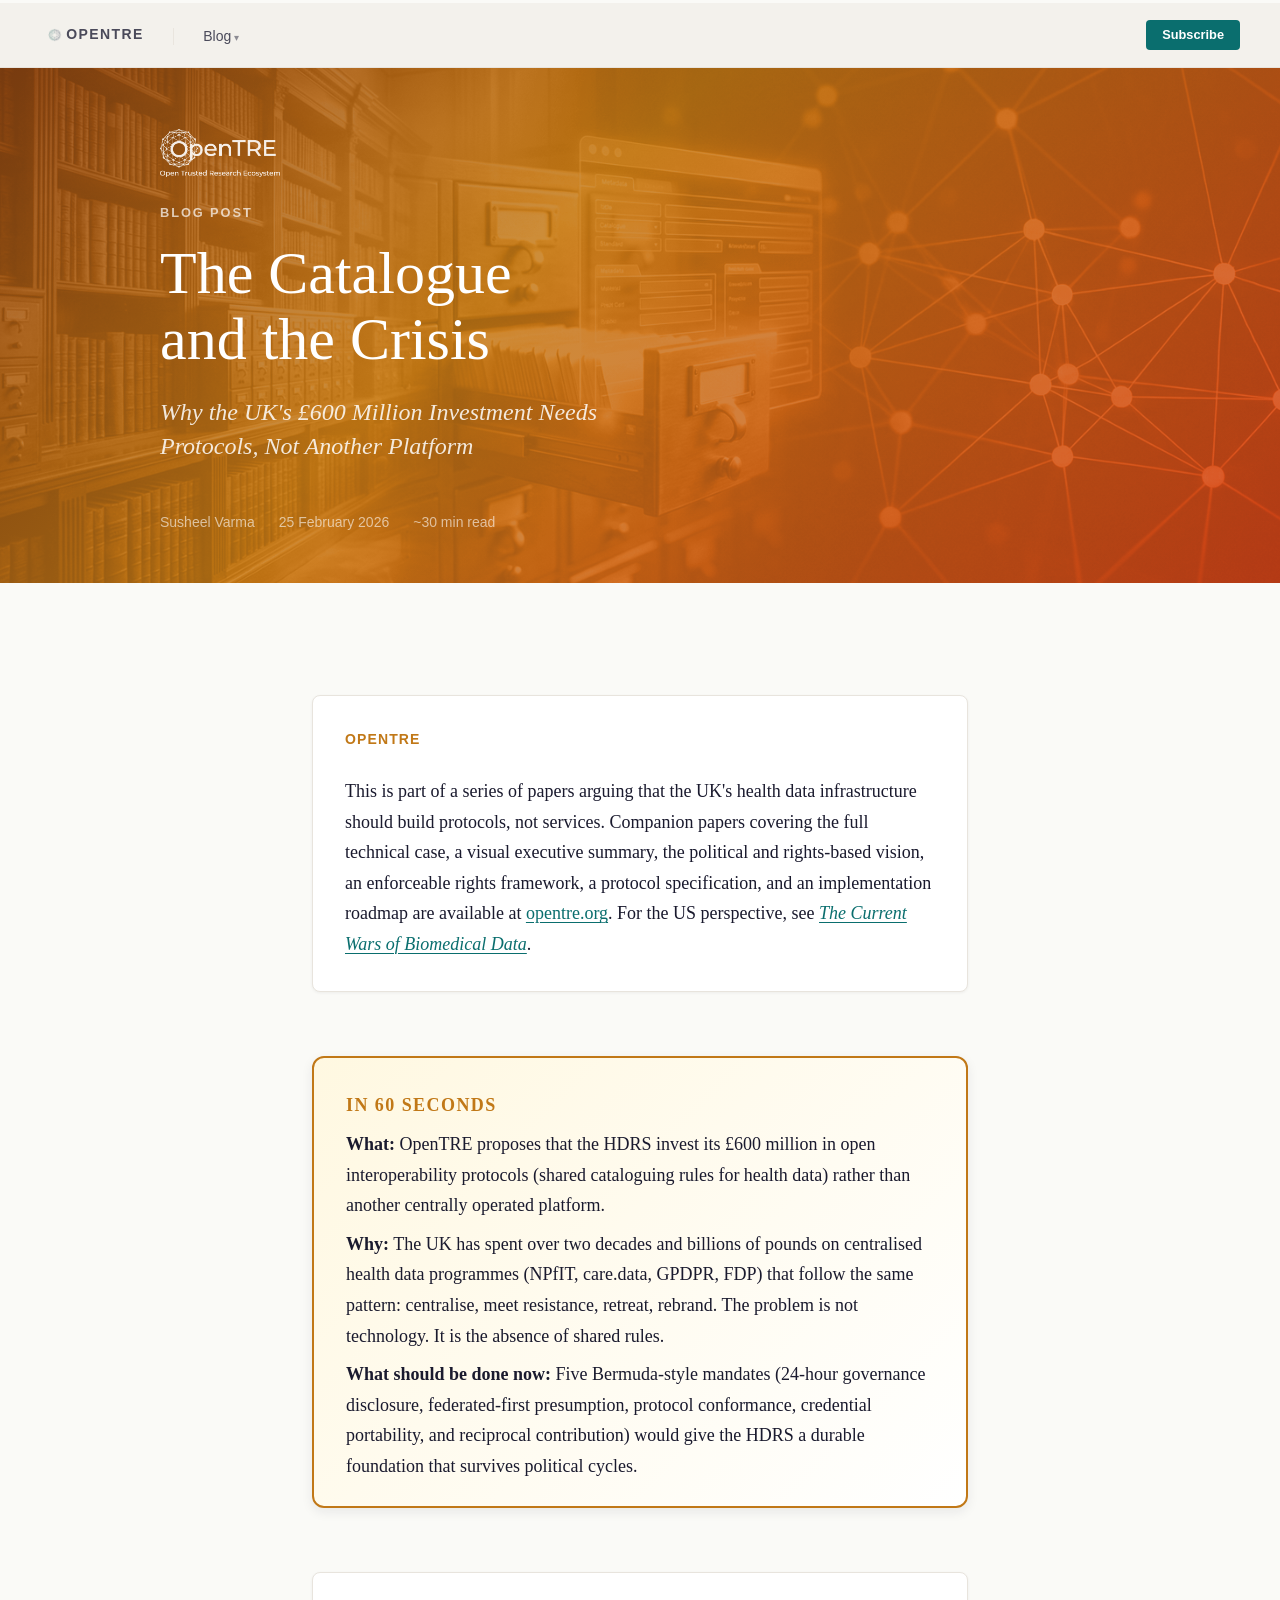
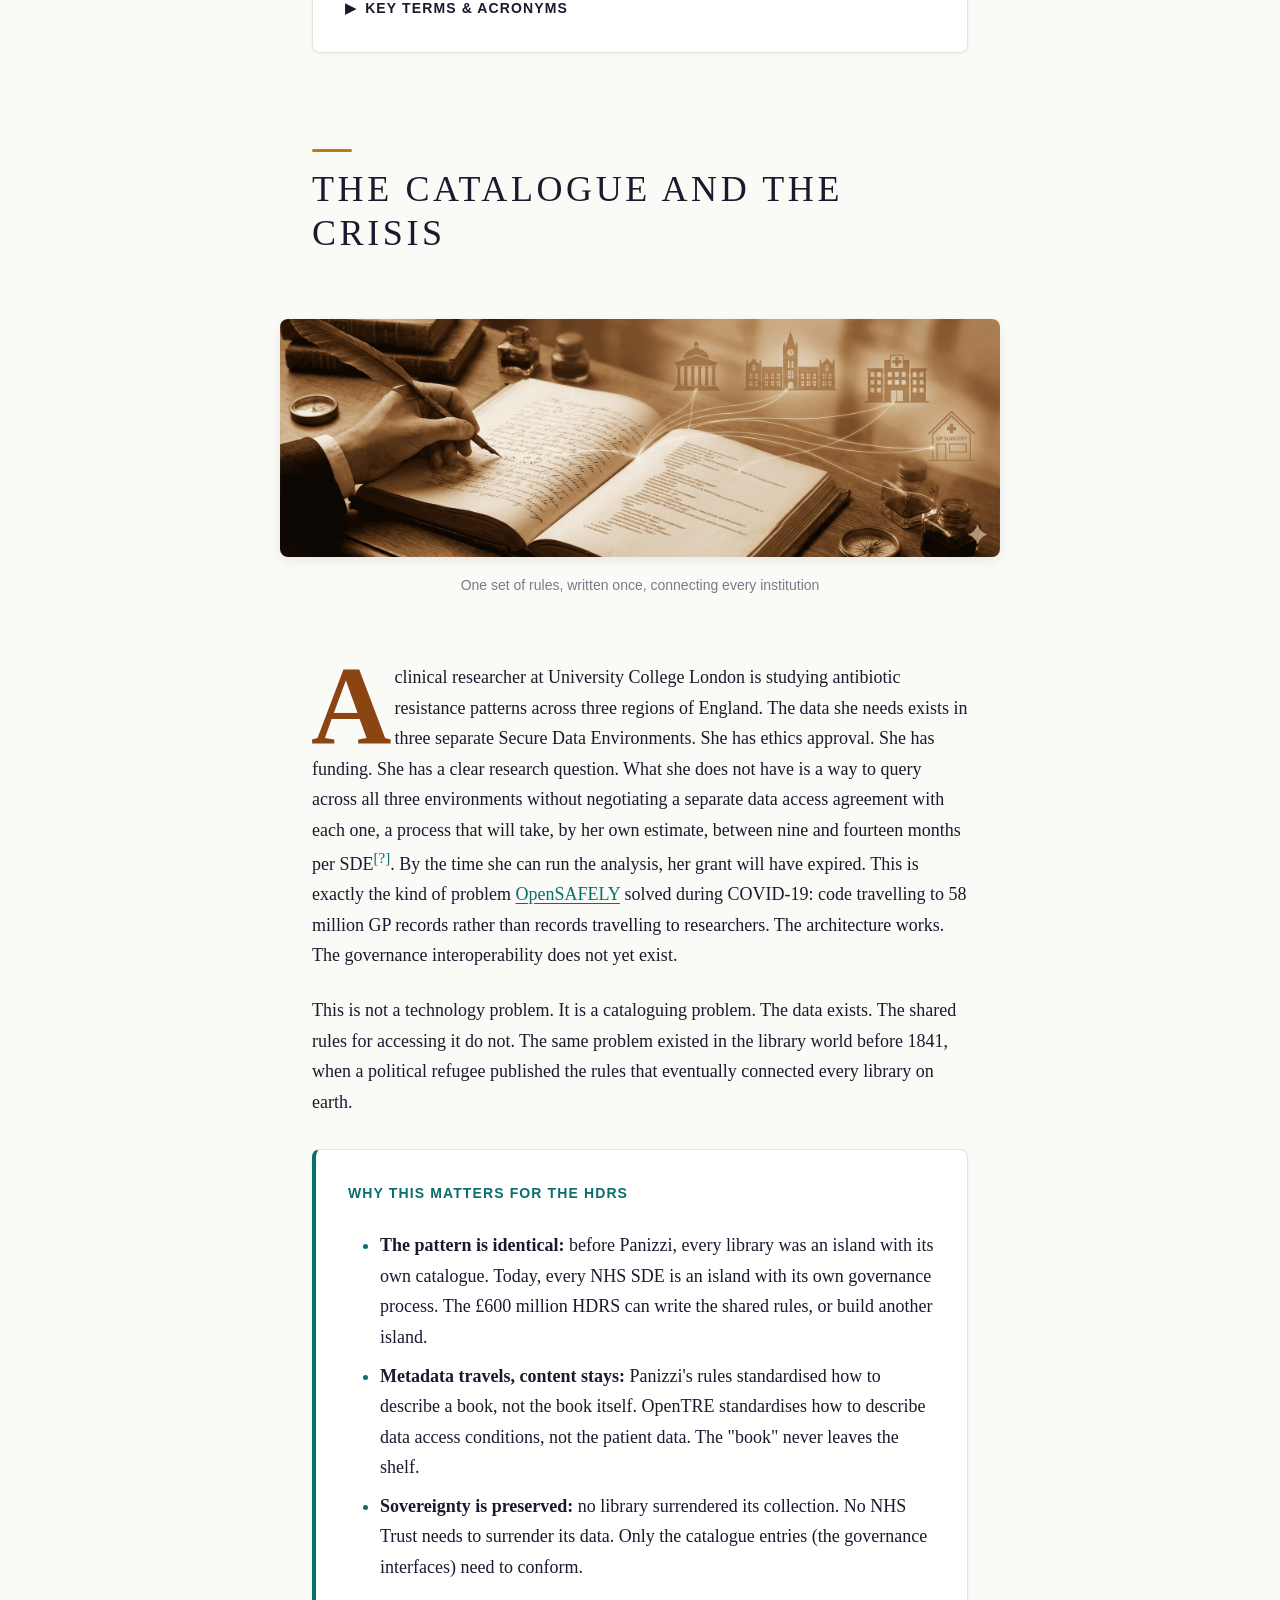
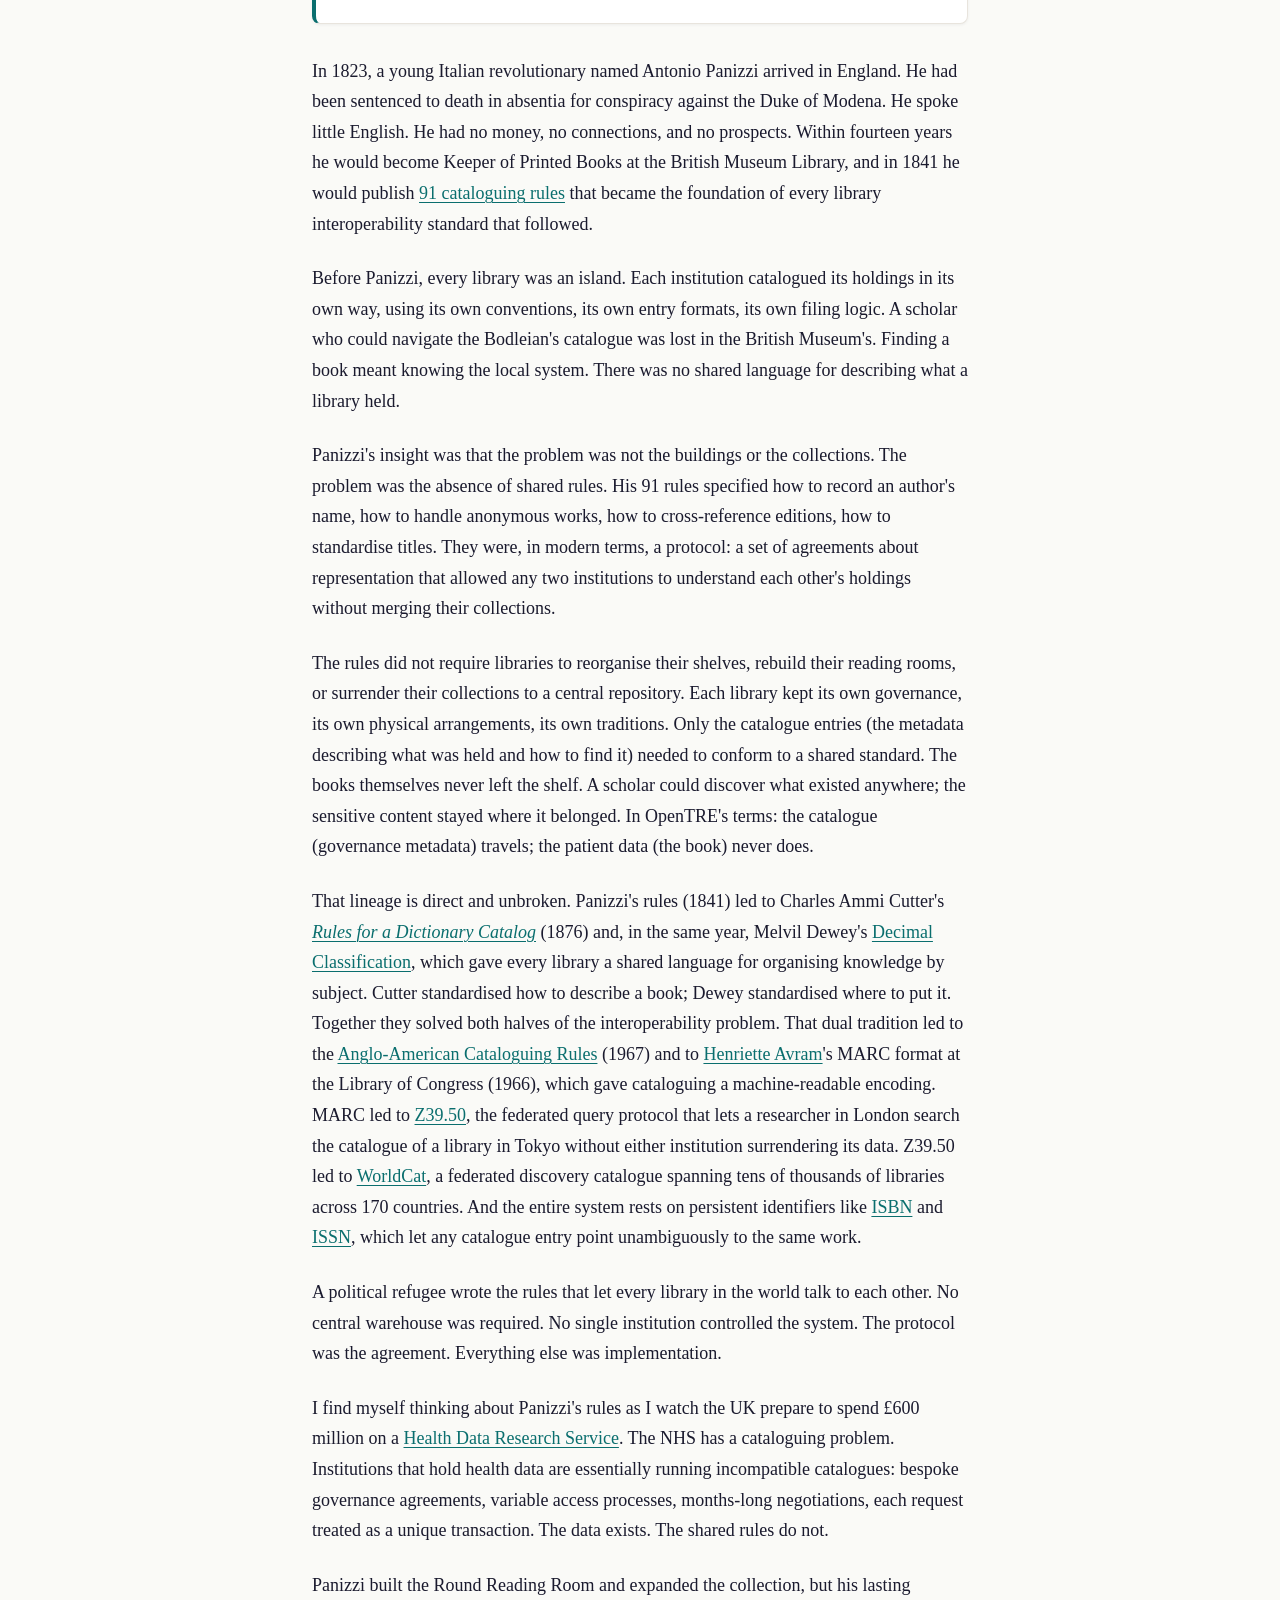
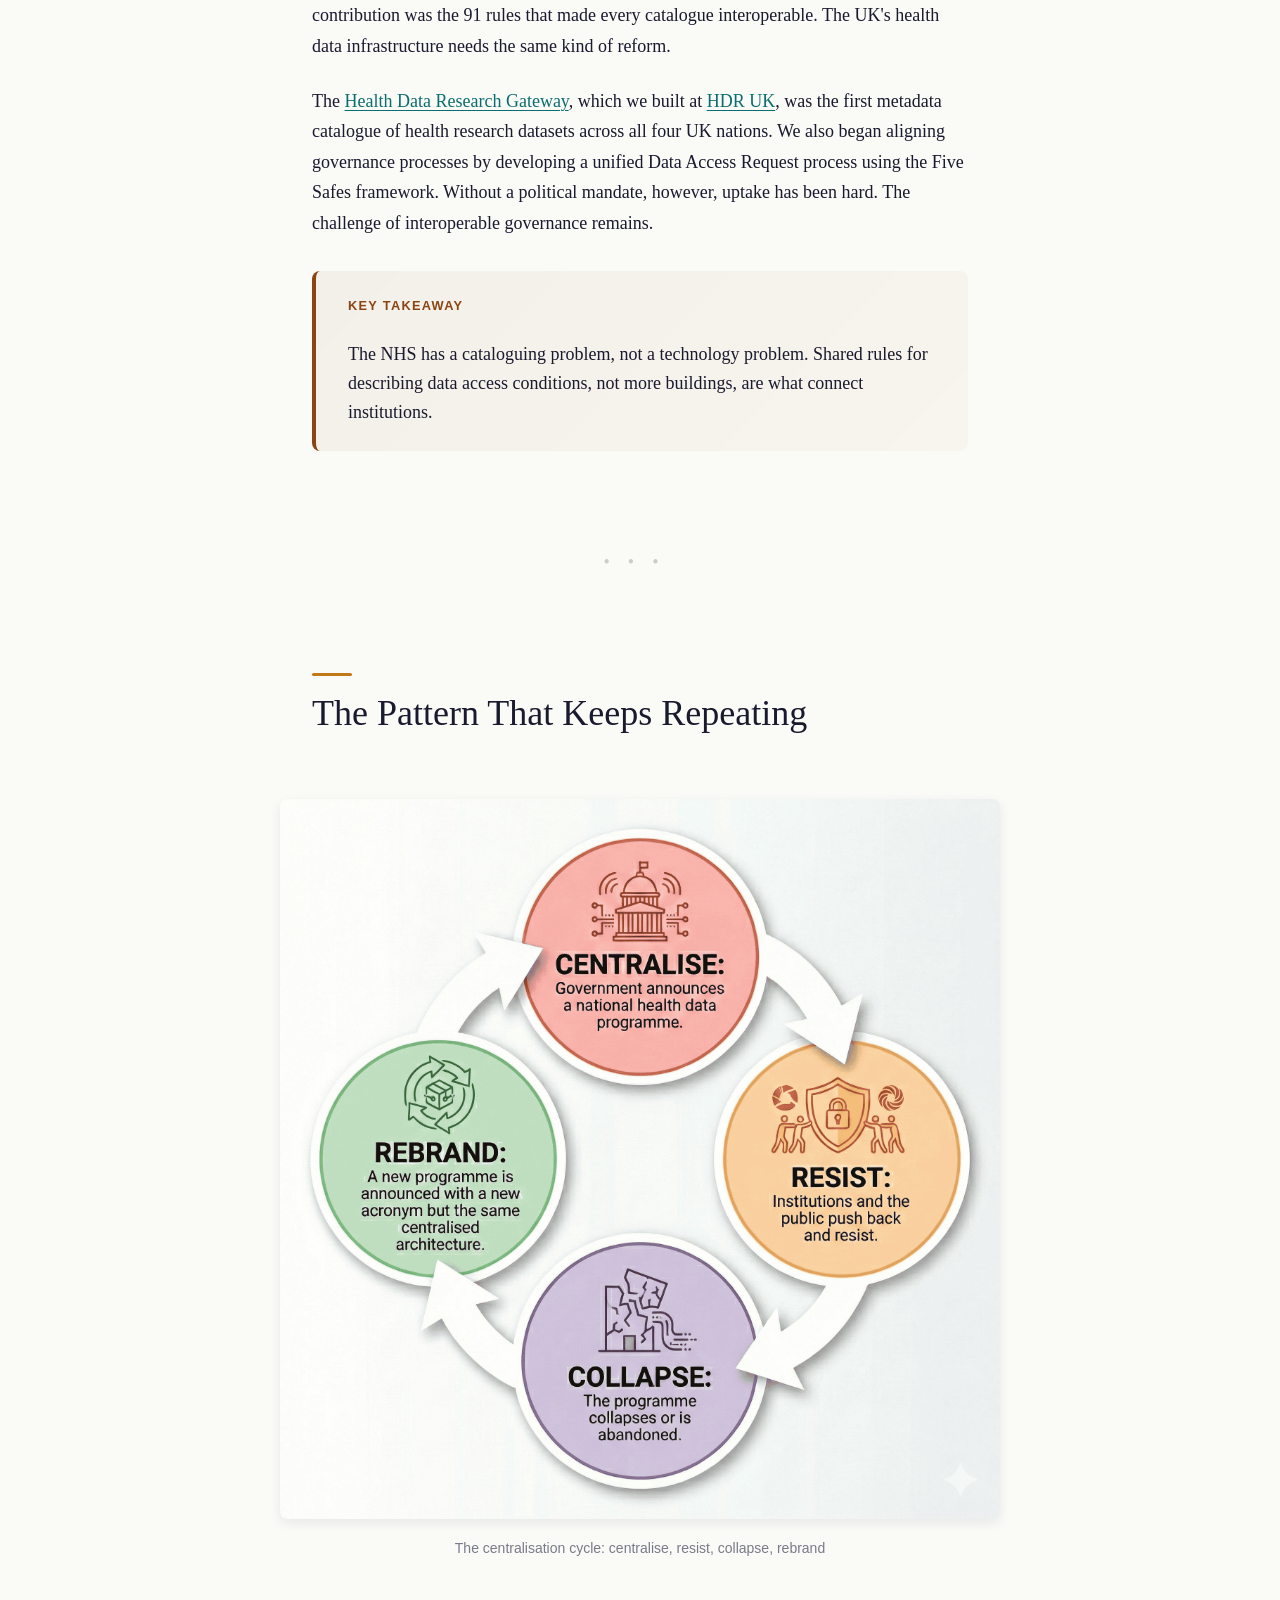
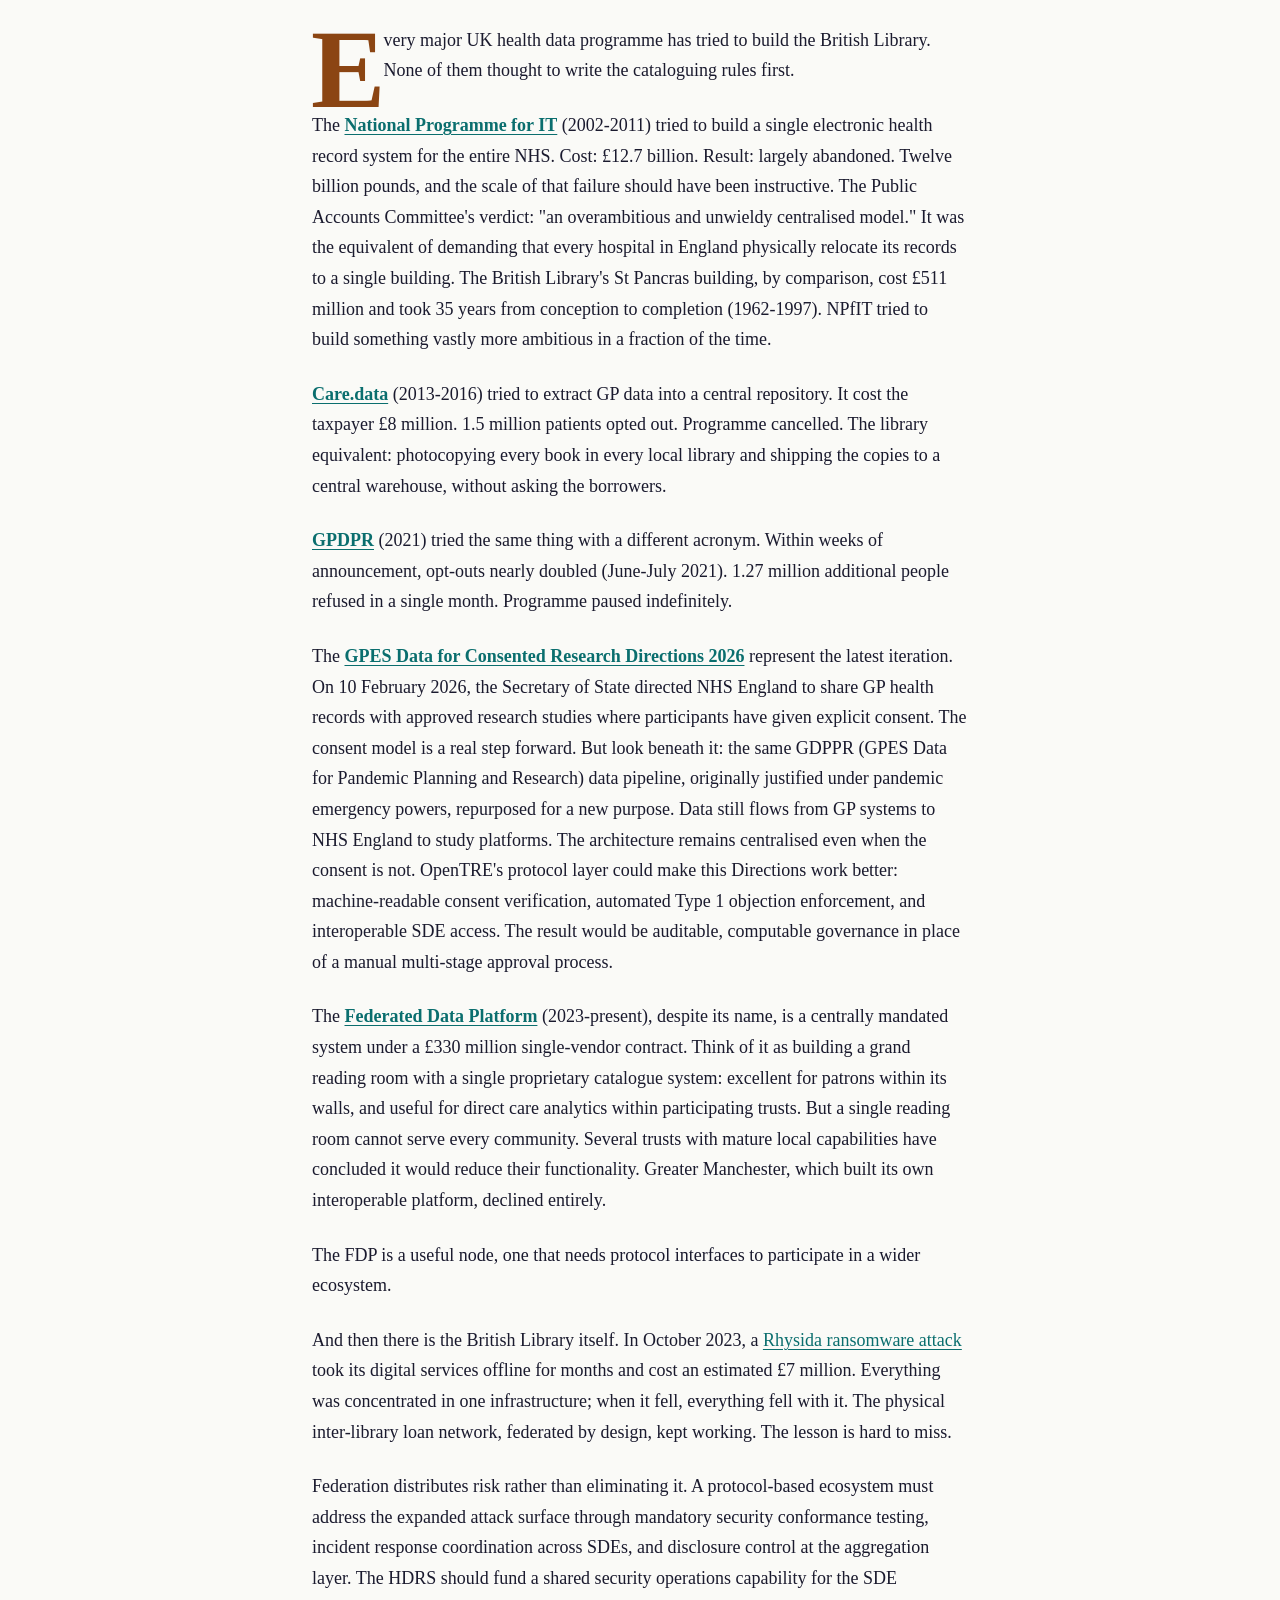
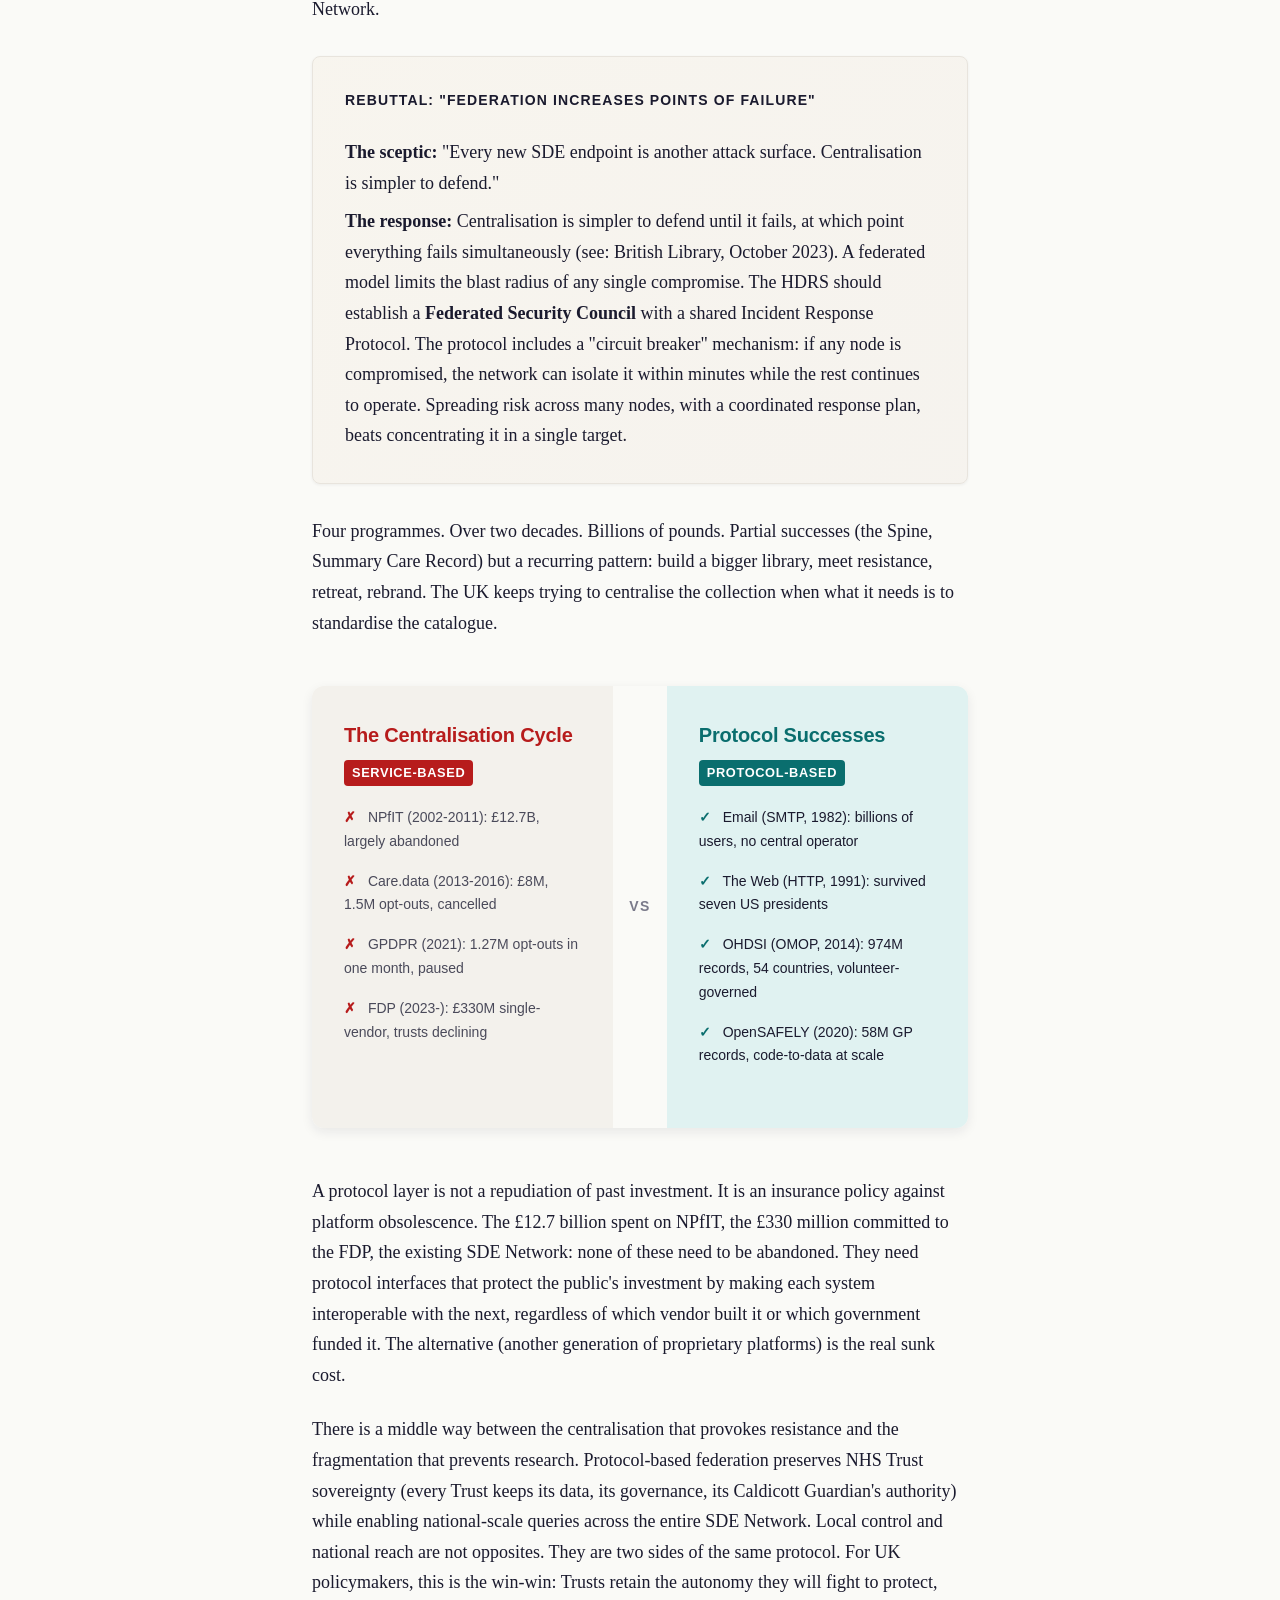
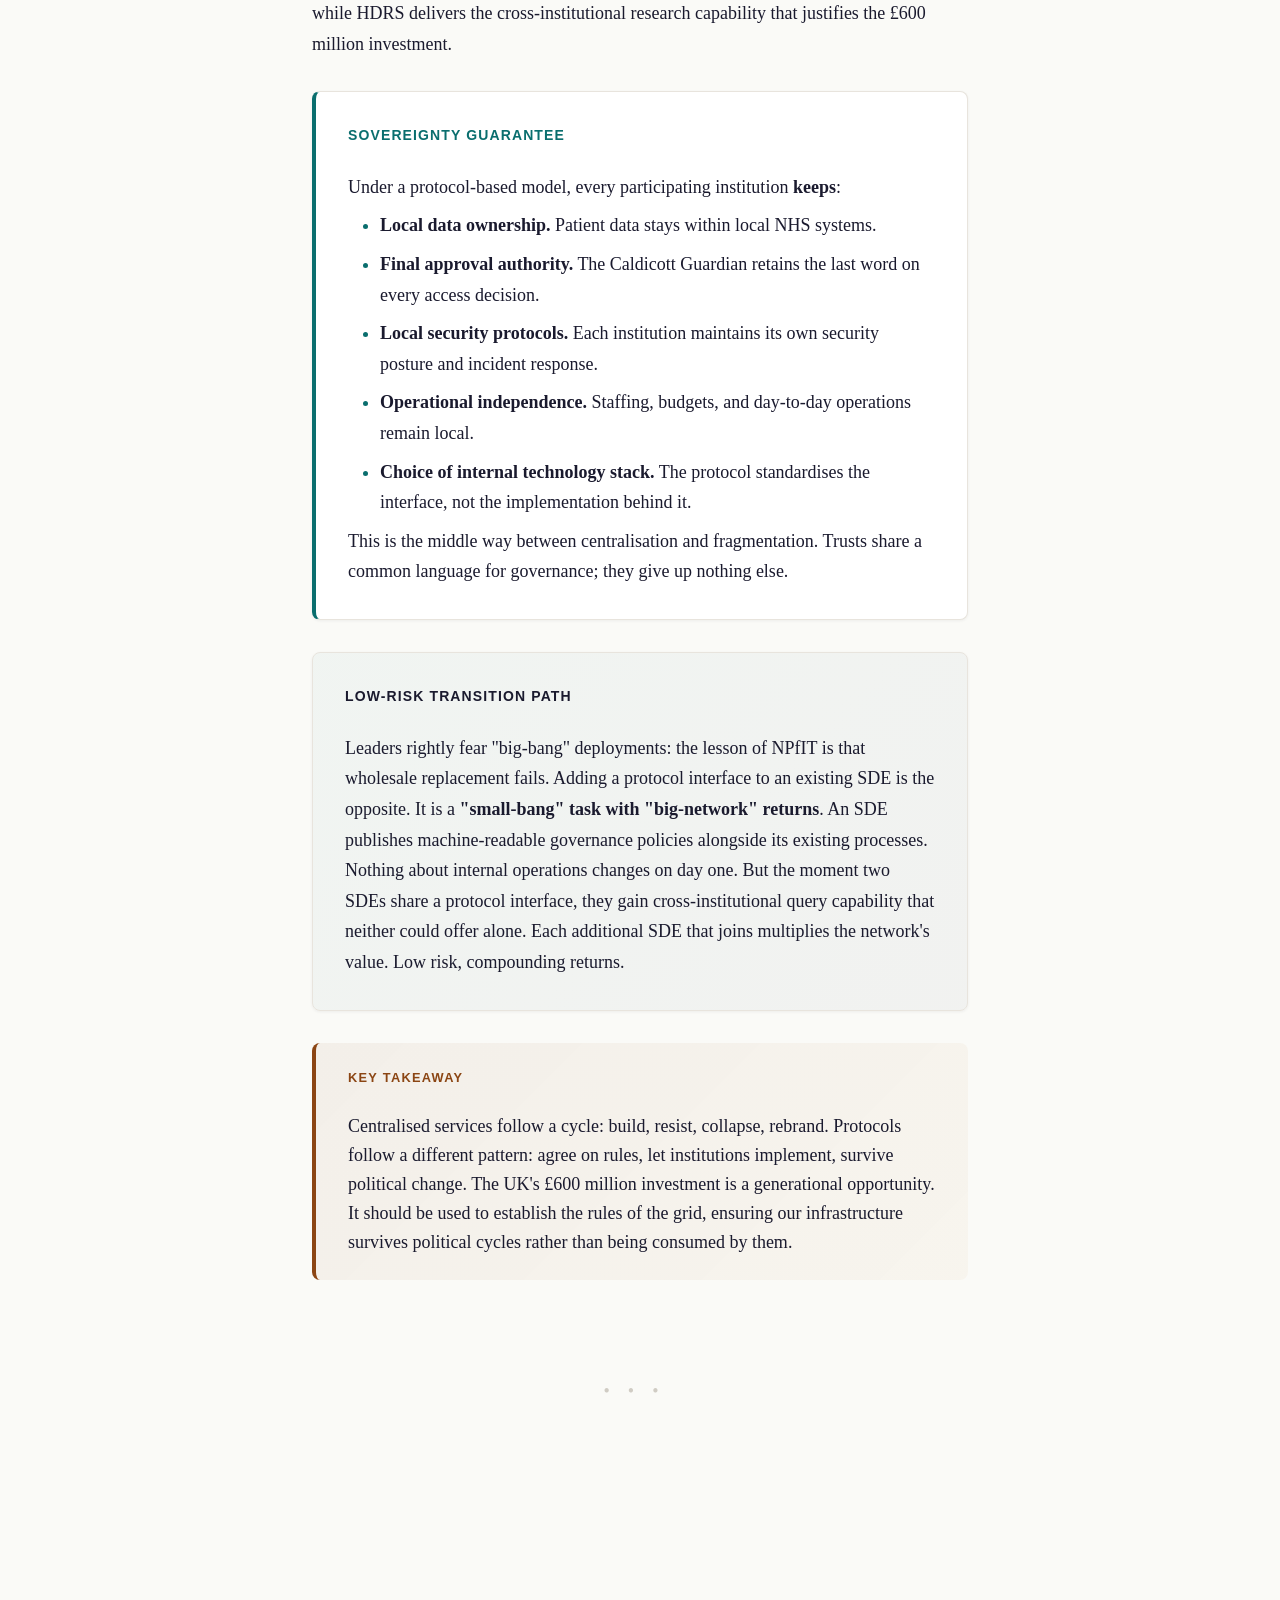
==== commit 5b594677: "Minor edits to blog post" ====
--- a/uk-blog.html
+++ b/uk-blog.html
@@ -213,9 +213,9 @@
                     <p>
                         <strong>What should be done now:</strong> Five
                         Bermuda-style mandates (24-hour governance disclosure,
-                        federated-first architecture, open protocol conformance,
-                        48-hour credential portability, and governance
-                        transparency) would give the HDRS a durable foundation
+                        federated-first presumption, protocol conformance,
+                        credential portability, and reciprocal
+                        contribution) would give the HDRS a durable foundation
                         that survives political cycles.
                     </p>
                 </div>
@@ -333,7 +333,7 @@
                         >
                             <strong>OHDSI</strong>: Observational Health Data
                             Sciences and Informatics. A multi-stakeholder
-                            network using the OMOP model across 54 countries.
+                            network using the OMOP model across 88 countries.
                         </p>
                         <p
                             style="
@@ -1583,8 +1583,8 @@
                             <ul>
                                 <li>Nearly a billion patient records</li>
                                 <li>
-                                    544 data sources across 54 countries, 4,700
-                                    collaborators across 88 countries
+                                    544 data sources across 88 countries, 4,700+
+                                    collaborators
                                 </li>
                                 <li>Volunteer-governed</li>
                                 <li>No central data warehouse</li>
@@ -2222,7 +2222,7 @@
                                     <td>
                                         <strong
                                             >2. Federated-first
-                                            architecture.</strong
+                                            presumption.</strong
                                         >
                                         All HDRS-funded analysis runs at the
                                         data source by default. Code travels to
@@ -2240,7 +2240,7 @@
                                 <tr>
                                     <td>
                                         <strong
-                                            >3. Open protocol
+                                            >3. Protocol
                                             conformance.</strong
                                         >
                                         All HDRS infrastructure must implement
@@ -2257,13 +2257,13 @@
                                 <tr>
                                     <td>
                                         <strong
-                                            >4. 48-hour credential
+                                            >4. Credential
                                             portability.</strong
                                         >
                                         Researcher credentials approved by any
-                                        conformant SDE must be recognised by all
-                                        others within 48 hours, via GA4GH
-                                        Passport-compatible infrastructure.
+                                        conformant SDE are recognised by all
+                                        others via GA4GH Passport-compatible
+                                        infrastructure.
                                     </td>
                                     <td>
                                         HDRS Identity Service / GA4GH Driver
@@ -2277,19 +2277,21 @@
                                 <tr>
                                     <td>
                                         <strong
-                                            >5. Governance transparency.</strong
+                                            >5. Reciprocal contribution.</strong
                                         >
-                                        All data access decisions must be logged
-                                        with machine-readable provenance and
-                                        published in aggregate annually.
+                                        Organisations that use HDRS data must
+                                        contribute back to the commons: derived
+                                        datasets, analytical code, governance
+                                        improvements, or financial contributions
+                                        to shared infrastructure.
                                     </td>
                                     <td>
-                                        HDRS Transparency Officer / patient
-                                        advisory boards
+                                        HDRS Commons Board / contributing
+                                        institutions
                                     </td>
                                     <td>
-                                        First annual transparency report
-                                        published
+                                        Contribution framework published; first
+                                        reciprocal deposits from pilot cohort
                                     </td>
                                 </tr>
                             </tbody>
@@ -2443,9 +2445,9 @@
                         <p style="margin-bottom: 0">
                             The Bermuda Principles succeeded because funders
                             enforced them. Five equivalent mandates (governance
-                            disclosure, federated architecture, open
-                            conformance, credential portability, and
-                            transparency) can do the same for health data.
+                            disclosure, federated-first presumption, protocol
+                            conformance, credential portability, and reciprocal
+                            contribution) can do the same for health data.
                         </p>
                     </div>
                 </section>
